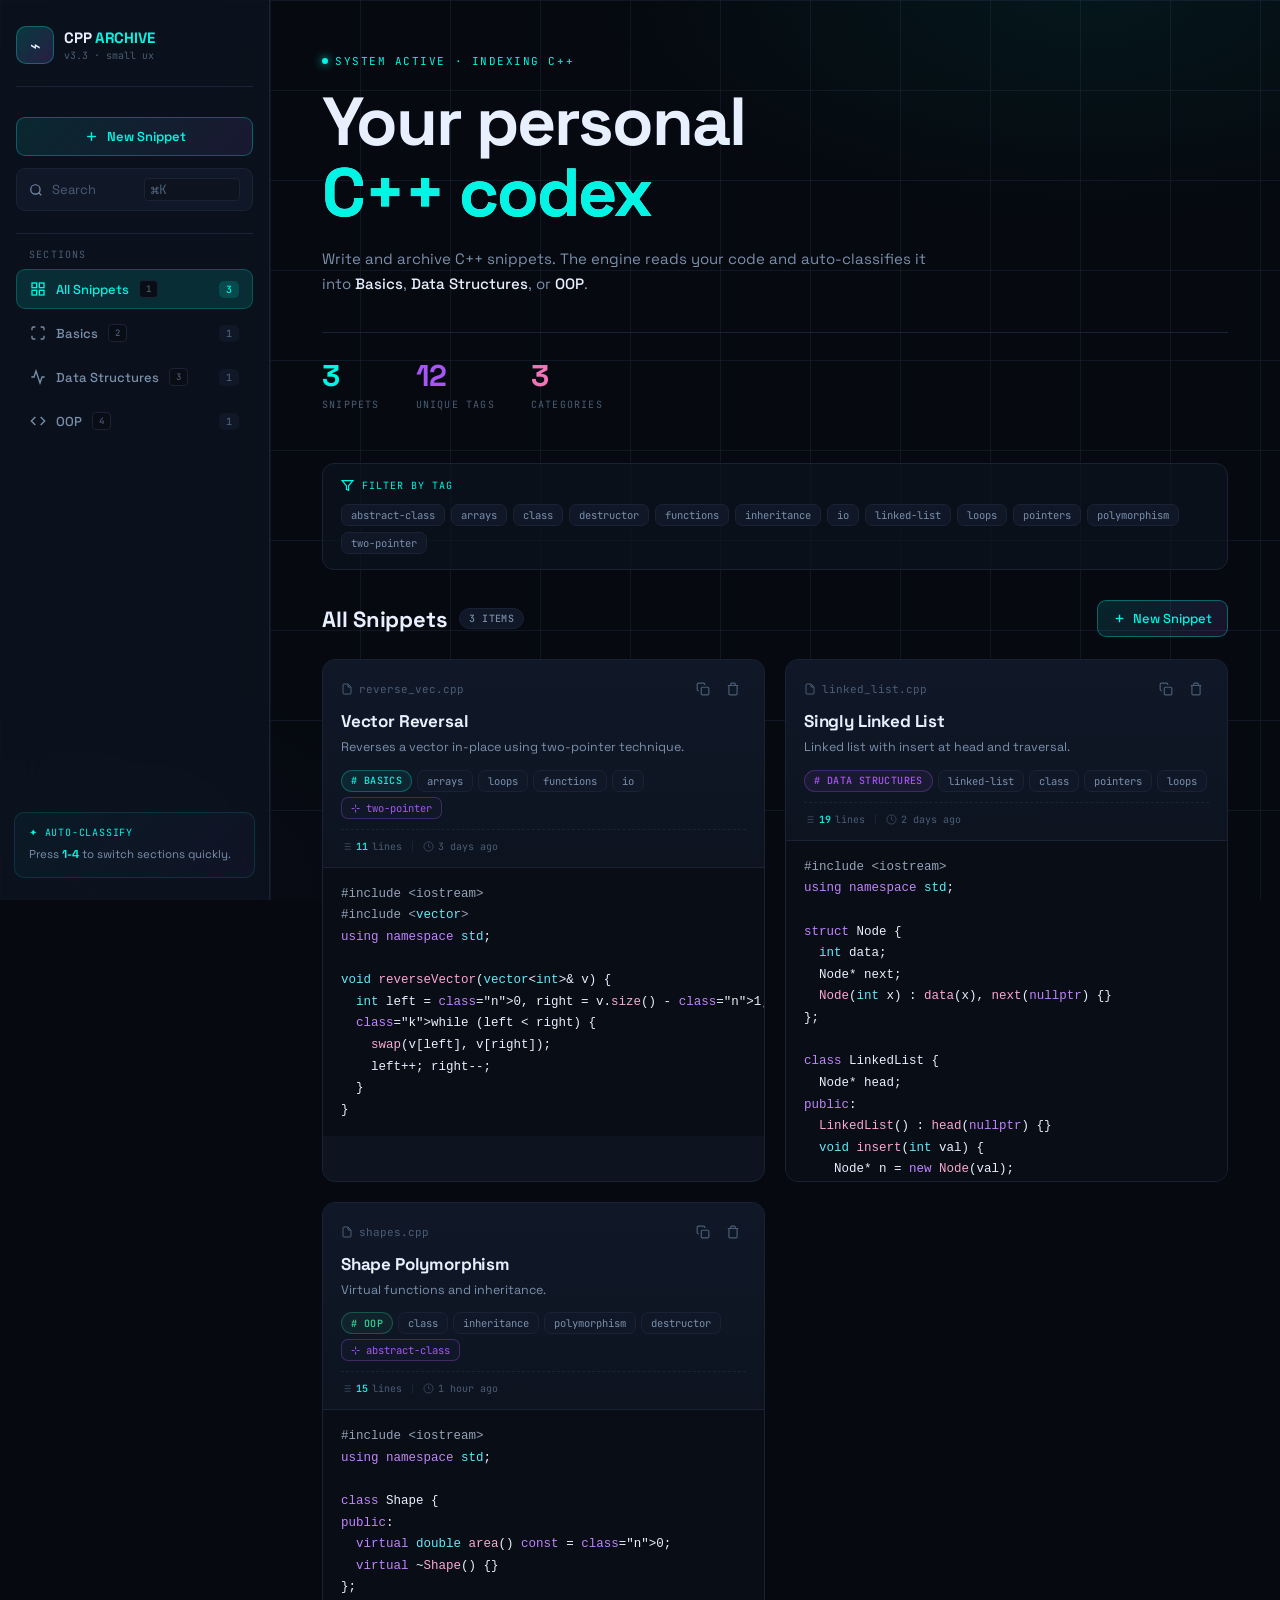
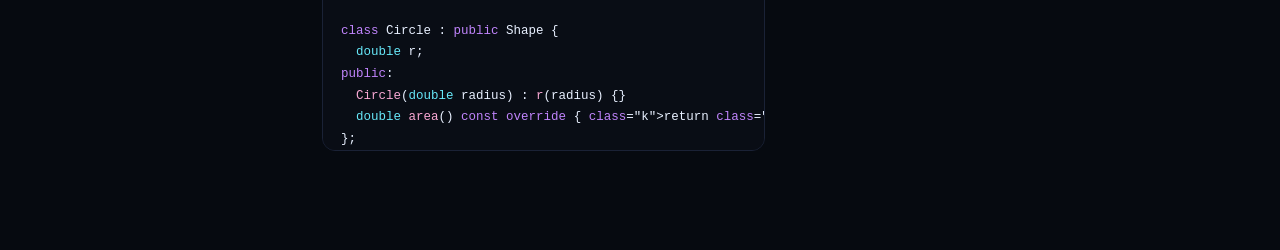
==== index.html @ 80b75386 "Rename cpp_archive.html to index.html" ====
<!DOCTYPE html>
<html lang="en">
<head>
<meta charset="UTF-8" />
<meta name="viewport" content="width=device-width, initial-scale=1.0"/>
<title>C++ Archive · v3.3 · Small UX</title>
<link rel="preconnect" href="https://fonts.googleapis.com"/>
<link href="https://fonts.googleapis.com/css2?family=JetBrains+Mono:wght@400;500;600;700&family=Space+Grotesk:wght@400;500;600;700;800&display=swap" rel="stylesheet"/>
<style>
*, *::before, *::after { box-sizing: border-box; margin: 0; padding: 0; }

:root {
  --bg: #060a10; --bg2: #090d15; --card: #0d1420; --card2: #101828;
  --border: #1a2236; --border2: #22304a; --fg: #e8f0ff;
  --muted: #7a8fac; --muted2: #4a5d75;
  --cyan: #00f5e4; --cyan-dim: rgba(0,245,228,.12); --cyan-glow: rgba(0,245,228,.25);
  --violet: #a855f7; --violet-dim: rgba(168,85,247,.12);
  --magenta: #f472b6; --green: #34d399; --orange: #fb923c; --red: #f87171;
  --sidebar-w: 270px;
  --font-mono: 'JetBrains Mono', monospace;
  --font-display: 'Space Grotesk', sans-serif;
}

html { scroll-behavior: smooth; }
body { background: var(--bg); color: var(--fg); font-family: var(--font-display); min-height: 100vh; overflow-x: hidden; }
body::before { content: ''; position: fixed; inset: 0; z-index: 0; pointer-events: none; background-image: linear-gradient(rgba(26,34,54,.55) 1px, transparent 1px), linear-gradient(90deg, rgba(26,34,54,.55) 1px, transparent 1px); background-size: 90px 90px; }
body::after { content: ''; position: fixed; inset: 0; z-index: 0; pointer-events: none; background: radial-gradient(ellipse 70% 45% at 85% 0%, rgba(0,245,228,.055) 0%, transparent 55%), radial-gradient(ellipse 55% 50% at 5% 100%, rgba(168,85,247,.045) 0%, transparent 55%); }
::-webkit-scrollbar { width: 5px; }
::-webkit-scrollbar-track { background: var(--bg); }
::-webkit-scrollbar-thumb { background: var(--border2); border-radius: 3px; }
::-webkit-scrollbar-thumb:hover { background: var(--cyan-glow); }

#sidebar { position: fixed; top: 0; left: 0; bottom: 0; width: var(--sidebar-w); background: rgba(13,20,32,.75); backdrop-filter: blur(22px); border-right: 1px solid var(--border); padding: 26px 16px 120px; z-index: 30; overflow-y: auto; display: flex; flex-direction: column; gap: 4px; }
#main { margin-left: var(--sidebar-w); padding: 48px 52px 100px; max-width: 1420px; position: relative; z-index: 1; }

.logo { display: flex; align-items: center; gap: 10px; margin-bottom: 26px; padding-bottom: 22px; border-bottom: 1px solid var(--border); }
.logo-icon { width: 38px; height: 38px; border-radius: 10px; background: linear-gradient(135deg, rgba(0,245,228,.18), rgba(168,85,247,.18)); border: 1px solid rgba(0,245,228,.3); display: grid; place-items: center; font-size: 18px; }
.logo-name { font-size: 15px; font-weight: 700; letter-spacing: -.01em; }
.logo-name span { color: var(--cyan); }
.logo-ver { font-family: var(--font-mono); font-size: 10px; color: var(--muted2); margin-top: 2px; }

.sb-btn { display: flex; align-items: center; gap: 10px; width: 100%; padding: 10px 13px; border-radius: 9px; border: 1px solid transparent; background: transparent; color: var(--muted); font-family: var(--font-display); font-size: 13px; font-weight: 500; cursor: pointer; transition: all .18s; text-align: left; }
.sb-btn svg { flex-shrink: 0; }
.sb-btn:hover { background: var(--card2); color: var(--fg); }
.sb-btn.active { background: var(--cyan-dim); border-color: rgba(0,245,228,.22); color: var(--cyan); }
.sb-btn .cnt { margin-left: auto; font-family: var(--font-mono); font-size: 10px; padding: 2px 7px; border-radius: 5px; background: var(--card2); color: var(--muted2); }
.sb-btn.active .cnt { background: rgba(0,245,228,.15); color: var(--cyan); }

/* ─── KEYBOARD SHORTCUT BADGE — added by Omar ─── */
.sb-btn .kbd-hint {
  font-family: var(--font-mono);
  font-size: 9px;
  padding: 2px 6px;
  border-radius: 4px;
  background: var(--bg2);
  color: var(--muted2);
  border: 1px solid var(--border);
  margin-right: 4px;
}

.sb-sep { height: 1px; background: var(--border); margin: 10px 0; }
.sb-label { font-family: var(--font-mono); font-size: 10px; color: var(--muted2); letter-spacing: .12em; padding: 0 13px; text-transform: uppercase; margin-bottom: 4px; }
.btn-primary-sb { display: flex; align-items: center; justify-content: center; gap: 8px; width: 100%; padding: 10px; border-radius: 9px; border: 1px solid rgba(0,245,228,.3); background: linear-gradient(135deg, rgba(0,245,228,.1), rgba(168,85,247,.1)); color: var(--cyan); font-family: var(--font-display); font-size: 13px; font-weight: 600; cursor: pointer; transition: all .2s; margin-bottom: 8px; }
.btn-primary-sb:hover { box-shadow: 0 0 22px rgba(0,245,228,.2); }

#hero { margin-bottom: 52px; }
.hero-pill { display: inline-flex; align-items: center; gap: 7px; font-family: var(--font-mono); font-size: 11px; color: var(--cyan); letter-spacing: .14em; margin-bottom: 18px; }
.hero-dot { width: 6px; height: 6px; border-radius: 50%; background: var(--cyan); box-shadow: 0 0 9px var(--cyan); animation: pulse 2s ease-in-out infinite; }
@keyframes pulse { 0%,100%{opacity:.5;transform:scale(1)} 50%{opacity:1;transform:scale(1.35)} }
.hero-title { font-size: clamp(38px,5.5vw,68px); font-weight: 800; line-height: 1.05; letter-spacing: -.03em; background: linear-gradient(175deg, var(--fg) 40%, var(--cyan) 120%); -webkit-background-clip: text; -webkit-text-fill-color: transparent; margin-bottom: 18px; }
.hero-title .hl { -webkit-text-fill-color: var(--cyan); }
.hero-sub { font-size: 15px; color: var(--muted); max-width: 620px; line-height: 1.65; margin-bottom: 36px; }
.hero-sub b { color: #e8f0ff; font-weight: 500; }
.hero-stats { display: flex; gap: 36px; padding-top: 28px; border-top: 1px solid var(--border); }
.stat-val { font-size: 30px; font-weight: 800; letter-spacing: -.02em; line-height: 1; }
.stat-lbl { font-family: var(--font-mono); font-size: 10px; color: var(--muted2); letter-spacing: .12em; text-transform: uppercase; margin-top: 7px; }

#filter-bar { margin-bottom: 30px; padding: 15px 18px; border-radius: 12px; background: rgba(13,20,32,.6); border: 1px solid var(--border); }
.filter-head { display: flex; align-items: center; gap: 8px; margin-bottom: 12px; }
.filter-title { font-family: var(--font-mono); font-size: 10px; color: var(--cyan); letter-spacing: .1em; text-transform: uppercase; }
#clear-tags-btn { margin-left: auto; background: transparent; border: 1px solid var(--border); border-radius: 6px; color: var(--muted); font-family: var(--font-display); font-size: 11px; padding: 3px 10px; cursor: pointer; display: none; align-items: center; gap: 5px; transition: all .15s; }
#clear-tags-btn:hover { color: var(--red); border-color: rgba(248,113,113,.4); }
#tag-chips { display: flex; flex-wrap: wrap; gap: 6px; }

#snippets-header { display: flex; align-items: center; gap: 12px; margin-bottom: 22px; }
.section-title { font-size: 22px; font-weight: 700; letter-spacing: -.01em; }
#grid { display: grid; grid-template-columns: repeat(auto-fill, minmax(370px, 1fr)); gap: 20px; }

.snippet-card { background: var(--card); border: 1px solid var(--border); border-radius: 13px; overflow: hidden; transition: transform .25s, border-color .25s, box-shadow .25s; animation: fadeUp .4s ease-out backwards; }
.snippet-card:hover { transform: translateY(-3px); border-color: rgba(0,245,228,.3); box-shadow: 0 14px 36px rgba(0,0,0,.5), 0 0 0 1px rgba(0,245,228,.08); }
@keyframes fadeUp { from{opacity:0;transform:translateY(10px)} to{opacity:1;transform:translateY(0)} }

.card-head { padding: 16px 18px 14px; border-bottom: 1px solid var(--border); background: linear-gradient(180deg, var(--card2), var(--card)); }
.card-file { font-family: var(--font-mono); font-size: 11px; color: var(--muted2); display: flex; align-items: center; gap: 6px; margin-bottom: 8px; }
.card-actions { margin-left: auto; display: flex; gap: 4px; }
.icon-btn { background: transparent; border: none; border-radius: 7px; padding: 6px; color: var(--muted2); cursor: pointer; transition: all .15s; display: grid; place-items: center; }
.icon-btn:hover { background: var(--card2); color: var(--fg); }
.icon-btn.danger:hover { color: var(--red); }
.icon-btn.copied { color: var(--green); }

.card-title { font-size: 17px; font-weight: 700; letter-spacing: -.01em; margin-bottom: 6px; }
.card-desc { font-size: 12.5px; color: var(--muted); line-height: 1.55; }
.card-tags { display: flex; flex-wrap: wrap; gap: 5px; margin-top: 12px; }

/* ─── CARD META ROW (date + lines) — added by Omar ─── */
.card-meta {
  display: flex;
  align-items: center;
  gap: 10px;
  margin-top: 10px;
  padding-top: 10px;
  border-top: 1px dashed var(--border);
  font-family: var(--font-mono);
  font-size: 10px;
  color: var(--muted2);
}
.card-meta-item {
  display: inline-flex;
  align-items: center;
  gap: 4px;
}
.card-meta-item svg {
  width: 11px;
  height: 11px;
  opacity: 0.7;
}
.card-meta-divider {
  width: 1px;
  height: 10px;
  background: var(--border);
}
.lines-badge {
  color: var(--cyan);
  font-weight: 600;
}

.badge { display: inline-flex; align-items: center; gap: 4px; font-family: var(--font-mono); font-size: 10px; font-weight: 500; padding: 3px 9px; border-radius: 999px; border: 1px solid var(--border); background: var(--card2); color: var(--muted); letter-spacing: .04em; text-transform: uppercase; }
.badge-cyan { color: var(--cyan); border-color: rgba(0,245,228,.28); background: rgba(0,245,228,.07); }
.badge-violet { color: var(--violet); border-color: rgba(168,85,247,.28); background: rgba(168,85,247,.07); }
.badge-green { color: var(--green); border-color: rgba(52,211,153,.28); background: rgba(52,211,153,.07); }
.badge-orange { color: var(--orange); border-color: rgba(251,146,60,.28); background: rgba(251,146,60,.07); }

.tag { display: inline-flex; align-items: center; gap: 4px; padding: 3px 9px; border-radius: 7px; font-family: var(--font-mono); font-size: 10.5px; background: var(--card2); border: 1px solid var(--border); color: var(--muted); cursor: pointer; transition: all .14s; }
.tag:hover { color: var(--cyan); border-color: rgba(0,245,228,.3); }
.tag.active { color: var(--cyan); border-color: rgba(0,245,228,.4); background: rgba(0,245,228,.09); }
.tag.custom { color: var(--violet); border-color: rgba(168,85,247,.3); }

.code-wrap { position: relative; overflow: hidden; max-height: 340px; }
.code-block { background: var(--bg2); padding: 15px 18px; font-family: var(--font-mono); font-size: 12.5px; line-height: 1.65; color: var(--fg); overflow: auto; tab-size: 2; white-space: pre; max-height: 340px; border: none; outline: none; display: block; }
.k{color:#c084fc;} .t{color:#67e8f9;} .s{color:#fbbf24;} .n{color:#86efac;} .c{color:#4a5d75;font-style:italic;} .f{color:#f9a8d4;} .p{color:#94a3b8;}

#empty { border: 1px dashed var(--border); border-radius: 13px; padding: 70px 24px; text-align: center; color: var(--muted2); grid-column: 1 / -1; }
#empty h3 { font-size: 17px; color: var(--fg); margin-bottom: 8px; }
#empty p { font-size: 13px; margin-bottom: 22px; }

.btn { display: inline-flex; align-items: center; gap: 7px; padding: 9px 15px; border-radius: 9px; border: 1px solid var(--border); background: var(--card); color: var(--fg); font-family: var(--font-display); font-size: 13px; font-weight: 500; cursor: pointer; transition: all .18s; }
.btn:hover { border-color:rgba(0,245,228,.35); background:rgba(0,245,228,.05); color:var(--cyan); }
.btn-cyan { background: linear-gradient(135deg,rgba(0,245,228,.12),rgba(168,85,247,.12)); border-color: rgba(0,245,228,.35); color: var(--cyan); }
.btn-ghost { background: transparent; border-color: transparent; color: var(--muted); }
.btn-ghost:hover { background: var(--card2); border-color: var(--border); color: var(--fg); }

.search-wrap { display: flex; align-items: center; gap: 9px; background: var(--card2); border: 1px solid var(--border); border-radius: 9px; padding: 9px 12px; margin-bottom: 8px; cursor: pointer; transition: border-color .15s; }
.search-wrap:hover { border-color: rgba(0,245,228,.3); }
.search-wrap span { font-size: 13px; color: var(--muted2); flex: 1; }
.search-kbd { font-family: var(--font-mono); font-size: 10px; color: var(--muted2); background: var(--card); padding: 2px 6px; border-radius: 4px; border: 1px solid var(--border); }

.modal-overlay { display: none; position: fixed; inset: 0; z-index: 50; background: rgba(6,10,16,.88); backdrop-filter: blur(10px); align-items: flex-start; justify-content: center; padding: 60px 16px 40px; overflow-y: auto; }
.modal-overlay.open { display: flex; }
.modal { width: 100%; max-width: 730px; background: var(--card); border: 1px solid var(--border2); border-radius: 15px; overflow: hidden; box-shadow: 0 24px 70px rgba(0,0,0,.7); animation: fadeUp .3s ease-out; }
.modal-head { padding: 18px 22px; border-bottom: 1px solid var(--border); background: linear-gradient(180deg,var(--card2),var(--card)); display: flex; align-items: center; justify-content: space-between; }
.modal-head h2 { font-size: 18px; font-weight: 700; display: flex; align-items: center; gap: 9px; }
.modal-body { padding: 22px; }
.modal-foot { padding: 14px 22px; border-top: 1px solid var(--border); background: var(--bg2); display: flex; justify-content: flex-end; gap: 9px; }

.field { margin-bottom: 15px; }
.field label { display: block; margin-bottom: 7px; font-family: var(--font-mono); font-size: 10.5px; color: var(--muted); letter-spacing: .08em; text-transform: uppercase; }
.input, .textarea { width: 100%; padding: 10px 14px; border-radius: 9px; border: 1px solid var(--border); background: var(--bg2); color: var(--fg); font-family: var(--font-display); font-size: 13.5px; outline: none; }
.input:focus, .textarea:focus { border-color: rgba(0,245,228,.45); box-shadow: 0 0 0 3px rgba(0,245,228,.1); }
.textarea { font-family: var(--font-mono); font-size: 12.5px; resize: vertical; min-height: 240px; }
.grid-2 { display: grid; grid-template-columns: 1fr 1fr; gap: 13px; }

#auto-detect { display: none; padding: 13px 16px; border-radius: 10px; background: linear-gradient(135deg,rgba(0,245,228,.05),rgba(168,85,247,.05)); border: 1px solid rgba(0,245,228,.18); margin-bottom: 14px; }
#auto-detect.visible { display: block; }
.detect-head { display: flex; align-items: center; gap: 7px; font-family: var(--font-mono); font-size: 10.5px; color: var(--cyan); letter-spacing: .08em; text-transform: uppercase; margin-bottom: 10px; }
.detect-tags { display: flex; flex-wrap: wrap; gap: 5px; margin-top: 7px; }

#search-modal { padding-top: 90px; }
.search-modal-input-wrap { display: flex; align-items: center; gap: 10px; padding: 15px 18px; border-bottom: 1px solid var(--border); }
.search-modal-input { flex: 1; background: transparent; border: none; outline: none; color: var(--fg); font-family: var(--font-display); font-size: 15px; }
.search-results { max-height: 400px; overflow-y: auto; padding: 8px; }
.search-item { display: flex; align-items: center; gap: 12px; width: 100%; padding: 11px 13px; border-radius: 9px; border: 1px solid transparent; background: transparent; color: var(--fg); cursor: pointer; text-align: left; margin-bottom: 3px; font-family: var(--font-display); }
.search-item:hover { background: var(--card2); }
.search-item-info { flex: 1; min-width: 0; }
.search-item-title { font-size: 13px; font-weight: 600; margin-bottom: 2px; }
.search-item-file { font-family: var(--font-mono); font-size: 11px; color: var(--muted2); }
.search-empty { padding: 40px; text-align: center; color: var(--muted2); font-size: 13px; }

#confirm-modal .modal { max-width: 380px; }

.sb-info-card { position: absolute; bottom: 22px; left: 14px; right: 14px; padding: 13px 14px; border-radius: 10px; background: linear-gradient(135deg,rgba(0,245,228,.04),rgba(168,85,247,.04)); border: 1px solid rgba(0,245,228,.13); }
.sb-info-head { display: flex; align-items: center; gap: 6px; font-family: var(--font-mono); font-size: 10px; color: var(--cyan); letter-spacing: .08em; text-transform: uppercase; margin-bottom: 7px; }
.sb-info-text { font-size: 11.5px; color: var(--muted); line-height: 1.55; }

@media (max-width: 900px) {
  :root { --sidebar-w: 0px; }
  #sidebar { transform: translateX(-270px); transition: transform .3s; }
  #sidebar.open { transform: translateX(0); width: 270px; }
  #main { margin-left: 0; padding: 20px 18px 80px; padding-top: 70px; }
  .mobile-header { position: fixed; top: 0; left: 0; right: 0; height: 54px; background: rgba(13,20,32,.8); backdrop-filter: blur(18px); border-bottom: 1px solid var(--border); display: flex; align-items: center; gap: 12px; padding: 0 16px; z-index: 20; }
}
@media (min-width: 901px) { .mobile-header { display: none !important; } }

.ico { display: inline-block; vertical-align: middle; flex-shrink: 0; }
.tag-input-row { display: flex; gap: 8px; margin-bottom: 9px; }
.tag-input-row .input { flex: 1; }
</style>
</head>
<body>

<aside id="sidebar">
  <div class="logo">
    <div class="logo-icon">⌁</div>
    <div>
      <div class="logo-name">CPP <span>ARCHIVE</span></div>
      <div class="logo-ver">v3.3 · small ux</div>
    </div>
  </div>

  <button class="btn-primary-sb" onclick="openAdd()">
    <svg class="ico" width="15" height="15" viewBox="0 0 24 24" fill="none" stroke="currentColor" stroke-width="2.2"><line x1="12" y1="5" x2="12" y2="19"/><line x1="5" y1="12" x2="19" y2="12"/></svg>
    New Snippet
  </button>

  <div class="search-wrap" onclick="openSearch()">
    <svg class="ico" width="14" height="14" viewBox="0 0 24 24" fill="none" stroke="#7a8fac" stroke-width="2"><circle cx="11" cy="11" r="8"/><line x1="21" y1="21" x2="16.65" y2="16.65"/></svg>
    <span>Search</span>
    <span class="search-kbd">⌘K</span>
  </div>

  <div class="sb-sep"></div>
  <div class="sb-label">Sections</div>

  <!-- ─── Keyboard hints added next to each section — by Omar ─── -->
  <button class="sb-btn active" id="nav-all" onclick="setSection('all')">
    <svg class="ico" width="16" height="16" viewBox="0 0 24 24" fill="none" stroke="currentColor" stroke-width="2"><rect x="3" y="3" width="7" height="7"/><rect x="14" y="3" width="7" height="7"/><rect x="3" y="14" width="7" height="7"/><rect x="14" y="14" width="7" height="7"/></svg>
    All Snippets
    <span class="kbd-hint">1</span>
    <span class="cnt" id="cnt-all">0</span>
  </button>
  <button class="sb-btn" id="nav-basics" onclick="setSection('basics')">
    <svg class="ico" width="16" height="16" viewBox="0 0 24 24" fill="none" stroke="currentColor" stroke-width="2"><path d="M8 3H5a2 2 0 00-2 2v3m18 0V5a2 2 0 00-2-2h-3M3 16v3a2 2 0 002 2h3m8 0h3a2 2 0 002-2v-3"/></svg>
    Basics
    <span class="kbd-hint">2</span>
    <span class="cnt" id="cnt-basics">0</span>
  </button>
  <button class="sb-btn" id="nav-ds" onclick="setSection('data-structures')">
    <svg class="ico" width="16" height="16" viewBox="0 0 24 24" fill="none" stroke="currentColor" stroke-width="2"><path d="M22 12h-4l-3 9L9 3l-3 9H2"/></svg>
    Data Structures
    <span class="kbd-hint">3</span>
    <span class="cnt" id="cnt-ds">0</span>
  </button>
  <button class="sb-btn" id="nav-oop" onclick="setSection('oop')">
    <svg class="ico" width="16" height="16" viewBox="0 0 24 24" fill="none" stroke="currentColor" stroke-width="2"><polyline points="16 18 22 12 16 6"/><polyline points="8 6 2 12 8 18"/></svg>
    OOP
    <span class="kbd-hint">4</span>
    <span class="cnt" id="cnt-oop">0</span>
  </button>

  <div class="sb-info-card">
    <div class="sb-info-head">✦ Auto-Classify</div>
    <div class="sb-info-text">Press <strong style="color:var(--cyan)">1-4</strong> to switch sections quickly.</div>
  </div>
</aside>

<div class="mobile-header">
  <button class="icon-btn" onclick="document.getElementById('sidebar').classList.toggle('open')">
    <svg width="20" height="20" viewBox="0 0 24 24" fill="none" stroke="#7a8fac" stroke-width="2"><line x1="3" y1="6" x2="21" y2="6"/><line x1="3" y1="12" x2="21" y2="12"/><line x1="3" y1="18" x2="21" y2="18"/></svg>
  </button>
  <span style="font-weight:700;font-size:14px">CPP <span style="color:var(--cyan)">ARCHIVE</span></span>
  <button class="icon-btn" style="margin-left:auto" onclick="openAdd()">
    <svg width="18" height="18" viewBox="0 0 24 24" fill="none" stroke="var(--cyan)" stroke-width="2.2"><line x1="12" y1="5" x2="12" y2="19"/><line x1="5" y1="12" x2="19" y2="12"/></svg>
  </button>
</div>

<main id="main">
  <section id="hero">
    <div class="hero-pill"><div class="hero-dot"></div>SYSTEM ACTIVE · INDEXING C++</div>
    <h1 class="hero-title">Your personal<br><span class="hl">C++ codex</span></h1>
    <p class="hero-sub">Write and archive C++ snippets. The engine reads your code and auto-classifies it into <b>Basics</b>, <b>Data Structures</b>, or <b>OOP</b>.</p>
    <div class="hero-stats">
      <div><div class="stat-val" id="stat-total" style="color:var(--cyan)">0</div><div class="stat-lbl">Snippets</div></div>
      <div><div class="stat-val" id="stat-tags" style="color:var(--violet)">0</div><div class="stat-lbl">Unique Tags</div></div>
      <div><div class="stat-val" style="color:var(--magenta)">3</div><div class="stat-lbl">Categories</div></div>
    </div>
  </section>

  <div id="filter-bar">
    <div class="filter-head">
      <svg class="ico" width="13" height="13" viewBox="0 0 24 24" fill="none" stroke="var(--cyan)" stroke-width="2.2"><polygon points="22 3 2 3 10 12.46 10 19 14 21 14 12.46 22 3"/></svg>
      <span class="filter-title">Filter by Tag</span>
      <button id="clear-tags-btn" onclick="clearTagFilters()">
        <svg class="ico" width="11" height="11" viewBox="0 0 24 24" fill="none" stroke="currentColor" stroke-width="2.5"><line x1="18" y1="6" x2="6" y2="18"/><line x1="6" y1="6" x2="18" y2="18"/></svg>Clear
      </button>
    </div>
    <div id="tag-chips"></div>
  </div>

  <div id="snippets-header">
    <h2 class="section-title" id="section-label">All Snippets</h2>
    <span class="badge" id="count-badge">0 items</span>
    <button class="btn btn-cyan" style="margin-left:auto" onclick="openAdd()">
      <svg class="ico" width="13" height="13" viewBox="0 0 24 24" fill="none" stroke="currentColor" stroke-width="2.5"><line x1="12" y1="5" x2="12" y2="19"/><line x1="5" y1="12" x2="19" y2="12"/></svg>New Snippet
    </button>
  </div>

  <div id="grid"></div>
</main>

<div class="modal-overlay" id="add-modal">
  <div class="modal">
    <div class="modal-head">
      <h2>
        <svg class="ico" width="17" height="17" viewBox="0 0 24 24" fill="none" stroke="var(--cyan)" stroke-width="2.5"><line x1="12" y1="5" x2="12" y2="19"/><line x1="5" y1="12" x2="19" y2="12"/></svg>
        New Snippet
      </h2>
      <button class="icon-btn" onclick="closeAdd()">
        <svg width="16" height="16" viewBox="0 0 24 24" fill="none" stroke="currentColor" stroke-width="2.5"><line x1="18" y1="6" x2="6" y2="18"/><line x1="6" y1="6" x2="18" y2="18"/></svg>
      </button>
    </div>
    <div class="modal-body">
      <div class="grid-2">
        <div class="field"><label>Title *</label><input class="input" id="f-title" placeholder="e.g. Binary Search"/></div>
        <div class="field"><label>Filename</label><input class="input" id="f-filename" placeholder="binary_search.cpp" style="font-family:var(--font-mono)"/></div>
      </div>
      <div class="field"><label>Description</label><input class="input" id="f-desc" placeholder="What does this snippet do?"/></div>
      <div class="field">
        <label>C++ Code *</label>
        <textarea class="textarea" id="f-code" placeholder="#include &lt;iostream&gt;&#10;using namespace std;&#10;&#10;int main() {&#10;  return 0;&#10;}" oninput="liveAnalyze()"></textarea>
      </div>
      <div id="auto-detect">
        <div class="detect-head"><svg class="ico" width="13" height="13" viewBox="0 0 24 24" fill="none" stroke="currentColor" stroke-width="2"><polygon points="13 2 3 14 12 14 11 22 21 10 12 10 13 2"/></svg>Auto-Detected</div>
        <div style="font-size:12px;color:var(--muted);margin-bottom:6px">Primary section: <span id="detect-section" class="badge badge-cyan" style="margin-left:6px"></span></div>
        <div style="font-size:12px;color:var(--muted);margin-bottom:5px">Detected tags:</div>
        <div class="detect-tags" id="detect-tags"></div>
      </div>
      <div class="field">
        <label>Custom Tags</label>
        <div class="tag-input-row">
          <input class="input" id="tag-input" placeholder="Add tag and press Enter" onkeydown="if(event.key==='Enter'){event.preventDefault();addCustomTag()}"/>
          <button class="btn" onclick="addCustomTag()"><svg class="ico" width="13" height="13" viewBox="0 0 24 24" fill="none" stroke="currentColor" stroke-width="2.5"><line x1="12" y1="5" x2="12" y2="19"/><line x1="5" y1="12" x2="19" y2="12"/></svg>Add</button>
        </div>
        <div id="custom-tags-list" style="display:flex;flex-wrap:wrap;gap:5px"></div>
      </div>
    </div>
    <div class="modal-foot">
      <button class="btn btn-ghost" onclick="closeAdd()">Cancel</button>
      <button class="btn btn-cyan" onclick="saveSnippet()">
        <svg class="ico" width="13" height="13" viewBox="0 0 24 24" fill="none" stroke="currentColor" stroke-width="2.5"><polyline points="20 6 9 17 4 12"/></svg>Save Snippet
      </button>
    </div>
  </div>
</div>

<div class="modal-overlay" id="search-modal">
  <div class="modal" style="max-width:600px">
    <div class="search-modal-input-wrap">
      <svg class="ico" width="16" height="16" viewBox="0 0 24 24" fill="none" stroke="var(--muted)" stroke-width="2"><circle cx="11" cy="11" r="8"/><line x1="21" y1="21" x2="16.65" y2="16.65"/></svg>
      <input class="search-modal-input" id="search-input" placeholder="Search…" oninput="renderSearch()"/>
      <span class="search-kbd" style="cursor:pointer" onclick="closeSearch()">ESC</span>
    </div>
    <div class="search-results" id="search-results"></div>
  </div>
</div>

<div class="modal-overlay" id="confirm-modal">
  <div class="modal" style="max-width:360px">
    <div class="modal-head"><h2 style="color:var(--red)"><svg class="ico" width="17" height="17" viewBox="0 0 24 24" fill="none" stroke="currentColor" stroke-width="2.5"><polyline points="3 6 5 6 21 6"/><path d="M19 6v14a2 2 0 01-2 2H7a2 2 0 01-2-2V6m3 0V4a2 2 0 012-2h4a2 2 0 012 2v2"/></svg>Delete Snippet</h2></div>
    <div class="modal-body"><p style="font-size:14px;color:var(--muted);line-height:1.6">Delete <strong id="confirm-name">"..."</strong>?</p></div>
    <div class="modal-foot">
      <button class="btn btn-ghost" onclick="closeConfirm()">Cancel</button>
      <button class="btn" id="confirm-ok" style="border-color:rgba(248,113,113,.4);color:var(--red);background:rgba(248,113,113,.08)" onclick="confirmDelete()">Delete</button>
    </div>
  </div>
</div>

<script>
let snippets = [];
let activeSection = 'all';
let activeTags = [];
let pendingDeleteId = null;
let editingCustomTags = [];

const STORAGE_KEY = 'cpp-archive-v3';

const SEED = [
  { id:'s1', title:'Vector Reversal', description:'Reverses a vector in-place using two-pointer technique.', filename:'reverse_vec.cpp',
    code:`#include <iostream>\n#include <vector>\nusing namespace std;\n\nvoid reverseVector(vector<int>& v) {\n  int left = 0, right = v.size() - 1;\n  while (left < right) {\n    swap(v[left], v[right]);\n    left++; right--;\n  }\n}`,
    section:'basics', tags:['arrays','loops','functions','io'], customTags:['two-pointer'], createdAt: Date.now()-86400000*3 },
  { id:'s2', title:'Singly Linked List', description:'Linked list with insert at head and traversal.', filename:'linked_list.cpp',
    code:`#include <iostream>\nusing namespace std;\n\nstruct Node {\n  int data;\n  Node* next;\n  Node(int x) : data(x), next(nullptr) {}\n};\n\nclass LinkedList {\n  Node* head;\npublic:\n  LinkedList() : head(nullptr) {}\n  void insert(int val) {\n    Node* n = new Node(val);\n    n->next = head;\n    head = n;\n  }\n};`,
    section:'data-structures', tags:['linked-list','class','pointers','loops'], customTags:[], createdAt: Date.now()-86400000*2 },
  { id:'s3', title:'Shape Polymorphism', description:'Virtual functions and inheritance.', filename:'shapes.cpp',
    code:`#include <iostream>\nusing namespace std;\n\nclass Shape {\npublic:\n  virtual double area() const = 0;\n  virtual ~Shape() {}\n};\n\nclass Circle : public Shape {\n  double r;\npublic:\n  Circle(double radius) : r(radius) {}\n  double area() const override { return 3.14159 * r * r; }\n};`,
    section:'oop', tags:['class','inheritance','polymorphism','destructor'], customTags:['abstract-class'], createdAt: Date.now()-3600000 }
];

function load() {
  try { const d = localStorage.getItem(STORAGE_KEY); if (d) { snippets = JSON.parse(d); return; } } catch(e){}
  snippets = JSON.parse(JSON.stringify(SEED));
}
function save() { try { localStorage.setItem(STORAGE_KEY, JSON.stringify(snippets)); } catch(e){} }

// ═══════════════ NEW HELPER FUNCTIONS — added by Omar ═══════════════

/* Format timestamp as "5 minutes ago", "3 days ago", etc. */
function formatRelativeTime(timestamp) {
  if (!timestamp) return 'Unknown';
  const seconds = Math.floor((Date.now() - timestamp) / 1000);

  if (seconds < 60) return 'Just now';
  if (seconds < 3600) {
    const m = Math.floor(seconds / 60);
    return `${m} minute${m === 1 ? '' : 's'} ago`;
  }
  if (seconds < 86400) {
    const h = Math.floor(seconds / 3600);
    return `${h} hour${h === 1 ? '' : 's'} ago`;
  }
  if (seconds < 2592000) {
    const d = Math.floor(seconds / 86400);
    return `${d} day${d === 1 ? '' : 's'} ago`;
  }
  if (seconds < 31536000) {
    const mo = Math.floor(seconds / 2592000);
    return `${mo} month${mo === 1 ? '' : 's'} ago`;
  }
  const y = Math.floor(seconds / 31536000);
  return `${y} year${y === 1 ? '' : 's'} ago`;
}

/* Count number of lines in a code string */
function countLines(code) {
  if (!code) return 0;
  return code.split('\n').length;
}

// ═══════════════ EXISTING CODE ═══════════════

const RULES = {
  'data-structures': { label:'Data Structures', weight:3, badge:'badge-violet', rules:[
    { pat:[/struct\s+Node/i,/class\s+Node/i,/->next/,/->prev/,/LinkedList/i], tag:'linked-list', sc:5 },
    { pat:[/stack</i,/std::stack/i,/class\s+Stack/i], tag:'stack', sc:5 },
    { pat:[/queue</i,/std::queue/i,/enqueue/i,/dequeue/i], tag:'queue', sc:5 },
    { pat:[/struct\s+TreeNode/i,/class\s+Tree/i,/->left/,/->right/,/BST/i,/BinaryTree/i], tag:'tree', sc:5 },
    { pat:[/Graph/i,/adjacency/i,/\bBFS\b/,/\bDFS\b/,/dijkstra/i], tag:'graph', sc:5 },
    { pat:[/unordered_map/,/std::map/,/HashMap/i], tag:'hash-map', sc:4 },
    { pat:[/unordered_set/,/std::set/], tag:'set', sc:3 },
  ]},
  'oop': { label:'OOP', weight:2, badge:'badge-green', rules:[
    { pat:[/:\s*public\s+\w+/,/:\s*private\s+\w+/,/:\s*protected\s+\w+/], tag:'inheritance', sc:5 },
    { pat:[/\bvirtual\s+/,/\boverride\b/,/\babstract\b/], tag:'polymorphism', sc:5 },
    { pat:[/template\s*</], tag:'templates', sc:5 },
    { pat:[/operator\s*[+\-*\/=<>]/,/operator\s*\(\)/], tag:'operator-overload', sc:4 },
    { pat:[/class\s+\w+[\s:{]/], tag:'class', sc:3 },
    { pat:[/public:/,/private:/,/protected:/], tag:'encapsulation', sc:2 },
    { pat:[/~\w+\s*\(/], tag:'destructor', sc:3 },
    { pat:[/\bstatic\s+/], tag:'static', sc:2 },
    { pat:[/namespace\s+/], tag:'namespace', sc:2 },
    { pat:[/\bfriend\s+/], tag:'friend', sc:3 },
  ]},
  'basics': { label:'Basics', weight:1, badge:'badge-cyan', rules:[
    { pat:[/\bint\s+\w+\s*\[/,/vector</,/\w+\[\d+\]/], tag:'arrays', sc:3 },
    { pat:[/\bfor\s*\(/,/\bwhile\s*\(/,/\bdo\s*\{/], tag:'loops', sc:3 },
    { pat:[/\bif\s*\(/,/\bswitch\s*\(/,/\bcase\s+/], tag:'conditionals', sc:3 },
    { pat:[/\breturn\s+/], tag:'functions', sc:2 },
    { pat:[/\*\w+/,/&\w+/,/nullptr/,/\bNULL\b/], tag:'pointers', sc:4 },
    { pat:[/\bstring\s+/,/std::string/,/\bchar\s/], tag:'strings', sc:3 },
    { pat:[/cin\s*>>/,/cout\s*<</,/getline/], tag:'io', sc:2 },
  ]}
};

function analyzeCode(code) {
  const scores = {'basics':0,'oop':0,'data-structures':0};
  const tags = new Set();
  for (const [sid, def] of Object.entries(RULES)) {
    for (const rule of def.rules) {
      if (rule.pat.some(p => p.test(code))) {
        scores[sid] += rule.sc * def.weight;
        tags.add(rule.tag);
      }
    }
  }
  let primary = 'basics', max = 0;
  for (const [s,v] of Object.entries(scores)) if (v > max){ max=v; primary=s; }
  return { primary, tags: [...tags] };
}

const KW = ['if','else','for','while','do','switch','case','break','continue','return','class','struct','public','private','protected','virtual','override','static','const','new','delete','this','template','typename','namespace','using','try','catch','throw','operator','friend','inline','explicit','mutable','volatile','enum','typedef','sizeof','nullptr','true','false'];
const TY = ['int','char','float','double','void','bool','long','short','unsigned','signed','auto','string','vector','map','set','queue','stack','pair','size_t','std','deque','list','array','tuple'];

function hl(raw) {
  let s = raw.replace(/&/g,'&amp;').replace(/</g,'&lt;').replace(/>/g,'&gt;');
  s = s.replace(/\/\/[^\n]*/g, m=>`\x01${m}\x02`);
  s = s.replace(/\/\*[\s\S]*?\*\//g, m=>`\x01${m}\x02`);
  s = s.replace(/("(?:[^"\\]|\\.)*"|'(?:[^'\\]|\\.)*')/g, m=>`\x03${m}\x04`);
  s = s.replace(/(^#\w+[^\n]*)/gm, `\x05$1\x06`);
  s = s.replace(/\b(\d+\.?\d*[uUlLfF]*)\b/g,'<span class="n">$1</span>');
  KW.forEach(k=>{ s=s.replace(new RegExp(`\\b${k}\\b`,'g'),`<span class="k">${k}</span>`); });
  TY.forEach(t=>{ s=s.replace(new RegExp(`\\b${t}\\b`,'g'),`<span class="t">${t}</span>`); });
  s = s.replace(/\b([a-zA-Z_]\w*)\s*\(/g,(m,name)=>{
    if(KW.includes(name)||TY.includes(name)) return m;
    return `<span class="f">${name}</span>(`;
  });
  s = s.replace(/\x03([\s\S]*?)\x04/g,'<span class="s">$1</span>');
  s = s.replace(/\x01([\s\S]*?)\x02/g,'<span class="c">$1</span>');
  s = s.replace(/\x05([\s\S]*?)\x06/g,'<span class="p">$1</span>');
  return s;
}

function sectionLabel(id) { return (RULES[id]||{label:'All'}).label; }
function sectionBadge(id) { return (RULES[id]||{badge:'badge-cyan'}).badge; }

function allTagsList() {
  const s = new Set();
  snippets.forEach(sn => { sn.tags.forEach(t=>s.add(t)); (sn.customTags||[]).forEach(t=>s.add(t)); });
  return [...s].sort();
}

function filtered() {
  return snippets.filter(sn => {
    if (activeSection !== 'all' && sn.section !== activeSection) return false;
    if (activeTags.length > 0) {
      const all = [...sn.tags, ...(sn.customTags||[])];
      if (!activeTags.every(t=>all.includes(t))) return false;
    }
    return true;
  });
}

function renderTagBar() {
  const tags = allTagsList();
  const el = document.getElementById('tag-chips');
  el.innerHTML = '';
  tags.forEach(t => {
    const btn = document.createElement('button');
    btn.className = 'tag' + (activeTags.includes(t)?' active':'');
    btn.textContent = t;
    btn.onclick = () => toggleTagFilter(t);
    el.appendChild(btn);
  });
  document.getElementById('clear-tags-btn').style.display = activeTags.length > 0 ? 'inline-flex' : 'none';
  document.getElementById('filter-bar').style.display = tags.length > 0 ? 'block' : 'none';
}

function toggleTagFilter(t) {
  activeTags = activeTags.includes(t) ? activeTags.filter(x=>x!==t) : [...activeTags,t];
  renderAll();
}
function clearTagFilters() { activeTags=[]; renderAll(); }

function renderGrid() {
  const grid = document.getElementById('grid');
  const list = filtered();
  document.getElementById('section-label').textContent = activeSection==='all' ? 'All Snippets' : sectionLabel(activeSection);
  document.getElementById('count-badge').textContent = `${list.length} ${list.length===1?'item':'items'}`;

  if (list.length === 0) {
    grid.innerHTML = `<div id="empty"><div style="font-size:28px;margin-bottom:12px;opacity:.4">⊚</div><h3>No snippets here yet</h3><p>${activeTags.length?'Try removing filters':'Add your first C++ snippet'}</p></div>`;
    return;
  }

  grid.innerHTML = '';
  list.forEach((sn, i) => {
    const allT = [...sn.tags, ...(sn.customTags||[])];
    const card = document.createElement('div');
    card.className = 'snippet-card';
    card.style.animationDelay = `${i*55}ms`;
    const tagsHtml = [
      `<span class="badge ${sectionBadge(sn.section)}"># ${sectionLabel(sn.section)}</span>`,
      ...allT.slice(0,7).map(t => {
        const isCust = (sn.customTags||[]).includes(t);
        return `<button class="tag ${isCust?'custom':''}" onclick="toggleTagFilter('${t}')">${isCust?'⊹ ':''}${t}</button>`;
      })
    ].join('');

    /* ─── META ROW ADDED — by Omar ─── */
    const lines = countLines(sn.code);
    const timeAgo = formatRelativeTime(sn.createdAt);

    card.innerHTML = `
      <div class="card-head">
        <div class="card-file">
          <svg class="ico" width="12" height="12" viewBox="0 0 24 24" fill="none" stroke="currentColor" stroke-width="2"><path d="M14 2H6a2 2 0 00-2 2v16a2 2 0 002 2h12a2 2 0 002-2V8z"/><polyline points="14 2 14 8 20 8"/></svg>
          ${sn.filename}
          <span class="card-actions">
            <button class="icon-btn" id="copy-${sn.id}" title="Copy code" onclick="copyCode('${sn.id}')">
              <svg width="14" height="14" viewBox="0 0 24 24" fill="none" stroke="currentColor" stroke-width="2"><rect x="9" y="9" width="13" height="13" rx="2"/><path d="M5 15H4a2 2 0 01-2-2V4a2 2 0 012-2h9a2 2 0 012 2v1"/></svg>
            </button>
            <button class="icon-btn danger" title="Delete" onclick="askDelete('${sn.id}','${sn.title.replace(/'/g,"\\'")}')">
              <svg width="14" height="14" viewBox="0 0 24 24" fill="none" stroke="currentColor" stroke-width="2"><polyline points="3 6 5 6 21 6"/><path d="M19 6v14a2 2 0 01-2 2H7a2 2 0 01-2-2V6m3 0V4a2 2 0 012-2h4a2 2 0 012 2v2"/></svg>
            </button>
          </span>
        </div>
        <div class="card-title">${sn.title}</div>
        <div class="card-desc">${sn.description}</div>
        <div class="card-tags">${tagsHtml}</div>

        <!-- ─── Meta info: lines + date — added by Omar ─── -->
        <div class="card-meta">
          <span class="card-meta-item">
            <svg viewBox="0 0 24 24" fill="none" stroke="currentColor" stroke-width="2"><line x1="8" y1="6" x2="21" y2="6"/><line x1="8" y1="12" x2="21" y2="12"/><line x1="8" y1="18" x2="21" y2="18"/><line x1="3" y1="6" x2="3.01" y2="6"/><line x1="3" y1="12" x2="3.01" y2="12"/><line x1="3" y1="18" x2="3.01" y2="18"/></svg>
            <span class="lines-badge">${lines}</span> ${lines === 1 ? 'line' : 'lines'}
          </span>
          <span class="card-meta-divider"></span>
          <span class="card-meta-item">
            <svg viewBox="0 0 24 24" fill="none" stroke="currentColor" stroke-width="2"><circle cx="12" cy="12" r="10"/><polyline points="12 6 12 12 16 14"/></svg>
            ${timeAgo}
          </span>
        </div>
      </div>
      <div class="code-wrap"><pre class="code-block"><code>${hl(sn.code)}</code></pre></div>`;
    grid.appendChild(card);
  });
}

function renderCounts() {
  const counts = {basics:0,'data-structures':0,oop:0};
  snippets.forEach(s=>{ counts[s.section]=(counts[s.section]||0)+1; });
  document.getElementById('cnt-all').textContent = snippets.length;
  document.getElementById('cnt-basics').textContent = counts.basics;
  document.getElementById('cnt-ds').textContent = counts['data-structures'];
  document.getElementById('cnt-oop').textContent = counts.oop;
  document.getElementById('stat-total').textContent = snippets.length;
  document.getElementById('stat-tags').textContent = allTagsList().length;
}

function renderAll() {
  renderCounts(); renderTagBar(); renderGrid();
  ['all','basics','data-structures','oop'].forEach(id=>{
    const el = document.getElementById('nav-'+(id==='data-structures'?'ds':id));
    if(el) el.classList.toggle('active', activeSection===id);
  });
}

function setSection(id) { activeSection = id; activeTags = []; renderAll(); }

async function copyCode(id) {
  const sn = snippets.find(s=>s.id===id);
  if (!sn) return;
  try { await navigator.clipboard.writeText(sn.code); } catch(e) {
    const ta = document.createElement('textarea'); ta.value = sn.code;
    document.body.appendChild(ta); ta.select(); document.execCommand('copy'); document.body.removeChild(ta);
  }
  const btn = document.getElementById('copy-'+id);
  if (!btn) return;
  btn.classList.add('copied');
  btn.innerHTML = `<svg width="14" height="14" viewBox="0 0 24 24" fill="none" stroke="var(--green)" stroke-width="2.5"><polyline points="20 6 9 17 4 12"/></svg>`;
  setTimeout(()=>{
    btn.classList.remove('copied');
    btn.innerHTML = `<svg width="14" height="14" viewBox="0 0 24 24" fill="none" stroke="currentColor" stroke-width="2"><rect x="9" y="9" width="13" height="13" rx="2"/><path d="M5 15H4a2 2 0 01-2-2V4a2 2 0 012-2h9a2 2 0 012 2v1"/></svg>`;
  }, 1500);
}

function askDelete(id, title) {
  pendingDeleteId = id;
  document.getElementById('confirm-name').textContent = `"${title}"`;
  document.getElementById('confirm-modal').classList.add('open');
}
function closeConfirm() { pendingDeleteId = null; document.getElementById('confirm-modal').classList.remove('open'); }
function confirmDelete() {
  if (!pendingDeleteId) return;
  snippets = snippets.filter(s=>s.id!==pendingDeleteId);
  save(); renderAll(); closeConfirm();
}

function openAdd() {
  editingCustomTags = [];
  document.getElementById('f-title').value = '';
  document.getElementById('f-filename').value = '';
  document.getElementById('f-desc').value = '';
  document.getElementById('f-code').value = '';
  document.getElementById('tag-input').value = '';
  document.getElementById('custom-tags-list').innerHTML = '';
  document.getElementById('auto-detect').classList.remove('visible');
  document.getElementById('add-modal').classList.add('open');
  setTimeout(()=>document.getElementById('f-title').focus(), 80);
}
function closeAdd() { document.getElementById('add-modal').classList.remove('open'); }

function liveAnalyze() {
  const code = document.getElementById('f-code').value;
  const panel = document.getElementById('auto-detect');
  if (code.trim().length < 15) { panel.classList.remove('visible'); return; }
  const r = analyzeCode(code);
  const def = RULES[r.primary];
  document.getElementById('detect-section').className = `badge ${def.badge}`;
  document.getElementById('detect-section').textContent = def.label;
  const tc = document.getElementById('detect-tags');
  tc.innerHTML = r.tags.length === 0 ? '<span style="font-size:11px;color:var(--muted2)">none yet</span>' : r.tags.map(t=>`<span class="tag">${t}</span>`).join('');
  panel.classList.add('visible');
}

function addCustomTag() {
  const inp = document.getElementById('tag-input');
  const t = inp.value.trim().toLowerCase().replace(/\s+/g,'-');
  if (!t || editingCustomTags.includes(t)) { inp.value=''; return; }
  editingCustomTags.push(t); inp.value = ''; renderCustomTagList();
}
function removeCustomTag(t) { editingCustomTags = editingCustomTags.filter(x=>x!==t); renderCustomTagList(); }
function renderCustomTagList() {
  document.getElementById('custom-tags-list').innerHTML = editingCustomTags.map(t=>`<button class="tag custom" onclick="removeCustomTag('${t}')"><svg class="ico" width="9" height="9" viewBox="0 0 24 24" fill="none" stroke="currentColor" stroke-width="3"><line x1="18" y1="6" x2="6" y2="18"/><line x1="6" y1="6" x2="18" y2="18"/></svg>${t}</button>`).join('');
}

function saveSnippet() {
  const title = document.getElementById('f-title').value.trim();
  const code  = document.getElementById('f-code').value.trim();
  if (!title || !code) { alert('Title and Code are required.'); return; }
  const r = analyzeCode(code);
  const filename = document.getElementById('f-filename').value.trim() || title.toLowerCase().replace(/[^a-z0-9]+/g,'_')+'.cpp';
  snippets.unshift({
    id: 'sn_'+Date.now(), title,
    description: document.getElementById('f-desc').value.trim() || 'No description provided.',
    filename, code, section: r.primary, tags: r.tags,
    customTags: [...editingCustomTags], createdAt: Date.now()
  });
  save(); renderAll(); closeAdd();
}

function openSearch() { document.getElementById('search-modal').classList.add('open'); setTimeout(()=>document.getElementById('search-input').focus(), 60); renderSearch(); }
function closeSearch() { document.getElementById('search-modal').classList.remove('open'); document.getElementById('search-input').value = ''; }
function renderSearch() {
  const q = document.getElementById('search-input').value.toLowerCase().trim();
  const pool = q ? snippets.filter(s =>
    s.title.toLowerCase().includes(q) || s.description.toLowerCase().includes(q) ||
    s.code.toLowerCase().includes(q) || s.tags.some(t=>t.includes(q)) ||
    (s.customTags||[]).some(t=>t.includes(q))
  ) : snippets.slice(0,10);
  const el = document.getElementById('search-results');
  if (pool.length === 0) { el.innerHTML = `<div class="search-empty">No matches found</div>`; return; }
  el.innerHTML = pool.map(s=>`
    <button class="search-item" onclick="jumpTo('${s.id}')">
      <svg class="ico" width="14" height="14" viewBox="0 0 24 24" fill="none" stroke="var(--cyan)" stroke-width="2"><path d="M14 2H6a2 2 0 00-2 2v16a2 2 0 002 2h12a2 2 0 002-2V8z"/><polyline points="14 2 14 8 20 8"/></svg>
      <div class="search-item-info"><div class="search-item-title">${s.title}</div><div class="search-item-file">${s.filename}</div></div>
      <span class="badge ${sectionBadge(s.section)}">${sectionLabel(s.section)}</span>
    </button>`).join('');
}
function jumpTo(id) {
  const sn = snippets.find(s=>s.id===id);
  if (sn) { activeSection = sn.section; activeTags = []; renderAll(); }
  closeSearch();
}

// ═══════════════ KEYBOARD SHORTCUTS — added by Omar ═══════════════
document.addEventListener('keydown', e => {
  // Skip if user is typing in an input
  const tag = document.activeElement.tagName;
  const isTyping = tag === 'INPUT' || tag === 'TEXTAREA';

  // Cmd+K / Ctrl+K toggles search (existing)
  if ((e.metaKey||e.ctrlKey) && e.key==='k') {
    e.preventDefault();
    document.getElementById('search-modal').classList.contains('open') ? closeSearch() : openSearch();
    return;
  }

  if (e.key === 'Escape') {
    closeSearch(); closeAdd(); closeConfirm();
    return;
  }

  // ─── Number keys 1-4 for section navigation — added by Omar ───
  if (!isTyping && !e.metaKey && !e.ctrlKey && !e.altKey) {
    if (e.key === '1') { setSection('all'); }
    else if (e.key === '2') { setSection('basics'); }
    else if (e.key === '3') { setSection('data-structures'); }
    else if (e.key === '4') { setSection('oop'); }
  }
});

['add-modal','search-modal','confirm-modal'].forEach(id=>{
  document.getElementById(id).addEventListener('click', function(e){ if (e.target===this) this.classList.remove('open'); });
});

// ═══════════════ AUTO-REFRESH RELATIVE TIMES — added by Omar ═══════════════
// Every minute, re-render the grid so "5 minutes ago" stays accurate
setInterval(() => {
  if (document.getElementById('grid').children.length > 0) {
    renderGrid();
  }
}, 60000);

load();
renderAll();
</script>
</body>
</html>
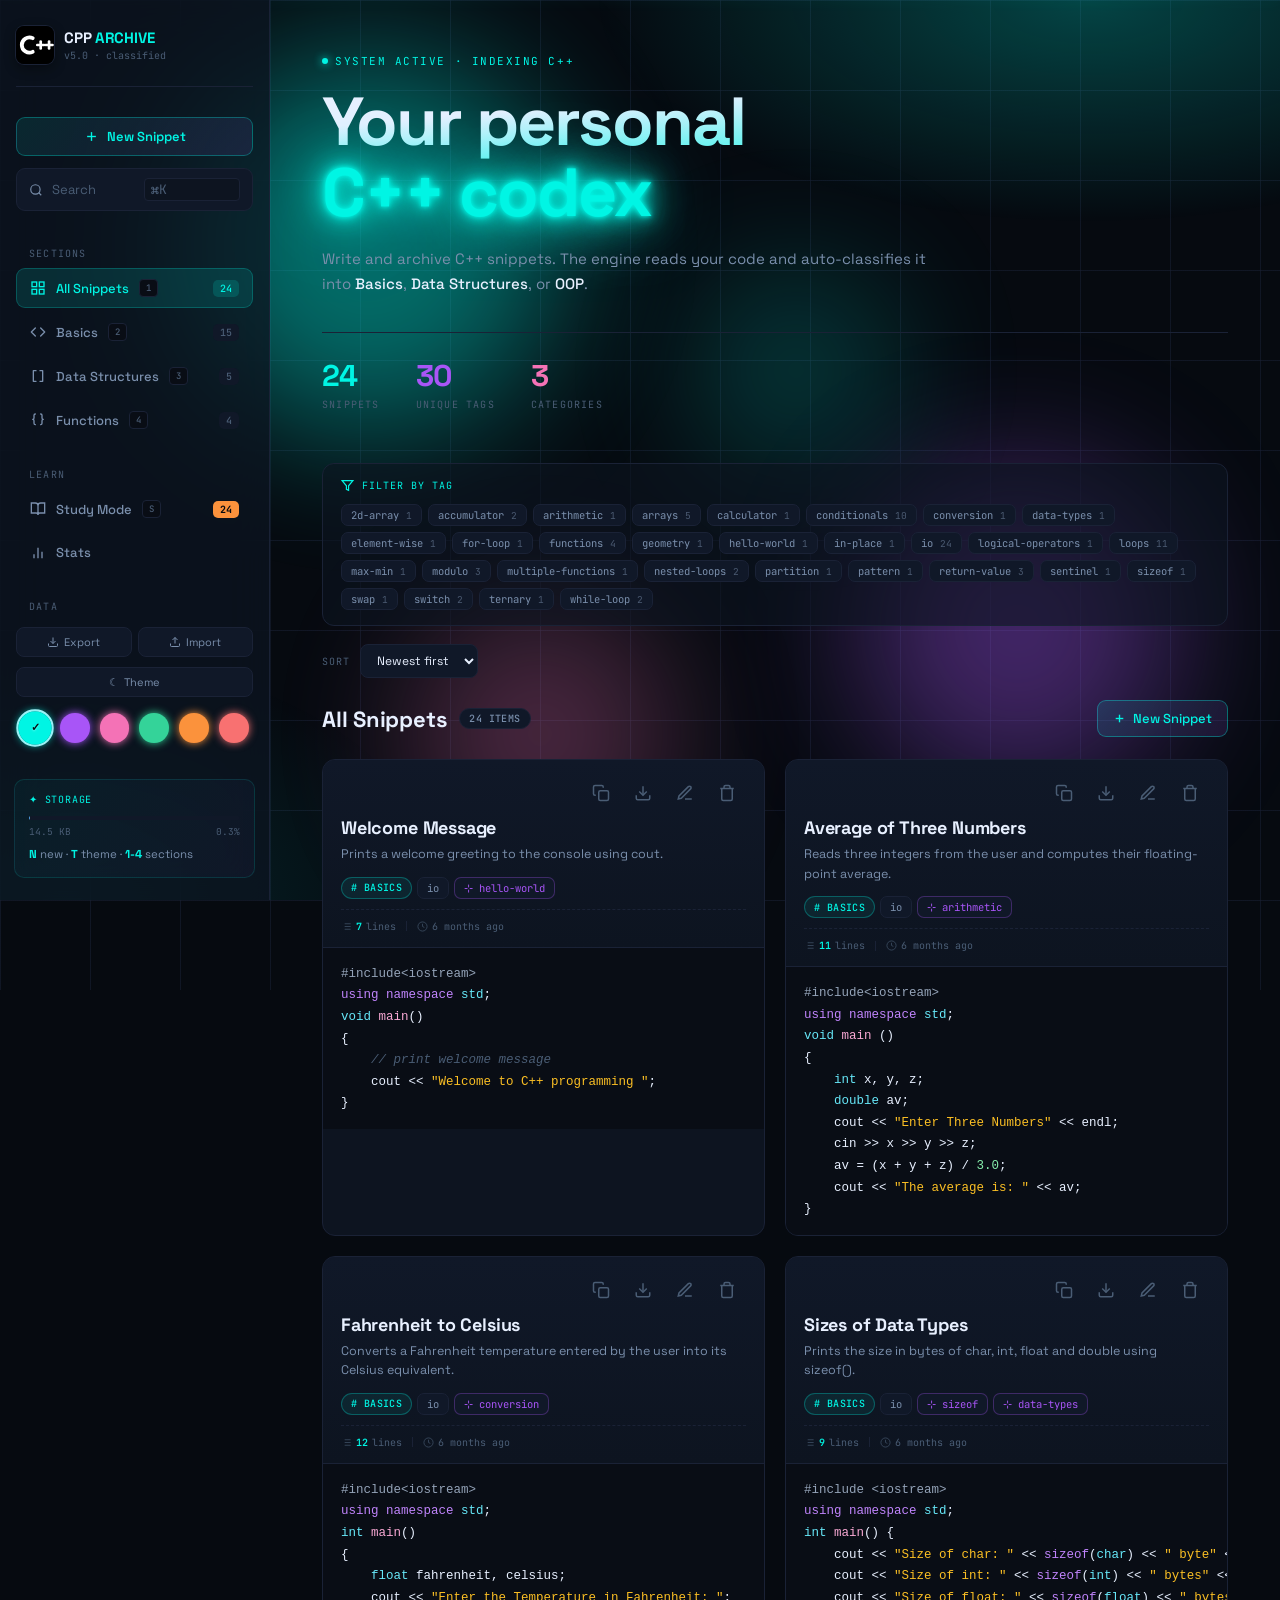
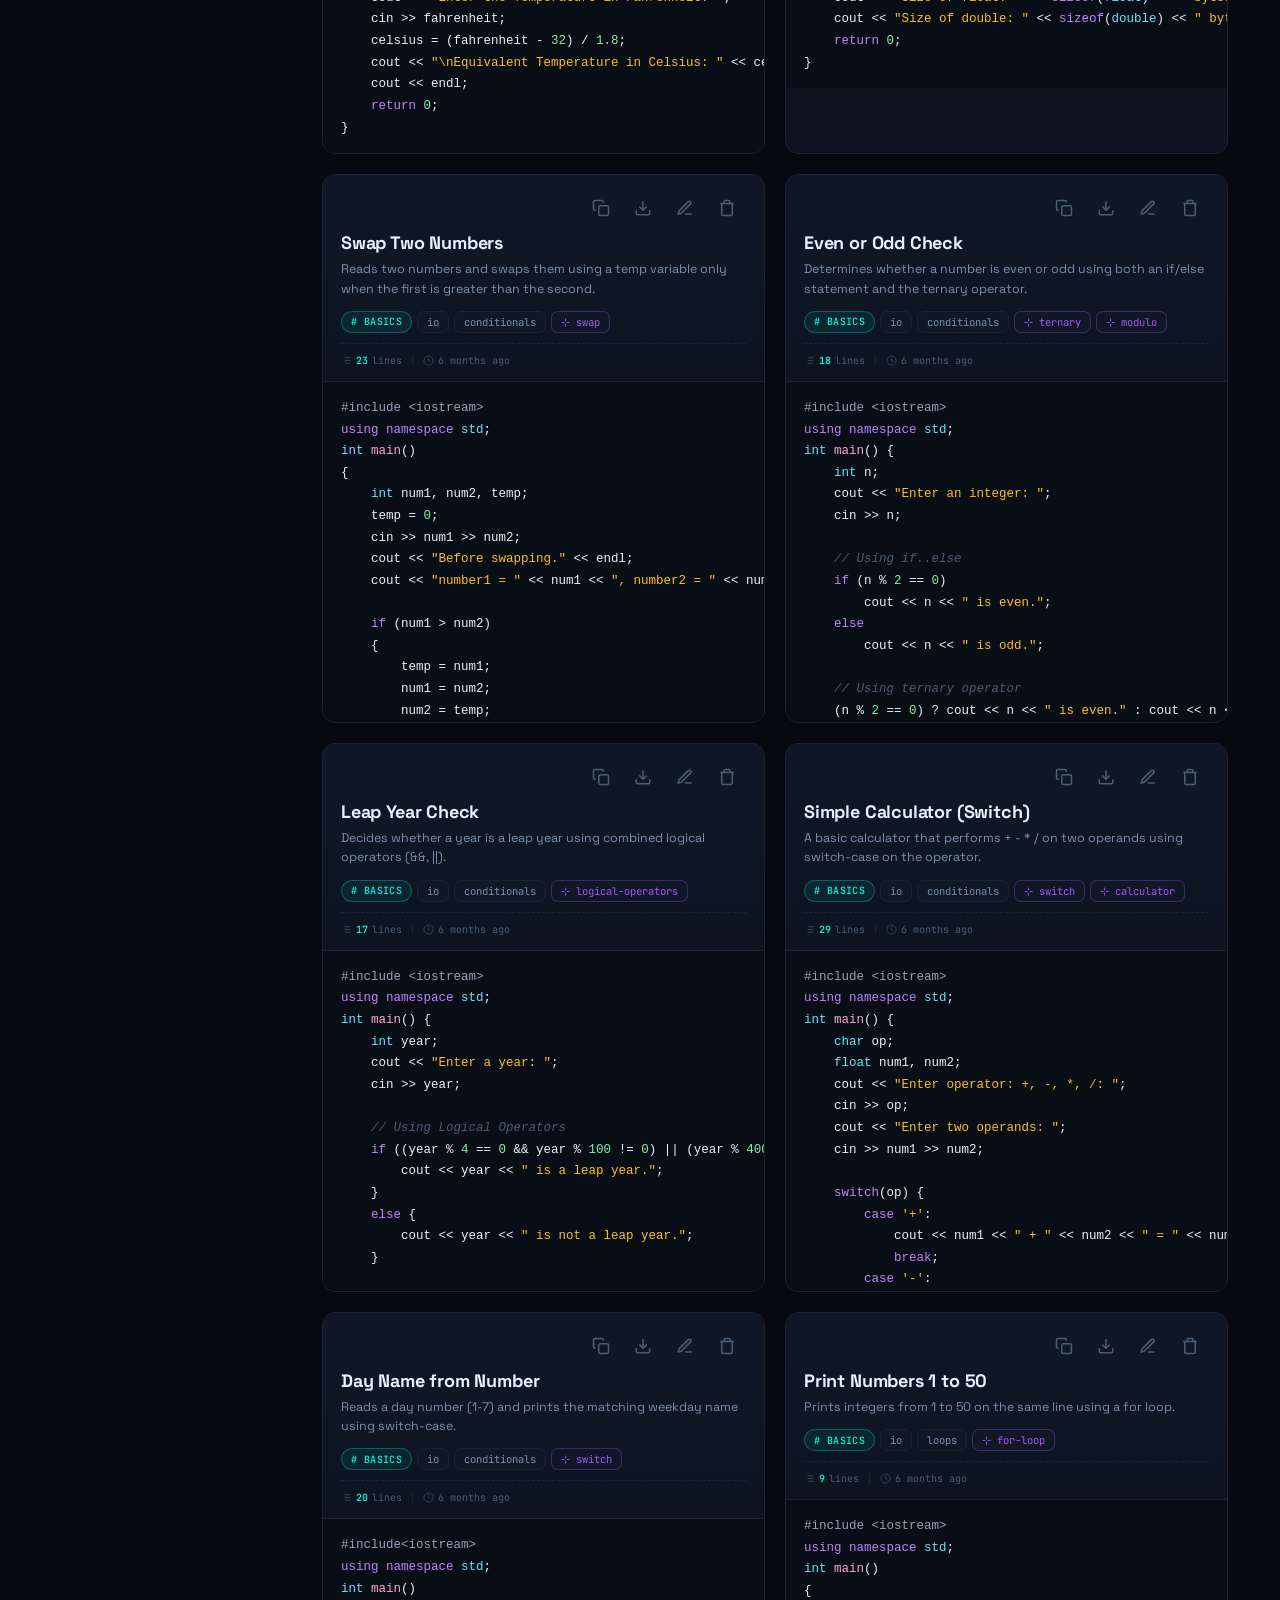
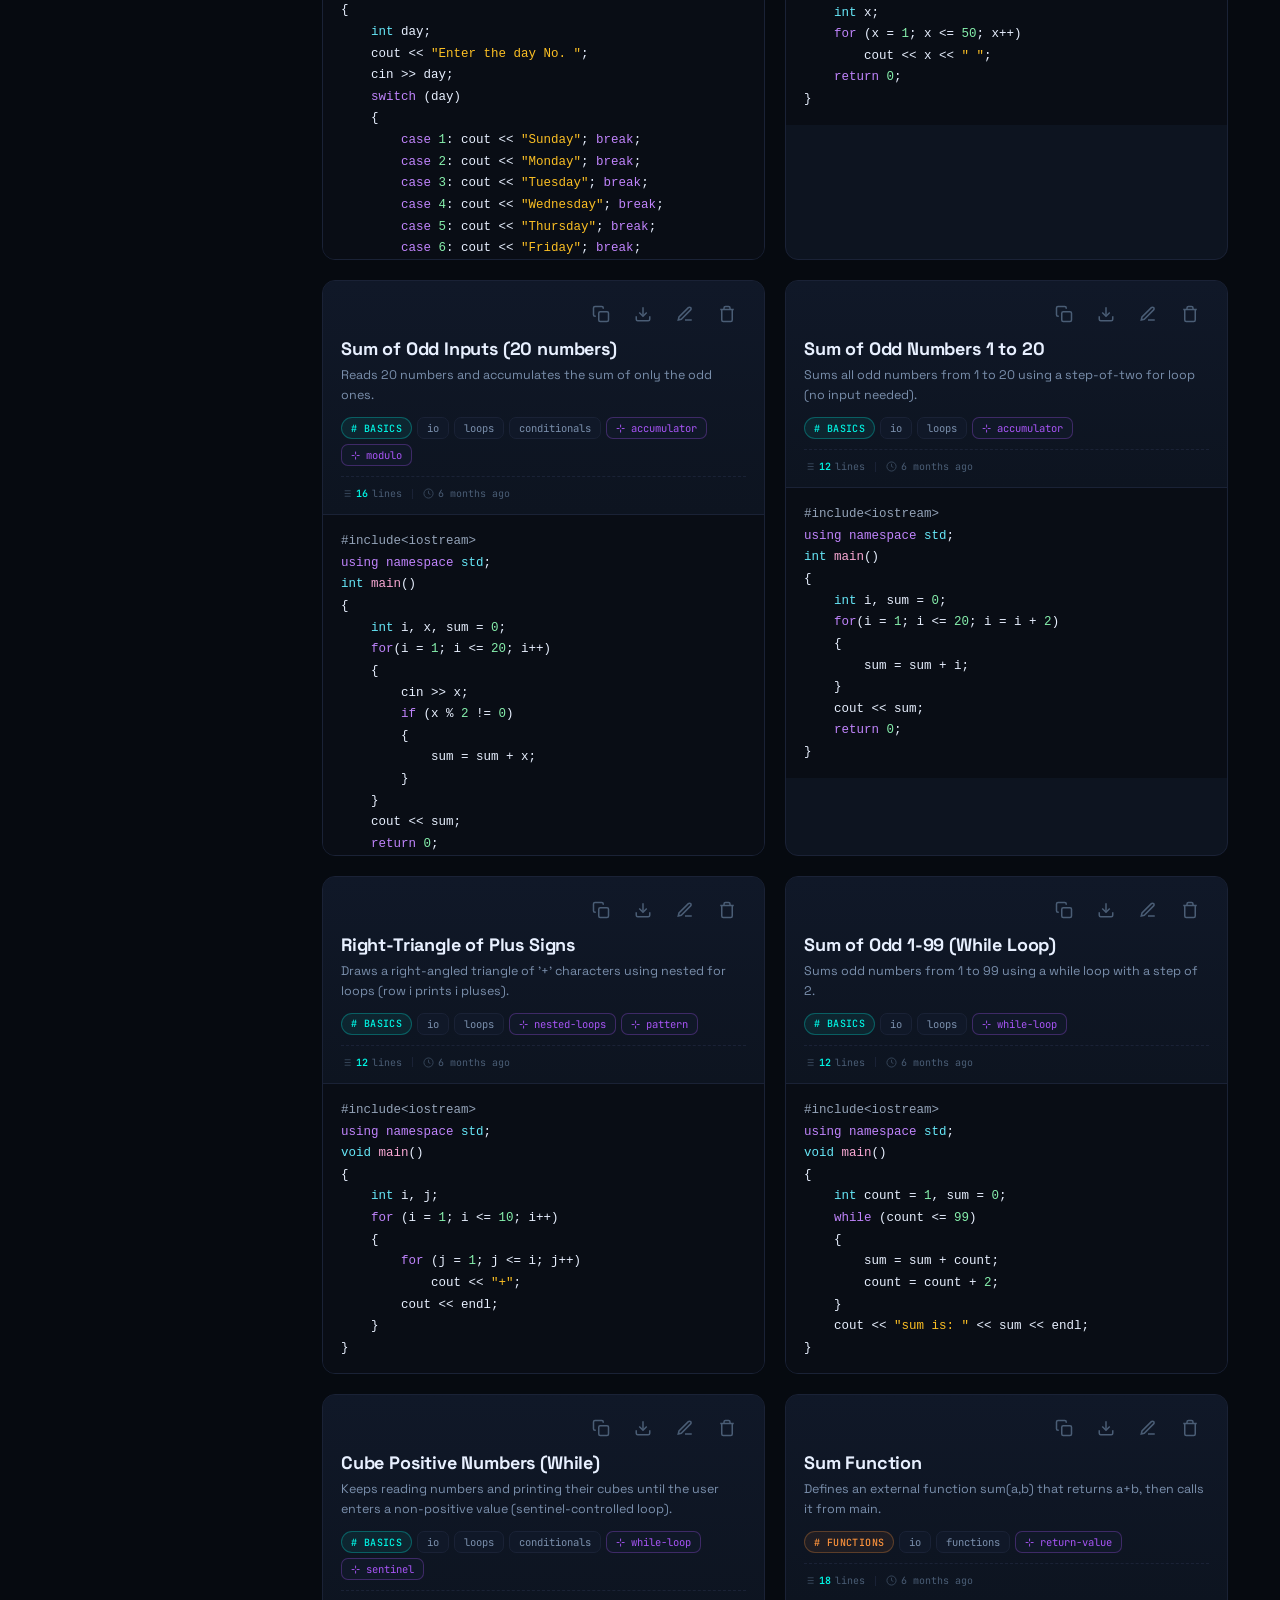
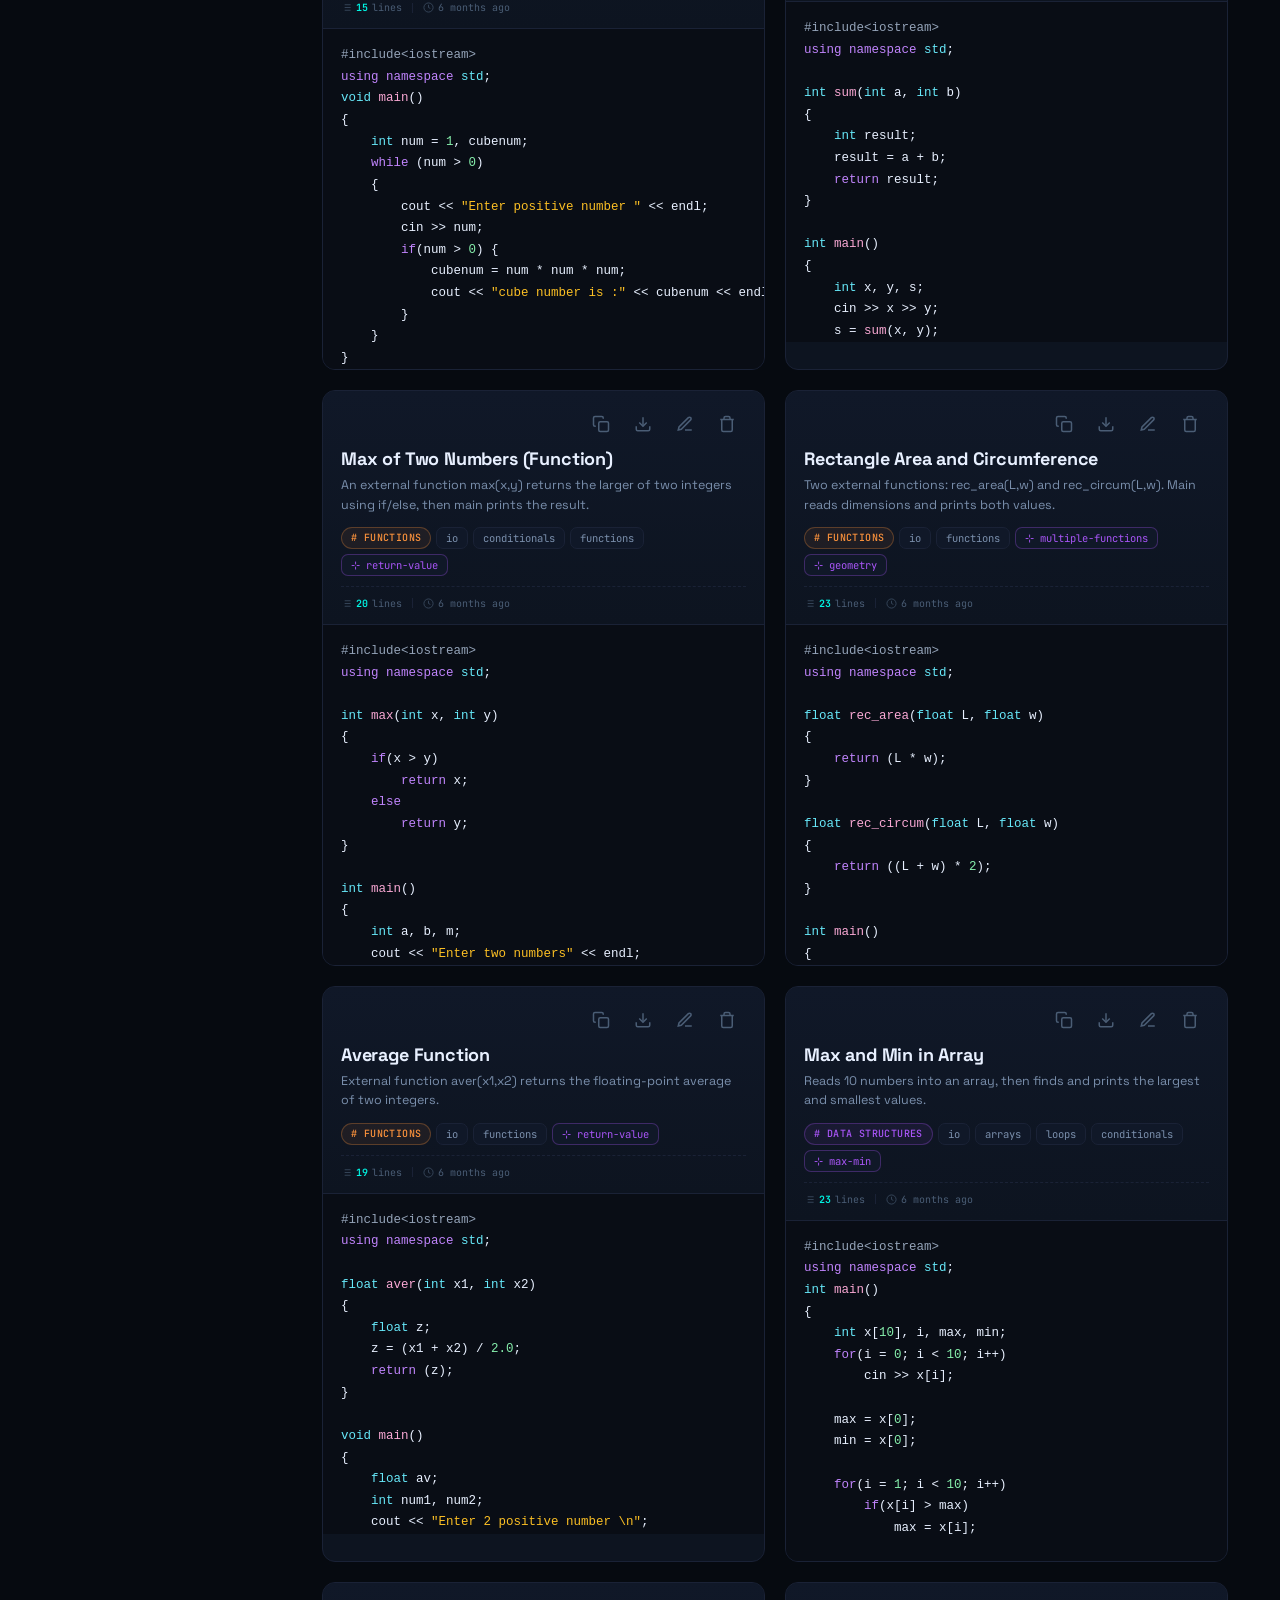
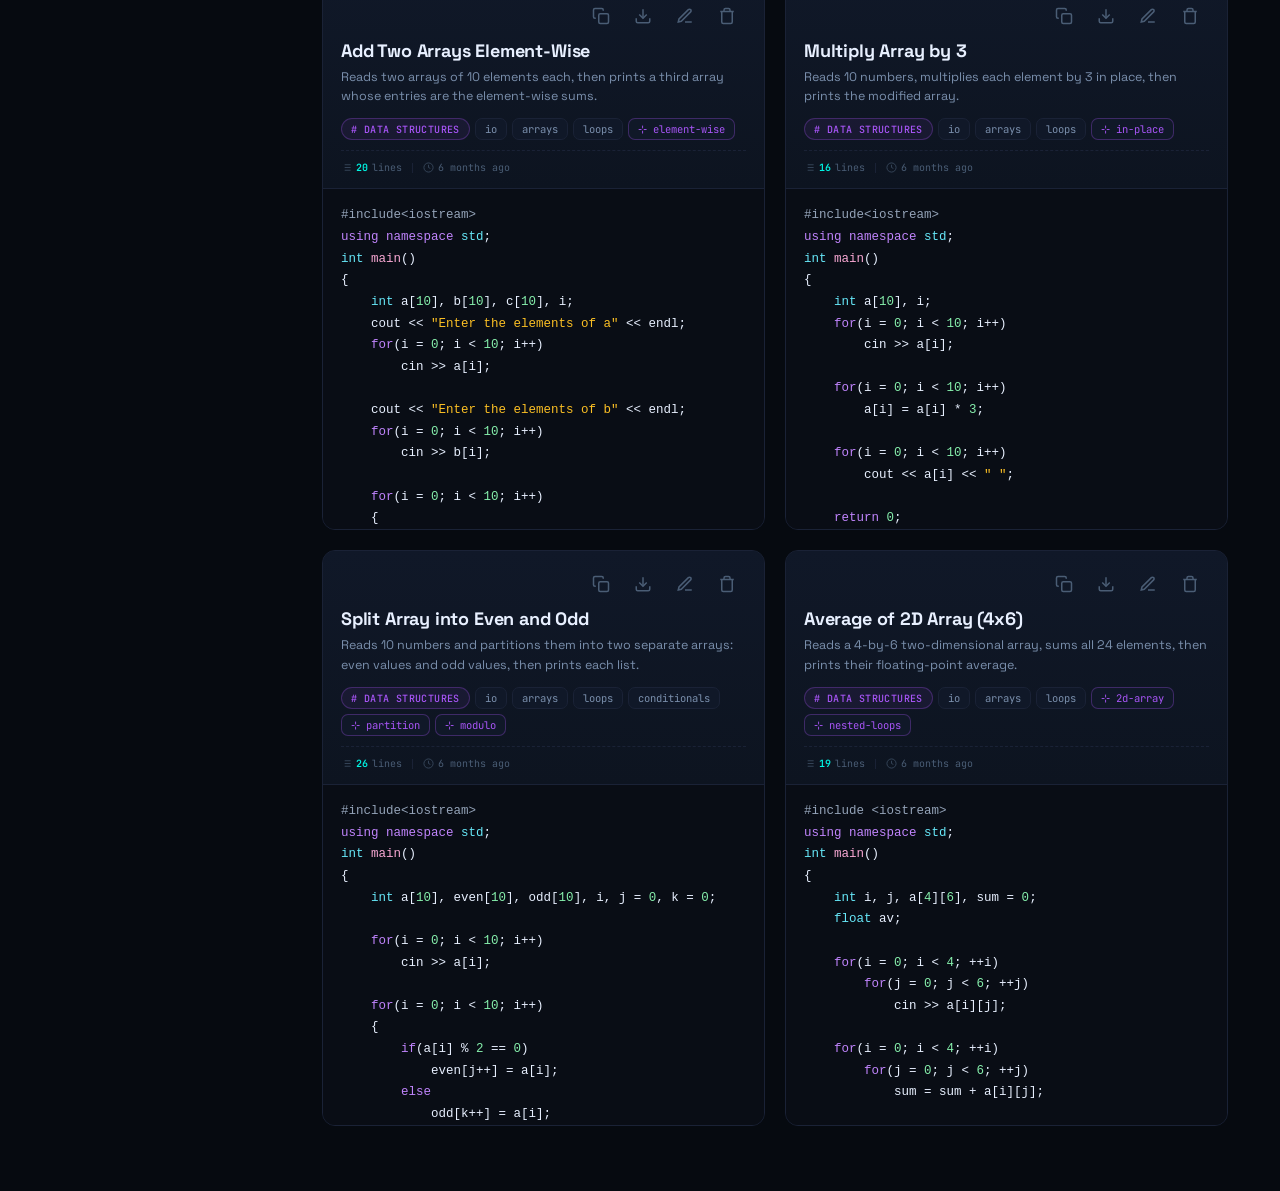
==== commit f1ea61ae: "last version Last Update" ====
--- a/index.html
+++ b/index.html
@@ -3,235 +3,48 @@
 <head>
 <meta charset="UTF-8" />
 <meta name="viewport" content="width=device-width, initial-scale=1.0"/>
-<title>C++ Archive · v3.3 · Small UX</title>
+<title>C++ Archive · v4.0</title>
 <link rel="preconnect" href="https://fonts.googleapis.com"/>
 <link href="https://fonts.googleapis.com/css2?family=JetBrains+Mono:wght@400;500;600;700&family=Space+Grotesk:wght@400;500;600;700;800&display=swap" rel="stylesheet"/>
-<style>
-*, *::before, *::after { box-sizing: border-box; margin: 0; padding: 0; }
-
-:root {
-  --bg: #060a10; --bg2: #090d15; --card: #0d1420; --card2: #101828;
-  --border: #1a2236; --border2: #22304a; --fg: #e8f0ff;
-  --muted: #7a8fac; --muted2: #4a5d75;
-  --cyan: #00f5e4; --cyan-dim: rgba(0,245,228,.12); --cyan-glow: rgba(0,245,228,.25);
-  --violet: #a855f7; --violet-dim: rgba(168,85,247,.12);
-  --magenta: #f472b6; --green: #34d399; --orange: #fb923c; --red: #f87171;
-  --sidebar-w: 270px;
-  --font-mono: 'JetBrains Mono', monospace;
-  --font-display: 'Space Grotesk', sans-serif;
-}
-
-html { scroll-behavior: smooth; }
-body { background: var(--bg); color: var(--fg); font-family: var(--font-display); min-height: 100vh; overflow-x: hidden; }
-body::before { content: ''; position: fixed; inset: 0; z-index: 0; pointer-events: none; background-image: linear-gradient(rgba(26,34,54,.55) 1px, transparent 1px), linear-gradient(90deg, rgba(26,34,54,.55) 1px, transparent 1px); background-size: 90px 90px; }
-body::after { content: ''; position: fixed; inset: 0; z-index: 0; pointer-events: none; background: radial-gradient(ellipse 70% 45% at 85% 0%, rgba(0,245,228,.055) 0%, transparent 55%), radial-gradient(ellipse 55% 50% at 5% 100%, rgba(168,85,247,.045) 0%, transparent 55%); }
-::-webkit-scrollbar { width: 5px; }
-::-webkit-scrollbar-track { background: var(--bg); }
-::-webkit-scrollbar-thumb { background: var(--border2); border-radius: 3px; }
-::-webkit-scrollbar-thumb:hover { background: var(--cyan-glow); }
-
-#sidebar { position: fixed; top: 0; left: 0; bottom: 0; width: var(--sidebar-w); background: rgba(13,20,32,.75); backdrop-filter: blur(22px); border-right: 1px solid var(--border); padding: 26px 16px 120px; z-index: 30; overflow-y: auto; display: flex; flex-direction: column; gap: 4px; }
-#main { margin-left: var(--sidebar-w); padding: 48px 52px 100px; max-width: 1420px; position: relative; z-index: 1; }
-
-.logo { display: flex; align-items: center; gap: 10px; margin-bottom: 26px; padding-bottom: 22px; border-bottom: 1px solid var(--border); }
-.logo-icon { width: 38px; height: 38px; border-radius: 10px; background: linear-gradient(135deg, rgba(0,245,228,.18), rgba(168,85,247,.18)); border: 1px solid rgba(0,245,228,.3); display: grid; place-items: center; font-size: 18px; }
-.logo-name { font-size: 15px; font-weight: 700; letter-spacing: -.01em; }
-.logo-name span { color: var(--cyan); }
-.logo-ver { font-family: var(--font-mono); font-size: 10px; color: var(--muted2); margin-top: 2px; }
-
-.sb-btn { display: flex; align-items: center; gap: 10px; width: 100%; padding: 10px 13px; border-radius: 9px; border: 1px solid transparent; background: transparent; color: var(--muted); font-family: var(--font-display); font-size: 13px; font-weight: 500; cursor: pointer; transition: all .18s; text-align: left; }
-.sb-btn svg { flex-shrink: 0; }
-.sb-btn:hover { background: var(--card2); color: var(--fg); }
-.sb-btn.active { background: var(--cyan-dim); border-color: rgba(0,245,228,.22); color: var(--cyan); }
-.sb-btn .cnt { margin-left: auto; font-family: var(--font-mono); font-size: 10px; padding: 2px 7px; border-radius: 5px; background: var(--card2); color: var(--muted2); }
-.sb-btn.active .cnt { background: rgba(0,245,228,.15); color: var(--cyan); }
-
-/* ─── KEYBOARD SHORTCUT BADGE — added by Omar ─── */
-.sb-btn .kbd-hint {
-  font-family: var(--font-mono);
-  font-size: 9px;
-  padding: 2px 6px;
-  border-radius: 4px;
-  background: var(--bg2);
-  color: var(--muted2);
-  border: 1px solid var(--border);
-  margin-right: 4px;
-}
-
-.sb-sep { height: 1px; background: var(--border); margin: 10px 0; }
-.sb-label { font-family: var(--font-mono); font-size: 10px; color: var(--muted2); letter-spacing: .12em; padding: 0 13px; text-transform: uppercase; margin-bottom: 4px; }
-.btn-primary-sb { display: flex; align-items: center; justify-content: center; gap: 8px; width: 100%; padding: 10px; border-radius: 9px; border: 1px solid rgba(0,245,228,.3); background: linear-gradient(135deg, rgba(0,245,228,.1), rgba(168,85,247,.1)); color: var(--cyan); font-family: var(--font-display); font-size: 13px; font-weight: 600; cursor: pointer; transition: all .2s; margin-bottom: 8px; }
-.btn-primary-sb:hover { box-shadow: 0 0 22px rgba(0,245,228,.2); }
-
-#hero { margin-bottom: 52px; }
-.hero-pill { display: inline-flex; align-items: center; gap: 7px; font-family: var(--font-mono); font-size: 11px; color: var(--cyan); letter-spacing: .14em; margin-bottom: 18px; }
-.hero-dot { width: 6px; height: 6px; border-radius: 50%; background: var(--cyan); box-shadow: 0 0 9px var(--cyan); animation: pulse 2s ease-in-out infinite; }
-@keyframes pulse { 0%,100%{opacity:.5;transform:scale(1)} 50%{opacity:1;transform:scale(1.35)} }
-.hero-title { font-size: clamp(38px,5.5vw,68px); font-weight: 800; line-height: 1.05; letter-spacing: -.03em; background: linear-gradient(175deg, var(--fg) 40%, var(--cyan) 120%); -webkit-background-clip: text; -webkit-text-fill-color: transparent; margin-bottom: 18px; }
-.hero-title .hl { -webkit-text-fill-color: var(--cyan); }
-.hero-sub { font-size: 15px; color: var(--muted); max-width: 620px; line-height: 1.65; margin-bottom: 36px; }
-.hero-sub b { color: #e8f0ff; font-weight: 500; }
-.hero-stats { display: flex; gap: 36px; padding-top: 28px; border-top: 1px solid var(--border); }
-.stat-val { font-size: 30px; font-weight: 800; letter-spacing: -.02em; line-height: 1; }
-.stat-lbl { font-family: var(--font-mono); font-size: 10px; color: var(--muted2); letter-spacing: .12em; text-transform: uppercase; margin-top: 7px; }
-
-#filter-bar { margin-bottom: 30px; padding: 15px 18px; border-radius: 12px; background: rgba(13,20,32,.6); border: 1px solid var(--border); }
-.filter-head { display: flex; align-items: center; gap: 8px; margin-bottom: 12px; }
-.filter-title { font-family: var(--font-mono); font-size: 10px; color: var(--cyan); letter-spacing: .1em; text-transform: uppercase; }
-#clear-tags-btn { margin-left: auto; background: transparent; border: 1px solid var(--border); border-radius: 6px; color: var(--muted); font-family: var(--font-display); font-size: 11px; padding: 3px 10px; cursor: pointer; display: none; align-items: center; gap: 5px; transition: all .15s; }
-#clear-tags-btn:hover { color: var(--red); border-color: rgba(248,113,113,.4); }
-#tag-chips { display: flex; flex-wrap: wrap; gap: 6px; }
-
-#snippets-header { display: flex; align-items: center; gap: 12px; margin-bottom: 22px; }
-.section-title { font-size: 22px; font-weight: 700; letter-spacing: -.01em; }
-#grid { display: grid; grid-template-columns: repeat(auto-fill, minmax(370px, 1fr)); gap: 20px; }
-
-.snippet-card { background: var(--card); border: 1px solid var(--border); border-radius: 13px; overflow: hidden; transition: transform .25s, border-color .25s, box-shadow .25s; animation: fadeUp .4s ease-out backwards; }
-.snippet-card:hover { transform: translateY(-3px); border-color: rgba(0,245,228,.3); box-shadow: 0 14px 36px rgba(0,0,0,.5), 0 0 0 1px rgba(0,245,228,.08); }
-@keyframes fadeUp { from{opacity:0;transform:translateY(10px)} to{opacity:1;transform:translateY(0)} }
-
-.card-head { padding: 16px 18px 14px; border-bottom: 1px solid var(--border); background: linear-gradient(180deg, var(--card2), var(--card)); }
-.card-file { font-family: var(--font-mono); font-size: 11px; color: var(--muted2); display: flex; align-items: center; gap: 6px; margin-bottom: 8px; }
-.card-actions { margin-left: auto; display: flex; gap: 4px; }
-.icon-btn { background: transparent; border: none; border-radius: 7px; padding: 6px; color: var(--muted2); cursor: pointer; transition: all .15s; display: grid; place-items: center; }
-.icon-btn:hover { background: var(--card2); color: var(--fg); }
-.icon-btn.danger:hover { color: var(--red); }
-.icon-btn.copied { color: var(--green); }
-
-.card-title { font-size: 17px; font-weight: 700; letter-spacing: -.01em; margin-bottom: 6px; }
-.card-desc { font-size: 12.5px; color: var(--muted); line-height: 1.55; }
-.card-tags { display: flex; flex-wrap: wrap; gap: 5px; margin-top: 12px; }
-
-/* ─── CARD META ROW (date + lines) — added by Omar ─── */
-.card-meta {
-  display: flex;
-  align-items: center;
-  gap: 10px;
-  margin-top: 10px;
-  padding-top: 10px;
-  border-top: 1px dashed var(--border);
-  font-family: var(--font-mono);
-  font-size: 10px;
-  color: var(--muted2);
-}
-.card-meta-item {
-  display: inline-flex;
-  align-items: center;
-  gap: 4px;
-}
-.card-meta-item svg {
-  width: 11px;
-  height: 11px;
-  opacity: 0.7;
-}
-.card-meta-divider {
-  width: 1px;
-  height: 10px;
-  background: var(--border);
-}
-.lines-badge {
-  color: var(--cyan);
-  font-weight: 600;
-}
-
-.badge { display: inline-flex; align-items: center; gap: 4px; font-family: var(--font-mono); font-size: 10px; font-weight: 500; padding: 3px 9px; border-radius: 999px; border: 1px solid var(--border); background: var(--card2); color: var(--muted); letter-spacing: .04em; text-transform: uppercase; }
-.badge-cyan { color: var(--cyan); border-color: rgba(0,245,228,.28); background: rgba(0,245,228,.07); }
-.badge-violet { color: var(--violet); border-color: rgba(168,85,247,.28); background: rgba(168,85,247,.07); }
-.badge-green { color: var(--green); border-color: rgba(52,211,153,.28); background: rgba(52,211,153,.07); }
-.badge-orange { color: var(--orange); border-color: rgba(251,146,60,.28); background: rgba(251,146,60,.07); }
-
-.tag { display: inline-flex; align-items: center; gap: 4px; padding: 3px 9px; border-radius: 7px; font-family: var(--font-mono); font-size: 10.5px; background: var(--card2); border: 1px solid var(--border); color: var(--muted); cursor: pointer; transition: all .14s; }
-.tag:hover { color: var(--cyan); border-color: rgba(0,245,228,.3); }
-.tag.active { color: var(--cyan); border-color: rgba(0,245,228,.4); background: rgba(0,245,228,.09); }
-.tag.custom { color: var(--violet); border-color: rgba(168,85,247,.3); }
-
-.code-wrap { position: relative; overflow: hidden; max-height: 340px; }
-.code-block { background: var(--bg2); padding: 15px 18px; font-family: var(--font-mono); font-size: 12.5px; line-height: 1.65; color: var(--fg); overflow: auto; tab-size: 2; white-space: pre; max-height: 340px; border: none; outline: none; display: block; }
-.k{color:#c084fc;} .t{color:#67e8f9;} .s{color:#fbbf24;} .n{color:#86efac;} .c{color:#4a5d75;font-style:italic;} .f{color:#f9a8d4;} .p{color:#94a3b8;}
-
-#empty { border: 1px dashed var(--border); border-radius: 13px; padding: 70px 24px; text-align: center; color: var(--muted2); grid-column: 1 / -1; }
-#empty h3 { font-size: 17px; color: var(--fg); margin-bottom: 8px; }
-#empty p { font-size: 13px; margin-bottom: 22px; }
-
-.btn { display: inline-flex; align-items: center; gap: 7px; padding: 9px 15px; border-radius: 9px; border: 1px solid var(--border); background: var(--card); color: var(--fg); font-family: var(--font-display); font-size: 13px; font-weight: 500; cursor: pointer; transition: all .18s; }
-.btn:hover { border-color:rgba(0,245,228,.35); background:rgba(0,245,228,.05); color:var(--cyan); }
-.btn-cyan { background: linear-gradient(135deg,rgba(0,245,228,.12),rgba(168,85,247,.12)); border-color: rgba(0,245,228,.35); color: var(--cyan); }
-.btn-ghost { background: transparent; border-color: transparent; color: var(--muted); }
-.btn-ghost:hover { background: var(--card2); border-color: var(--border); color: var(--fg); }
-
-.search-wrap { display: flex; align-items: center; gap: 9px; background: var(--card2); border: 1px solid var(--border); border-radius: 9px; padding: 9px 12px; margin-bottom: 8px; cursor: pointer; transition: border-color .15s; }
-.search-wrap:hover { border-color: rgba(0,245,228,.3); }
-.search-wrap span { font-size: 13px; color: var(--muted2); flex: 1; }
-.search-kbd { font-family: var(--font-mono); font-size: 10px; color: var(--muted2); background: var(--card); padding: 2px 6px; border-radius: 4px; border: 1px solid var(--border); }
-
-.modal-overlay { display: none; position: fixed; inset: 0; z-index: 50; background: rgba(6,10,16,.88); backdrop-filter: blur(10px); align-items: flex-start; justify-content: center; padding: 60px 16px 40px; overflow-y: auto; }
-.modal-overlay.open { display: flex; }
-.modal { width: 100%; max-width: 730px; background: var(--card); border: 1px solid var(--border2); border-radius: 15px; overflow: hidden; box-shadow: 0 24px 70px rgba(0,0,0,.7); animation: fadeUp .3s ease-out; }
-.modal-head { padding: 18px 22px; border-bottom: 1px solid var(--border); background: linear-gradient(180deg,var(--card2),var(--card)); display: flex; align-items: center; justify-content: space-between; }
-.modal-head h2 { font-size: 18px; font-weight: 700; display: flex; align-items: center; gap: 9px; }
-.modal-body { padding: 22px; }
-.modal-foot { padding: 14px 22px; border-top: 1px solid var(--border); background: var(--bg2); display: flex; justify-content: flex-end; gap: 9px; }
-
-.field { margin-bottom: 15px; }
-.field label { display: block; margin-bottom: 7px; font-family: var(--font-mono); font-size: 10.5px; color: var(--muted); letter-spacing: .08em; text-transform: uppercase; }
-.input, .textarea { width: 100%; padding: 10px 14px; border-radius: 9px; border: 1px solid var(--border); background: var(--bg2); color: var(--fg); font-family: var(--font-display); font-size: 13.5px; outline: none; }
-.input:focus, .textarea:focus { border-color: rgba(0,245,228,.45); box-shadow: 0 0 0 3px rgba(0,245,228,.1); }
-.textarea { font-family: var(--font-mono); font-size: 12.5px; resize: vertical; min-height: 240px; }
-.grid-2 { display: grid; grid-template-columns: 1fr 1fr; gap: 13px; }
-
-#auto-detect { display: none; padding: 13px 16px; border-radius: 10px; background: linear-gradient(135deg,rgba(0,245,228,.05),rgba(168,85,247,.05)); border: 1px solid rgba(0,245,228,.18); margin-bottom: 14px; }
-#auto-detect.visible { display: block; }
-.detect-head { display: flex; align-items: center; gap: 7px; font-family: var(--font-mono); font-size: 10.5px; color: var(--cyan); letter-spacing: .08em; text-transform: uppercase; margin-bottom: 10px; }
-.detect-tags { display: flex; flex-wrap: wrap; gap: 5px; margin-top: 7px; }
-
-#search-modal { padding-top: 90px; }
-.search-modal-input-wrap { display: flex; align-items: center; gap: 10px; padding: 15px 18px; border-bottom: 1px solid var(--border); }
-.search-modal-input { flex: 1; background: transparent; border: none; outline: none; color: var(--fg); font-family: var(--font-display); font-size: 15px; }
-.search-results { max-height: 400px; overflow-y: auto; padding: 8px; }
-.search-item { display: flex; align-items: center; gap: 12px; width: 100%; padding: 11px 13px; border-radius: 9px; border: 1px solid transparent; background: transparent; color: var(--fg); cursor: pointer; text-align: left; margin-bottom: 3px; font-family: var(--font-display); }
-.search-item:hover { background: var(--card2); }
-.search-item-info { flex: 1; min-width: 0; }
-.search-item-title { font-size: 13px; font-weight: 600; margin-bottom: 2px; }
-.search-item-file { font-family: var(--font-mono); font-size: 11px; color: var(--muted2); }
-.search-empty { padding: 40px; text-align: center; color: var(--muted2); font-size: 13px; }
-
-#confirm-modal .modal { max-width: 380px; }
-
-.sb-info-card { position: absolute; bottom: 22px; left: 14px; right: 14px; padding: 13px 14px; border-radius: 10px; background: linear-gradient(135deg,rgba(0,245,228,.04),rgba(168,85,247,.04)); border: 1px solid rgba(0,245,228,.13); }
-.sb-info-head { display: flex; align-items: center; gap: 6px; font-family: var(--font-mono); font-size: 10px; color: var(--cyan); letter-spacing: .08em; text-transform: uppercase; margin-bottom: 7px; }
-.sb-info-text { font-size: 11.5px; color: var(--muted); line-height: 1.55; }
-
-@media (max-width: 900px) {
-  :root { --sidebar-w: 0px; }
-  #sidebar { transform: translateX(-270px); transition: transform .3s; }
-  #sidebar.open { transform: translateX(0); width: 270px; }
-  #main { margin-left: 0; padding: 20px 18px 80px; padding-top: 70px; }
-  .mobile-header { position: fixed; top: 0; left: 0; right: 0; height: 54px; background: rgba(13,20,32,.8); backdrop-filter: blur(18px); border-bottom: 1px solid var(--border); display: flex; align-items: center; gap: 12px; padding: 0 16px; z-index: 20; }
-}
-@media (min-width: 901px) { .mobile-header { display: none !important; } }
-
-.ico { display: inline-block; vertical-align: middle; flex-shrink: 0; }
-.tag-input-row { display: flex; gap: 8px; margin-bottom: 9px; }
-.tag-input-row .input { flex: 1; }
-</style>
+<link rel="stylesheet" href="style.css"/>
 </head>
 <body>
 
+<!-- Animated background layers -->
+<div id="bg-orbs">
+  <div class="orb orb-1"></div>
+  <div class="orb orb-2"></div>
+  <div class="orb orb-3"></div>
+  <div class="orb orb-4"></div>
+</div>
+<div id="bg-scanline"></div>
+
 <aside id="sidebar">
   <div class="logo">
-    <div class="logo-icon">⌁</div>
+    <div class="logo-icon">
+      <svg viewBox="0 0 100 100" xmlns="http://www.w3.org/2000/svg" aria-label="C++ logo">
+        <rect width="100" height="100" rx="10" fill="#000"/>
+        <path d="M 44 32 a 20 20 0 1 0 0 36" stroke="#fff" stroke-width="10" fill="none" stroke-linecap="round"/>
+        <g stroke="#fff" stroke-width="7" stroke-linecap="round">
+          <line x1="56" y1="50" x2="74" y2="50"/>
+          <line x1="65" y1="41" x2="65" y2="59"/>
+          <line x1="78" y1="50" x2="96" y2="50"/>
+          <line x1="87" y1="41" x2="87" y2="59"/>
+        </g>
+      </svg>
+    </div>
     <div>
       <div class="logo-name">CPP <span>ARCHIVE</span></div>
-      <div class="logo-ver">v3.3 · small ux</div>
-    </div>
-  </div>
-
-  <button class="btn-primary-sb" onclick="openAdd()">
+      <div class="logo-ver">v5.0 · classified</div>
+    </div>
+  </div>
+
+  <button class="btn-primary-sb" data-action="add">
     <svg class="ico" width="15" height="15" viewBox="0 0 24 24" fill="none" stroke="currentColor" stroke-width="2.2"><line x1="12" y1="5" x2="12" y2="19"/><line x1="5" y1="12" x2="19" y2="12"/></svg>
     New Snippet
   </button>
 
-  <div class="search-wrap" onclick="openSearch()">
+  <div class="search-wrap" id="open-search">
     <svg class="ico" width="14" height="14" viewBox="0 0 24 24" fill="none" stroke="#7a8fac" stroke-width="2"><circle cx="11" cy="11" r="8"/><line x1="21" y1="21" x2="16.65" y2="16.65"/></svg>
     <span>Search</span>
     <span class="search-kbd">⌘K</span>
@@ -240,44 +53,87 @@
   <div class="sb-sep"></div>
   <div class="sb-label">Sections</div>
 
-  <!-- ─── Keyboard hints added next to each section — by Omar ─── -->
-  <button class="sb-btn active" id="nav-all" onclick="setSection('all')">
+  <button class="sb-btn active" id="nav-all">
     <svg class="ico" width="16" height="16" viewBox="0 0 24 24" fill="none" stroke="currentColor" stroke-width="2"><rect x="3" y="3" width="7" height="7"/><rect x="14" y="3" width="7" height="7"/><rect x="3" y="14" width="7" height="7"/><rect x="14" y="14" width="7" height="7"/></svg>
     All Snippets
     <span class="kbd-hint">1</span>
     <span class="cnt" id="cnt-all">0</span>
   </button>
-  <button class="sb-btn" id="nav-basics" onclick="setSection('basics')">
-    <svg class="ico" width="16" height="16" viewBox="0 0 24 24" fill="none" stroke="currentColor" stroke-width="2"><path d="M8 3H5a2 2 0 00-2 2v3m18 0V5a2 2 0 00-2-2h-3M3 16v3a2 2 0 002 2h3m8 0h3a2 2 0 002-2v-3"/></svg>
+  <button class="sb-btn" id="nav-basics">
+    <svg class="ico" width="16" height="16" viewBox="0 0 24 24" fill="none" stroke="currentColor" stroke-width="2" stroke-linecap="round" stroke-linejoin="round"><polyline points="16 18 22 12 16 6"/><polyline points="8 6 2 12 8 18"/></svg>
     Basics
     <span class="kbd-hint">2</span>
     <span class="cnt" id="cnt-basics">0</span>
   </button>
-  <button class="sb-btn" id="nav-ds" onclick="setSection('data-structures')">
-    <svg class="ico" width="16" height="16" viewBox="0 0 24 24" fill="none" stroke="currentColor" stroke-width="2"><path d="M22 12h-4l-3 9L9 3l-3 9H2"/></svg>
+  <button class="sb-btn" id="nav-ds">
+    <svg class="ico" width="16" height="16" viewBox="0 0 24 24" fill="none" stroke="currentColor" stroke-width="2" stroke-linecap="round" stroke-linejoin="round"><path d="M9 4H5v16h4"/><path d="M15 4h4v16h-4"/></svg>
     Data Structures
     <span class="kbd-hint">3</span>
     <span class="cnt" id="cnt-ds">0</span>
   </button>
-  <button class="sb-btn" id="nav-oop" onclick="setSection('oop')">
-    <svg class="ico" width="16" height="16" viewBox="0 0 24 24" fill="none" stroke="currentColor" stroke-width="2"><polyline points="16 18 22 12 16 6"/><polyline points="8 6 2 12 8 18"/></svg>
-    OOP
+  <button class="sb-btn" id="nav-fn">
+    <svg class="ico" width="16" height="16" viewBox="0 0 24 24" fill="none" stroke="currentColor" stroke-width="2" stroke-linecap="round" stroke-linejoin="round"><path d="M8 3a2 2 0 00-2 2v4c0 1.1-.9 2-2 2 1.1 0 2 .9 2 2v4a2 2 0 002 2"/><path d="M16 3a2 2 0 012 2v4c0 1.1.9 2 2 2-1.1 0-2 .9-2 2v4a2 2 0 01-2 2"/></svg>
+    Functions
     <span class="kbd-hint">4</span>
-    <span class="cnt" id="cnt-oop">0</span>
-  </button>
+    <span class="cnt" id="cnt-fn">0</span>
+  </button>
+
+  <div class="sb-sep"></div>
+  <div class="sb-label">Learn</div>
+  <button class="sb-btn study-btn" id="study-btn">
+    <svg class="ico" width="16" height="16" viewBox="0 0 24 24" fill="none" stroke="currentColor" stroke-width="2"><path d="M2 3h6a4 4 0 014 4v14a3 3 0 00-3-3H2zM22 3h-6a4 4 0 00-4 4v14a3 3 0 013-3h7z"/></svg>
+    Study Mode
+    <span class="kbd-hint">S</span>
+    <span class="cnt due-cnt" id="due-cnt">0</span>
+  </button>
+  <button class="sb-btn" id="stats-btn">
+    <svg class="ico" width="16" height="16" viewBox="0 0 24 24" fill="none" stroke="currentColor" stroke-width="2"><line x1="18" y1="20" x2="18" y2="10"/><line x1="12" y1="20" x2="12" y2="4"/><line x1="6" y1="20" x2="6" y2="14"/></svg>
+    Stats
+  </button>
+
+  <div class="sb-sep"></div>
+  <div class="sb-label">Data</div>
+  <div class="sb-row">
+    <button class="btn-ghost-sm" id="export-btn" title="Export JSON">
+      <svg class="ico" width="12" height="12" viewBox="0 0 24 24" fill="none" stroke="currentColor" stroke-width="2"><path d="M21 15v4a2 2 0 01-2 2H5a2 2 0 01-2-2v-4"/><polyline points="7 10 12 15 17 10"/><line x1="12" y1="15" x2="12" y2="3"/></svg>
+      Export
+    </button>
+    <button class="btn-ghost-sm" id="import-btn" title="Import JSON">
+      <svg class="ico" width="12" height="12" viewBox="0 0 24 24" fill="none" stroke="currentColor" stroke-width="2"><path d="M21 15v4a2 2 0 01-2 2H5a2 2 0 01-2-2v-4"/><polyline points="17 8 12 3 7 8"/><line x1="12" y1="3" x2="12" y2="15"/></svg>
+      Import
+    </button>
+    <input type="file" id="import-file" accept="application/json,.json" style="display:none"/>
+  </div>
+  <div class="sb-row">
+    <button class="btn-ghost-sm" id="theme-btn" title="Toggle theme (T)">
+      <span id="theme-icon">☾</span> Theme
+    </button>
+  </div>
+  <div class="palette-row" id="palette-row" title="Accent color">
+    <button class="swatch" data-accent="cyan"   title="Cyan"><span class="swatch-fill" style="background:#00f5e4;color:#00f5e4"></span></button>
+    <button class="swatch" data-accent="violet" title="Violet"><span class="swatch-fill" style="background:#a855f7;color:#a855f7"></span></button>
+    <button class="swatch" data-accent="pink"   title="Pink"><span class="swatch-fill" style="background:#f472b6;color:#f472b6"></span></button>
+    <button class="swatch" data-accent="green"  title="Green"><span class="swatch-fill" style="background:#34d399;color:#34d399"></span></button>
+    <button class="swatch" data-accent="orange" title="Orange"><span class="swatch-fill" style="background:#fb923c;color:#fb923c"></span></button>
+    <button class="swatch" data-accent="red"    title="Red"><span class="swatch-fill" style="background:#f87171;color:#f87171"></span></button>
+  </div>
 
   <div class="sb-info-card">
-    <div class="sb-info-head">✦ Auto-Classify</div>
-    <div class="sb-info-text">Press <strong style="color:var(--cyan)">1-4</strong> to switch sections quickly.</div>
+    <div class="sb-info-head">✦ Storage</div>
+    <div class="storage-meter">
+      <div class="storage-bar"><div class="storage-fill" id="storage-fill" style="width:0%"></div></div>
+      <div class="storage-text" id="storage-text"><span>0 B</span><span>0%</span></div>
+    </div>
+    <div class="sb-info-text" style="margin-top:8px"><strong style="color:var(--cyan)">N</strong> new · <strong style="color:var(--cyan)">T</strong> theme · <strong style="color:var(--cyan)">1-4</strong> sections</div>
   </div>
 </aside>
 
 <div class="mobile-header">
-  <button class="icon-btn" onclick="document.getElementById('sidebar').classList.toggle('open')">
+  <button class="icon-btn" id="mob-menu">
     <svg width="20" height="20" viewBox="0 0 24 24" fill="none" stroke="#7a8fac" stroke-width="2"><line x1="3" y1="6" x2="21" y2="6"/><line x1="3" y1="12" x2="21" y2="12"/><line x1="3" y1="18" x2="21" y2="18"/></svg>
   </button>
   <span style="font-weight:700;font-size:14px">CPP <span style="color:var(--cyan)">ARCHIVE</span></span>
-  <button class="icon-btn" style="margin-left:auto" onclick="openAdd()">
+  <button class="icon-btn" id="mob-add" style="margin-left:auto">
     <svg width="18" height="18" viewBox="0 0 24 24" fill="none" stroke="var(--cyan)" stroke-width="2.2"><line x1="12" y1="5" x2="12" y2="19"/><line x1="5" y1="12" x2="19" y2="12"/></svg>
   </button>
 </div>
@@ -285,7 +141,7 @@
 <main id="main">
   <section id="hero">
     <div class="hero-pill"><div class="hero-dot"></div>SYSTEM ACTIVE · INDEXING C++</div>
-    <h1 class="hero-title">Your personal<br><span class="hl">C++ codex</span></h1>
+    <h1 class="hero-title"><span class="plain">Your personal</span><br><span class="hl">C++ codex</span></h1>
     <p class="hero-sub">Write and archive C++ snippets. The engine reads your code and auto-classifies it into <b>Basics</b>, <b>Data Structures</b>, or <b>OOP</b>.</p>
     <div class="hero-stats">
       <div><div class="stat-val" id="stat-total" style="color:var(--cyan)">0</div><div class="stat-lbl">Snippets</div></div>
@@ -298,17 +154,28 @@
     <div class="filter-head">
       <svg class="ico" width="13" height="13" viewBox="0 0 24 24" fill="none" stroke="var(--cyan)" stroke-width="2.2"><polygon points="22 3 2 3 10 12.46 10 19 14 21 14 12.46 22 3"/></svg>
       <span class="filter-title">Filter by Tag</span>
-      <button id="clear-tags-btn" onclick="clearTagFilters()">
+      <button id="clear-tags-btn">
         <svg class="ico" width="11" height="11" viewBox="0 0 24 24" fill="none" stroke="currentColor" stroke-width="2.5"><line x1="18" y1="6" x2="6" y2="18"/><line x1="6" y1="6" x2="18" y2="18"/></svg>Clear
       </button>
     </div>
     <div id="tag-chips"></div>
+  </div>
+
+  <div class="toolbar">
+    <label style="font-family:var(--font-mono);font-size:10px;color:var(--muted2);letter-spacing:.1em;text-transform:uppercase">Sort</label>
+    <select id="sort-select">
+      <option value="newest">Newest first</option>
+      <option value="oldest">Oldest first</option>
+      <option value="title">Title A→Z</option>
+      <option value="lines-desc">Most lines</option>
+      <option value="lines-asc">Fewest lines</option>
+    </select>
   </div>
 
   <div id="snippets-header">
     <h2 class="section-title" id="section-label">All Snippets</h2>
     <span class="badge" id="count-badge">0 items</span>
-    <button class="btn btn-cyan" style="margin-left:auto" onclick="openAdd()">
+    <button class="btn btn-cyan" style="margin-left:auto" data-action="add">
       <svg class="ico" width="13" height="13" viewBox="0 0 24 24" fill="none" stroke="currentColor" stroke-width="2.5"><line x1="12" y1="5" x2="12" y2="19"/><line x1="5" y1="12" x2="19" y2="12"/></svg>New Snippet
     </button>
   </div>
@@ -316,26 +183,24 @@
   <div id="grid"></div>
 </main>
 
+<!-- Add / Edit modal -->
 <div class="modal-overlay" id="add-modal">
   <div class="modal">
     <div class="modal-head">
       <h2>
         <svg class="ico" width="17" height="17" viewBox="0 0 24 24" fill="none" stroke="var(--cyan)" stroke-width="2.5"><line x1="12" y1="5" x2="12" y2="19"/><line x1="5" y1="12" x2="19" y2="12"/></svg>
-        New Snippet
+        <span id="modal-title-text">New Snippet</span>
       </h2>
-      <button class="icon-btn" onclick="closeAdd()">
+      <button class="icon-btn" id="add-close">
         <svg width="16" height="16" viewBox="0 0 24 24" fill="none" stroke="currentColor" stroke-width="2.5"><line x1="18" y1="6" x2="6" y2="18"/><line x1="6" y1="6" x2="18" y2="18"/></svg>
       </button>
     </div>
     <div class="modal-body">
-      <div class="grid-2">
-        <div class="field"><label>Title *</label><input class="input" id="f-title" placeholder="e.g. Binary Search"/></div>
-        <div class="field"><label>Filename</label><input class="input" id="f-filename" placeholder="binary_search.cpp" style="font-family:var(--font-mono)"/></div>
-      </div>
+      <div class="field"><label>Title *</label><input class="input" id="f-title" placeholder="e.g. Binary Search"/></div>
       <div class="field"><label>Description</label><input class="input" id="f-desc" placeholder="What does this snippet do?"/></div>
       <div class="field">
         <label>C++ Code *</label>
-        <textarea class="textarea" id="f-code" placeholder="#include &lt;iostream&gt;&#10;using namespace std;&#10;&#10;int main() {&#10;  return 0;&#10;}" oninput="liveAnalyze()"></textarea>
+        <textarea class="textarea" id="f-code" placeholder="#include &lt;iostream&gt;&#10;using namespace std;&#10;&#10;int main() {&#10;  return 0;&#10;}"></textarea>
       </div>
       <div id="auto-detect">
         <div class="detect-head"><svg class="ico" width="13" height="13" viewBox="0 0 24 24" fill="none" stroke="currentColor" stroke-width="2"><polygon points="13 2 3 14 12 14 11 22 21 10 12 10 13 2"/></svg>Auto-Detected</div>
@@ -346,451 +211,235 @@
       <div class="field">
         <label>Custom Tags</label>
         <div class="tag-input-row">
-          <input class="input" id="tag-input" placeholder="Add tag and press Enter" onkeydown="if(event.key==='Enter'){event.preventDefault();addCustomTag()}"/>
-          <button class="btn" onclick="addCustomTag()"><svg class="ico" width="13" height="13" viewBox="0 0 24 24" fill="none" stroke="currentColor" stroke-width="2.5"><line x1="12" y1="5" x2="12" y2="19"/><line x1="5" y1="12" x2="19" y2="12"/></svg>Add</button>
+          <input class="input" id="tag-input" placeholder="Add tag and press Enter"/>
+          <button class="btn" id="tag-add-btn"><svg class="ico" width="13" height="13" viewBox="0 0 24 24" fill="none" stroke="currentColor" stroke-width="2.5"><line x1="12" y1="5" x2="12" y2="19"/><line x1="5" y1="12" x2="19" y2="12"/></svg>Add</button>
         </div>
         <div id="custom-tags-list" style="display:flex;flex-wrap:wrap;gap:5px"></div>
       </div>
     </div>
     <div class="modal-foot">
-      <button class="btn btn-ghost" onclick="closeAdd()">Cancel</button>
-      <button class="btn btn-cyan" onclick="saveSnippet()">
-        <svg class="ico" width="13" height="13" viewBox="0 0 24 24" fill="none" stroke="currentColor" stroke-width="2.5"><polyline points="20 6 9 17 4 12"/></svg>Save Snippet
-      </button>
-    </div>
-  </div>
-</div>
-
+      <button class="btn btn-ghost" id="add-cancel">Cancel</button>
+      <button class="btn btn-cyan" id="add-save">
+        <svg class="ico" width="13" height="13" viewBox="0 0 24 24" fill="none" stroke="currentColor" stroke-width="2.5"><polyline points="20 6 9 17 4 12"/></svg><span id="save-btn-text">Save Snippet</span>
+      </button>
+    </div>
+  </div>
+</div>
+
+<!-- Search modal -->
 <div class="modal-overlay" id="search-modal">
   <div class="modal" style="max-width:600px">
     <div class="search-modal-input-wrap">
       <svg class="ico" width="16" height="16" viewBox="0 0 24 24" fill="none" stroke="var(--muted)" stroke-width="2"><circle cx="11" cy="11" r="8"/><line x1="21" y1="21" x2="16.65" y2="16.65"/></svg>
-      <input class="search-modal-input" id="search-input" placeholder="Search…" oninput="renderSearch()"/>
-      <span class="search-kbd" style="cursor:pointer" onclick="closeSearch()">ESC</span>
+      <input class="search-modal-input" id="search-input" placeholder="Search…"/>
+      <span class="search-kbd" id="search-close" style="cursor:pointer">ESC</span>
     </div>
     <div class="search-results" id="search-results"></div>
   </div>
 </div>
 
+<!-- Confirm modal -->
 <div class="modal-overlay" id="confirm-modal">
   <div class="modal" style="max-width:360px">
     <div class="modal-head"><h2 style="color:var(--red)"><svg class="ico" width="17" height="17" viewBox="0 0 24 24" fill="none" stroke="currentColor" stroke-width="2.5"><polyline points="3 6 5 6 21 6"/><path d="M19 6v14a2 2 0 01-2 2H7a2 2 0 01-2-2V6m3 0V4a2 2 0 012-2h4a2 2 0 012 2v2"/></svg>Delete Snippet</h2></div>
     <div class="modal-body"><p style="font-size:14px;color:var(--muted);line-height:1.6">Delete <strong id="confirm-name">"..."</strong>?</p></div>
     <div class="modal-foot">
-      <button class="btn btn-ghost" onclick="closeConfirm()">Cancel</button>
-      <button class="btn" id="confirm-ok" style="border-color:rgba(248,113,113,.4);color:var(--red);background:rgba(248,113,113,.08)" onclick="confirmDelete()">Delete</button>
-    </div>
-  </div>
-</div>
-
-<script>
-let snippets = [];
-let activeSection = 'all';
-let activeTags = [];
-let pendingDeleteId = null;
-let editingCustomTags = [];
-
-const STORAGE_KEY = 'cpp-archive-v3';
-
-const SEED = [
-  { id:'s1', title:'Vector Reversal', description:'Reverses a vector in-place using two-pointer technique.', filename:'reverse_vec.cpp',
-    code:`#include <iostream>\n#include <vector>\nusing namespace std;\n\nvoid reverseVector(vector<int>& v) {\n  int left = 0, right = v.size() - 1;\n  while (left < right) {\n    swap(v[left], v[right]);\n    left++; right--;\n  }\n}`,
-    section:'basics', tags:['arrays','loops','functions','io'], customTags:['two-pointer'], createdAt: Date.now()-86400000*3 },
-  { id:'s2', title:'Singly Linked List', description:'Linked list with insert at head and traversal.', filename:'linked_list.cpp',
-    code:`#include <iostream>\nusing namespace std;\n\nstruct Node {\n  int data;\n  Node* next;\n  Node(int x) : data(x), next(nullptr) {}\n};\n\nclass LinkedList {\n  Node* head;\npublic:\n  LinkedList() : head(nullptr) {}\n  void insert(int val) {\n    Node* n = new Node(val);\n    n->next = head;\n    head = n;\n  }\n};`,
-    section:'data-structures', tags:['linked-list','class','pointers','loops'], customTags:[], createdAt: Date.now()-86400000*2 },
-  { id:'s3', title:'Shape Polymorphism', description:'Virtual functions and inheritance.', filename:'shapes.cpp',
-    code:`#include <iostream>\nusing namespace std;\n\nclass Shape {\npublic:\n  virtual double area() const = 0;\n  virtual ~Shape() {}\n};\n\nclass Circle : public Shape {\n  double r;\npublic:\n  Circle(double radius) : r(radius) {}\n  double area() const override { return 3.14159 * r * r; }\n};`,
-    section:'oop', tags:['class','inheritance','polymorphism','destructor'], customTags:['abstract-class'], createdAt: Date.now()-3600000 }
-];
-
-function load() {
-  try { const d = localStorage.getItem(STORAGE_KEY); if (d) { snippets = JSON.parse(d); return; } } catch(e){}
-  snippets = JSON.parse(JSON.stringify(SEED));
-}
-function save() { try { localStorage.setItem(STORAGE_KEY, JSON.stringify(snippets)); } catch(e){} }
-
-// ═══════════════ NEW HELPER FUNCTIONS — added by Omar ═══════════════
-
-/* Format timestamp as "5 minutes ago", "3 days ago", etc. */
-function formatRelativeTime(timestamp) {
-  if (!timestamp) return 'Unknown';
-  const seconds = Math.floor((Date.now() - timestamp) / 1000);
-
-  if (seconds < 60) return 'Just now';
-  if (seconds < 3600) {
-    const m = Math.floor(seconds / 60);
-    return `${m} minute${m === 1 ? '' : 's'} ago`;
-  }
-  if (seconds < 86400) {
-    const h = Math.floor(seconds / 3600);
-    return `${h} hour${h === 1 ? '' : 's'} ago`;
-  }
-  if (seconds < 2592000) {
-    const d = Math.floor(seconds / 86400);
-    return `${d} day${d === 1 ? '' : 's'} ago`;
-  }
-  if (seconds < 31536000) {
-    const mo = Math.floor(seconds / 2592000);
-    return `${mo} month${mo === 1 ? '' : 's'} ago`;
-  }
-  const y = Math.floor(seconds / 31536000);
-  return `${y} year${y === 1 ? '' : 's'} ago`;
-}
-
-/* Count number of lines in a code string */
-function countLines(code) {
-  if (!code) return 0;
-  return code.split('\n').length;
-}
-
-// ═══════════════ EXISTING CODE ═══════════════
-
-const RULES = {
-  'data-structures': { label:'Data Structures', weight:3, badge:'badge-violet', rules:[
-    { pat:[/struct\s+Node/i,/class\s+Node/i,/->next/,/->prev/,/LinkedList/i], tag:'linked-list', sc:5 },
-    { pat:[/stack</i,/std::stack/i,/class\s+Stack/i], tag:'stack', sc:5 },
-    { pat:[/queue</i,/std::queue/i,/enqueue/i,/dequeue/i], tag:'queue', sc:5 },
-    { pat:[/struct\s+TreeNode/i,/class\s+Tree/i,/->left/,/->right/,/BST/i,/BinaryTree/i], tag:'tree', sc:5 },
-    { pat:[/Graph/i,/adjacency/i,/\bBFS\b/,/\bDFS\b/,/dijkstra/i], tag:'graph', sc:5 },
-    { pat:[/unordered_map/,/std::map/,/HashMap/i], tag:'hash-map', sc:4 },
-    { pat:[/unordered_set/,/std::set/], tag:'set', sc:3 },
-  ]},
-  'oop': { label:'OOP', weight:2, badge:'badge-green', rules:[
-    { pat:[/:\s*public\s+\w+/,/:\s*private\s+\w+/,/:\s*protected\s+\w+/], tag:'inheritance', sc:5 },
-    { pat:[/\bvirtual\s+/,/\boverride\b/,/\babstract\b/], tag:'polymorphism', sc:5 },
-    { pat:[/template\s*</], tag:'templates', sc:5 },
-    { pat:[/operator\s*[+\-*\/=<>]/,/operator\s*\(\)/], tag:'operator-overload', sc:4 },
-    { pat:[/class\s+\w+[\s:{]/], tag:'class', sc:3 },
-    { pat:[/public:/,/private:/,/protected:/], tag:'encapsulation', sc:2 },
-    { pat:[/~\w+\s*\(/], tag:'destructor', sc:3 },
-    { pat:[/\bstatic\s+/], tag:'static', sc:2 },
-    { pat:[/namespace\s+/], tag:'namespace', sc:2 },
-    { pat:[/\bfriend\s+/], tag:'friend', sc:3 },
-  ]},
-  'basics': { label:'Basics', weight:1, badge:'badge-cyan', rules:[
-    { pat:[/\bint\s+\w+\s*\[/,/vector</,/\w+\[\d+\]/], tag:'arrays', sc:3 },
-    { pat:[/\bfor\s*\(/,/\bwhile\s*\(/,/\bdo\s*\{/], tag:'loops', sc:3 },
-    { pat:[/\bif\s*\(/,/\bswitch\s*\(/,/\bcase\s+/], tag:'conditionals', sc:3 },
-    { pat:[/\breturn\s+/], tag:'functions', sc:2 },
-    { pat:[/\*\w+/,/&\w+/,/nullptr/,/\bNULL\b/], tag:'pointers', sc:4 },
-    { pat:[/\bstring\s+/,/std::string/,/\bchar\s/], tag:'strings', sc:3 },
-    { pat:[/cin\s*>>/,/cout\s*<</,/getline/], tag:'io', sc:2 },
-  ]}
-};
-
-function analyzeCode(code) {
-  const scores = {'basics':0,'oop':0,'data-structures':0};
-  const tags = new Set();
-  for (const [sid, def] of Object.entries(RULES)) {
-    for (const rule of def.rules) {
-      if (rule.pat.some(p => p.test(code))) {
-        scores[sid] += rule.sc * def.weight;
-        tags.add(rule.tag);
-      }
-    }
-  }
-  let primary = 'basics', max = 0;
-  for (const [s,v] of Object.entries(scores)) if (v > max){ max=v; primary=s; }
-  return { primary, tags: [...tags] };
-}
-
-const KW = ['if','else','for','while','do','switch','case','break','continue','return','class','struct','public','private','protected','virtual','override','static','const','new','delete','this','template','typename','namespace','using','try','catch','throw','operator','friend','inline','explicit','mutable','volatile','enum','typedef','sizeof','nullptr','true','false'];
-const TY = ['int','char','float','double','void','bool','long','short','unsigned','signed','auto','string','vector','map','set','queue','stack','pair','size_t','std','deque','list','array','tuple'];
-
-function hl(raw) {
-  let s = raw.replace(/&/g,'&amp;').replace(/</g,'&lt;').replace(/>/g,'&gt;');
-  s = s.replace(/\/\/[^\n]*/g, m=>`\x01${m}\x02`);
-  s = s.replace(/\/\*[\s\S]*?\*\//g, m=>`\x01${m}\x02`);
-  s = s.replace(/("(?:[^"\\]|\\.)*"|'(?:[^'\\]|\\.)*')/g, m=>`\x03${m}\x04`);
-  s = s.replace(/(^#\w+[^\n]*)/gm, `\x05$1\x06`);
-  s = s.replace(/\b(\d+\.?\d*[uUlLfF]*)\b/g,'<span class="n">$1</span>');
-  KW.forEach(k=>{ s=s.replace(new RegExp(`\\b${k}\\b`,'g'),`<span class="k">${k}</span>`); });
-  TY.forEach(t=>{ s=s.replace(new RegExp(`\\b${t}\\b`,'g'),`<span class="t">${t}</span>`); });
-  s = s.replace(/\b([a-zA-Z_]\w*)\s*\(/g,(m,name)=>{
-    if(KW.includes(name)||TY.includes(name)) return m;
-    return `<span class="f">${name}</span>(`;
-  });
-  s = s.replace(/\x03([\s\S]*?)\x04/g,'<span class="s">$1</span>');
-  s = s.replace(/\x01([\s\S]*?)\x02/g,'<span class="c">$1</span>');
-  s = s.replace(/\x05([\s\S]*?)\x06/g,'<span class="p">$1</span>');
-  return s;
-}
-
-function sectionLabel(id) { return (RULES[id]||{label:'All'}).label; }
-function sectionBadge(id) { return (RULES[id]||{badge:'badge-cyan'}).badge; }
-
-function allTagsList() {
-  const s = new Set();
-  snippets.forEach(sn => { sn.tags.forEach(t=>s.add(t)); (sn.customTags||[]).forEach(t=>s.add(t)); });
-  return [...s].sort();
-}
-
-function filtered() {
-  return snippets.filter(sn => {
-    if (activeSection !== 'all' && sn.section !== activeSection) return false;
-    if (activeTags.length > 0) {
-      const all = [...sn.tags, ...(sn.customTags||[])];
-      if (!activeTags.every(t=>all.includes(t))) return false;
-    }
-    return true;
-  });
-}
-
-function renderTagBar() {
-  const tags = allTagsList();
-  const el = document.getElementById('tag-chips');
-  el.innerHTML = '';
-  tags.forEach(t => {
-    const btn = document.createElement('button');
-    btn.className = 'tag' + (activeTags.includes(t)?' active':'');
-    btn.textContent = t;
-    btn.onclick = () => toggleTagFilter(t);
-    el.appendChild(btn);
-  });
-  document.getElementById('clear-tags-btn').style.display = activeTags.length > 0 ? 'inline-flex' : 'none';
-  document.getElementById('filter-bar').style.display = tags.length > 0 ? 'block' : 'none';
-}
-
-function toggleTagFilter(t) {
-  activeTags = activeTags.includes(t) ? activeTags.filter(x=>x!==t) : [...activeTags,t];
-  renderAll();
-}
-function clearTagFilters() { activeTags=[]; renderAll(); }
-
-function renderGrid() {
-  const grid = document.getElementById('grid');
-  const list = filtered();
-  document.getElementById('section-label').textContent = activeSection==='all' ? 'All Snippets' : sectionLabel(activeSection);
-  document.getElementById('count-badge').textContent = `${list.length} ${list.length===1?'item':'items'}`;
-
-  if (list.length === 0) {
-    grid.innerHTML = `<div id="empty"><div style="font-size:28px;margin-bottom:12px;opacity:.4">⊚</div><h3>No snippets here yet</h3><p>${activeTags.length?'Try removing filters':'Add your first C++ snippet'}</p></div>`;
-    return;
-  }
-
-  grid.innerHTML = '';
-  list.forEach((sn, i) => {
-    const allT = [...sn.tags, ...(sn.customTags||[])];
-    const card = document.createElement('div');
-    card.className = 'snippet-card';
-    card.style.animationDelay = `${i*55}ms`;
-    const tagsHtml = [
-      `<span class="badge ${sectionBadge(sn.section)}"># ${sectionLabel(sn.section)}</span>`,
-      ...allT.slice(0,7).map(t => {
-        const isCust = (sn.customTags||[]).includes(t);
-        return `<button class="tag ${isCust?'custom':''}" onclick="toggleTagFilter('${t}')">${isCust?'⊹ ':''}${t}</button>`;
-      })
-    ].join('');
-
-    /* ─── META ROW ADDED — by Omar ─── */
-    const lines = countLines(sn.code);
-    const timeAgo = formatRelativeTime(sn.createdAt);
-
-    card.innerHTML = `
-      <div class="card-head">
-        <div class="card-file">
-          <svg class="ico" width="12" height="12" viewBox="0 0 24 24" fill="none" stroke="currentColor" stroke-width="2"><path d="M14 2H6a2 2 0 00-2 2v16a2 2 0 002 2h12a2 2 0 002-2V8z"/><polyline points="14 2 14 8 20 8"/></svg>
-          ${sn.filename}
-          <span class="card-actions">
-            <button class="icon-btn" id="copy-${sn.id}" title="Copy code" onclick="copyCode('${sn.id}')">
-              <svg width="14" height="14" viewBox="0 0 24 24" fill="none" stroke="currentColor" stroke-width="2"><rect x="9" y="9" width="13" height="13" rx="2"/><path d="M5 15H4a2 2 0 01-2-2V4a2 2 0 012-2h9a2 2 0 012 2v1"/></svg>
+      <button class="btn btn-ghost" id="confirm-cancel">Cancel</button>
+      <button class="btn" id="confirm-ok" style="border-color:rgba(248,113,113,.4);color:var(--red);background:rgba(248,113,113,.08)">Delete</button>
+    </div>
+  </div>
+</div>
+
+<!-- Detail modal -->
+<div class="modal-overlay" id="detail-modal">
+  <div class="modal" style="max-width:860px">
+    <div class="modal-head">
+      <h2>
+        <svg class="ico" width="17" height="17" viewBox="0 0 24 24" fill="none" stroke="var(--cyan)" stroke-width="2"><path d="M14 2H6a2 2 0 00-2 2v16a2 2 0 002 2h12a2 2 0 002-2V8z"/><polyline points="14 2 14 8 20 8"/></svg>
+        <span id="detail-title">Snippet</span>
+      </h2>
+      <button class="icon-btn" id="detail-close">
+        <svg width="16" height="16" viewBox="0 0 24 24" fill="none" stroke="currentColor" stroke-width="2.5"><line x1="18" y1="6" x2="6" y2="18"/><line x1="6" y1="6" x2="18" y2="18"/></svg>
+      </button>
+    </div>
+    <div class="modal-body">
+      <p id="detail-desc" style="font-size:13.5px;color:var(--muted);line-height:1.6;margin-bottom:14px"></p>
+      <div class="detail-meta">
+        <span id="detail-section" class="badge">section</span>
+        <span>⊟ <span id="detail-lines"></span></span>
+        <span>⏱ <span id="detail-time"></span></span>
+      </div>
+      <div class="detail-code-wrap"><pre><code id="detail-code"></code></pre></div>
+    </div>
+    <div class="modal-foot">
+      <button class="btn btn-ghost" id="detail-edit">Edit</button>
+      <button class="btn btn-cyan" id="detail-copy">Copy code</button>
+    </div>
+  </div>
+</div>
+
+<!-- Study Mode modal -->
+<div class="modal-overlay" id="study-modal">
+  <div class="modal" style="max-width:760px">
+    <div class="modal-head">
+      <h2>
+        <svg class="ico" width="17" height="17" viewBox="0 0 24 24" fill="none" stroke="var(--cyan)" stroke-width="2"><path d="M2 3h6a4 4 0 014 4v14a3 3 0 00-3-3H2zM22 3h-6a4 4 0 00-4 4v14a3 3 0 013-3h7z"/></svg>
+        Study Mode
+        <span class="badge badge-cyan" id="study-progress" style="margin-left:8px">0 / 0</span>
+      </h2>
+      <button class="icon-btn" id="study-close">
+        <svg width="16" height="16" viewBox="0 0 24 24" fill="none" stroke="currentColor" stroke-width="2.5"><line x1="18" y1="6" x2="6" y2="18"/><line x1="6" y1="6" x2="18" y2="18"/></svg>
+      </button>
+    </div>
+    <div class="modal-body">
+      <div id="study-picker">
+        <div class="picker-title">What do you want to practice?</div>
+
+        <div class="picker-row">
+          <div class="picker-row-label">By section</div>
+          <div class="picker-chips" id="picker-sections"></div>
+        </div>
+        <div class="picker-row">
+          <div class="picker-row-label">By concept</div>
+          <div class="picker-chips" id="picker-tags"></div>
+        </div>
+
+        <label class="picker-cb">
+          <input type="checkbox" id="due-only-cb" checked/>
+          <span>Only due cards (skip cards not yet ready)</span>
+        </label>
+      </div>
+
+      <div id="study-empty" style="display:none;text-align:center;padding:40px 20px">
+        <div style="font-size:54px;margin-bottom:16px">🎓</div>
+        <h3 style="font-size:18px;margin-bottom:10px">Nothing to study here</h3>
+        <p style="color:var(--muted);font-size:14px;margin-bottom:20px">No cards match this filter.</p>
+        <button class="btn btn-cyan" id="study-all-btn">Back to picker</button>
+      </div>
+
+      <div id="study-card" style="display:none">
+        <div class="study-meta">
+          <span class="badge" id="study-section"></span>
+          <span class="study-streak" id="study-streak"></span>
+        </div>
+        <div class="study-question">
+          <div class="study-q-label">Recall this snippet:</div>
+          <h2 class="study-title" id="study-title"></h2>
+          <p class="study-desc" id="study-desc"></p>
+          <div class="study-tags" id="study-tags"></div>
+        </div>
+
+        <div id="study-prompt" style="padding:18px 0 4px">
+          <p style="color:var(--muted);font-size:13px;margin-bottom:10px;text-align:center">Try writing the code below — or just reveal the answer.</p>
+          <textarea id="study-attempt" class="textarea" placeholder="// Type your C++ attempt here (optional)…" style="min-height:160px;margin-bottom:14px"></textarea>
+          <div class="study-actions">
+            <button class="btn btn-ghost" id="study-reveal">
+              <svg class="ico" width="14" height="14" viewBox="0 0 24 24" fill="none" stroke="currentColor" stroke-width="2"><path d="M1 12s4-8 11-8 11 8 11 8-4 8-11 8-11-8-11-8z"/><circle cx="12" cy="12" r="3"/></svg>
+              Reveal Without Trying
             </button>
-            <button class="icon-btn danger" title="Delete" onclick="askDelete('${sn.id}','${sn.title.replace(/'/g,"\\'")}')">
-              <svg width="14" height="14" viewBox="0 0 24 24" fill="none" stroke="currentColor" stroke-width="2"><polyline points="3 6 5 6 21 6"/><path d="M19 6v14a2 2 0 01-2 2H7a2 2 0 01-2-2V6m3 0V4a2 2 0 012-2h4a2 2 0 012 2v2"/></svg>
+            <button class="btn btn-cyan" id="study-check">
+              <svg class="ico" width="14" height="14" viewBox="0 0 24 24" fill="none" stroke="currentColor" stroke-width="2"><polyline points="20 6 9 17 4 12"/></svg>
+              Check My Answer
             </button>
-          </span>
-        </div>
-        <div class="card-title">${sn.title}</div>
-        <div class="card-desc">${sn.description}</div>
-        <div class="card-tags">${tagsHtml}</div>
-
-        <!-- ─── Meta info: lines + date — added by Omar ─── -->
-        <div class="card-meta">
-          <span class="card-meta-item">
-            <svg viewBox="0 0 24 24" fill="none" stroke="currentColor" stroke-width="2"><line x1="8" y1="6" x2="21" y2="6"/><line x1="8" y1="12" x2="21" y2="12"/><line x1="8" y1="18" x2="21" y2="18"/><line x1="3" y1="6" x2="3.01" y2="6"/><line x1="3" y1="12" x2="3.01" y2="12"/><line x1="3" y1="18" x2="3.01" y2="18"/></svg>
-            <span class="lines-badge">${lines}</span> ${lines === 1 ? 'line' : 'lines'}
-          </span>
-          <span class="card-meta-divider"></span>
-          <span class="card-meta-item">
-            <svg viewBox="0 0 24 24" fill="none" stroke="currentColor" stroke-width="2"><circle cx="12" cy="12" r="10"/><polyline points="12 6 12 12 16 14"/></svg>
-            ${timeAgo}
-          </span>
-        </div>
-      </div>
-      <div class="code-wrap"><pre class="code-block"><code>${hl(sn.code)}</code></pre></div>`;
-    grid.appendChild(card);
-  });
-}
-
-function renderCounts() {
-  const counts = {basics:0,'data-structures':0,oop:0};
-  snippets.forEach(s=>{ counts[s.section]=(counts[s.section]||0)+1; });
-  document.getElementById('cnt-all').textContent = snippets.length;
-  document.getElementById('cnt-basics').textContent = counts.basics;
-  document.getElementById('cnt-ds').textContent = counts['data-structures'];
-  document.getElementById('cnt-oop').textContent = counts.oop;
-  document.getElementById('stat-total').textContent = snippets.length;
-  document.getElementById('stat-tags').textContent = allTagsList().length;
-}
-
-function renderAll() {
-  renderCounts(); renderTagBar(); renderGrid();
-  ['all','basics','data-structures','oop'].forEach(id=>{
-    const el = document.getElementById('nav-'+(id==='data-structures'?'ds':id));
-    if(el) el.classList.toggle('active', activeSection===id);
-  });
-}
-
-function setSection(id) { activeSection = id; activeTags = []; renderAll(); }
-
-async function copyCode(id) {
-  const sn = snippets.find(s=>s.id===id);
-  if (!sn) return;
-  try { await navigator.clipboard.writeText(sn.code); } catch(e) {
-    const ta = document.createElement('textarea'); ta.value = sn.code;
-    document.body.appendChild(ta); ta.select(); document.execCommand('copy'); document.body.removeChild(ta);
-  }
-  const btn = document.getElementById('copy-'+id);
-  if (!btn) return;
-  btn.classList.add('copied');
-  btn.innerHTML = `<svg width="14" height="14" viewBox="0 0 24 24" fill="none" stroke="var(--green)" stroke-width="2.5"><polyline points="20 6 9 17 4 12"/></svg>`;
-  setTimeout(()=>{
-    btn.classList.remove('copied');
-    btn.innerHTML = `<svg width="14" height="14" viewBox="0 0 24 24" fill="none" stroke="currentColor" stroke-width="2"><rect x="9" y="9" width="13" height="13" rx="2"/><path d="M5 15H4a2 2 0 01-2-2V4a2 2 0 012-2h9a2 2 0 012 2v1"/></svg>`;
-  }, 1500);
-}
-
-function askDelete(id, title) {
-  pendingDeleteId = id;
-  document.getElementById('confirm-name').textContent = `"${title}"`;
-  document.getElementById('confirm-modal').classList.add('open');
-}
-function closeConfirm() { pendingDeleteId = null; document.getElementById('confirm-modal').classList.remove('open'); }
-function confirmDelete() {
-  if (!pendingDeleteId) return;
-  snippets = snippets.filter(s=>s.id!==pendingDeleteId);
-  save(); renderAll(); closeConfirm();
-}
-
-function openAdd() {
-  editingCustomTags = [];
-  document.getElementById('f-title').value = '';
-  document.getElementById('f-filename').value = '';
-  document.getElementById('f-desc').value = '';
-  document.getElementById('f-code').value = '';
-  document.getElementById('tag-input').value = '';
-  document.getElementById('custom-tags-list').innerHTML = '';
-  document.getElementById('auto-detect').classList.remove('visible');
-  document.getElementById('add-modal').classList.add('open');
-  setTimeout(()=>document.getElementById('f-title').focus(), 80);
-}
-function closeAdd() { document.getElementById('add-modal').classList.remove('open'); }
-
-function liveAnalyze() {
-  const code = document.getElementById('f-code').value;
-  const panel = document.getElementById('auto-detect');
-  if (code.trim().length < 15) { panel.classList.remove('visible'); return; }
-  const r = analyzeCode(code);
-  const def = RULES[r.primary];
-  document.getElementById('detect-section').className = `badge ${def.badge}`;
-  document.getElementById('detect-section').textContent = def.label;
-  const tc = document.getElementById('detect-tags');
-  tc.innerHTML = r.tags.length === 0 ? '<span style="font-size:11px;color:var(--muted2)">none yet</span>' : r.tags.map(t=>`<span class="tag">${t}</span>`).join('');
-  panel.classList.add('visible');
-}
-
-function addCustomTag() {
-  const inp = document.getElementById('tag-input');
-  const t = inp.value.trim().toLowerCase().replace(/\s+/g,'-');
-  if (!t || editingCustomTags.includes(t)) { inp.value=''; return; }
-  editingCustomTags.push(t); inp.value = ''; renderCustomTagList();
-}
-function removeCustomTag(t) { editingCustomTags = editingCustomTags.filter(x=>x!==t); renderCustomTagList(); }
-function renderCustomTagList() {
-  document.getElementById('custom-tags-list').innerHTML = editingCustomTags.map(t=>`<button class="tag custom" onclick="removeCustomTag('${t}')"><svg class="ico" width="9" height="9" viewBox="0 0 24 24" fill="none" stroke="currentColor" stroke-width="3"><line x1="18" y1="6" x2="6" y2="18"/><line x1="6" y1="6" x2="18" y2="18"/></svg>${t}</button>`).join('');
-}
-
-function saveSnippet() {
-  const title = document.getElementById('f-title').value.trim();
-  const code  = document.getElementById('f-code').value.trim();
-  if (!title || !code) { alert('Title and Code are required.'); return; }
-  const r = analyzeCode(code);
-  const filename = document.getElementById('f-filename').value.trim() || title.toLowerCase().replace(/[^a-z0-9]+/g,'_')+'.cpp';
-  snippets.unshift({
-    id: 'sn_'+Date.now(), title,
-    description: document.getElementById('f-desc').value.trim() || 'No description provided.',
-    filename, code, section: r.primary, tags: r.tags,
-    customTags: [...editingCustomTags], createdAt: Date.now()
-  });
-  save(); renderAll(); closeAdd();
-}
-
-function openSearch() { document.getElementById('search-modal').classList.add('open'); setTimeout(()=>document.getElementById('search-input').focus(), 60); renderSearch(); }
-function closeSearch() { document.getElementById('search-modal').classList.remove('open'); document.getElementById('search-input').value = ''; }
-function renderSearch() {
-  const q = document.getElementById('search-input').value.toLowerCase().trim();
-  const pool = q ? snippets.filter(s =>
-    s.title.toLowerCase().includes(q) || s.description.toLowerCase().includes(q) ||
-    s.code.toLowerCase().includes(q) || s.tags.some(t=>t.includes(q)) ||
-    (s.customTags||[]).some(t=>t.includes(q))
-  ) : snippets.slice(0,10);
-  const el = document.getElementById('search-results');
-  if (pool.length === 0) { el.innerHTML = `<div class="search-empty">No matches found</div>`; return; }
-  el.innerHTML = pool.map(s=>`
-    <button class="search-item" onclick="jumpTo('${s.id}')">
-      <svg class="ico" width="14" height="14" viewBox="0 0 24 24" fill="none" stroke="var(--cyan)" stroke-width="2"><path d="M14 2H6a2 2 0 00-2 2v16a2 2 0 002 2h12a2 2 0 002-2V8z"/><polyline points="14 2 14 8 20 8"/></svg>
-      <div class="search-item-info"><div class="search-item-title">${s.title}</div><div class="search-item-file">${s.filename}</div></div>
-      <span class="badge ${sectionBadge(s.section)}">${sectionLabel(s.section)}</span>
-    </button>`).join('');
-}
-function jumpTo(id) {
-  const sn = snippets.find(s=>s.id===id);
-  if (sn) { activeSection = sn.section; activeTags = []; renderAll(); }
-  closeSearch();
-}
-
-// ═══════════════ KEYBOARD SHORTCUTS — added by Omar ═══════════════
-document.addEventListener('keydown', e => {
-  // Skip if user is typing in an input
-  const tag = document.activeElement.tagName;
-  const isTyping = tag === 'INPUT' || tag === 'TEXTAREA';
-
-  // Cmd+K / Ctrl+K toggles search (existing)
-  if ((e.metaKey||e.ctrlKey) && e.key==='k') {
-    e.preventDefault();
-    document.getElementById('search-modal').classList.contains('open') ? closeSearch() : openSearch();
-    return;
-  }
-
-  if (e.key === 'Escape') {
-    closeSearch(); closeAdd(); closeConfirm();
-    return;
-  }
-
-  // ─── Number keys 1-4 for section navigation — added by Omar ───
-  if (!isTyping && !e.metaKey && !e.ctrlKey && !e.altKey) {
-    if (e.key === '1') { setSection('all'); }
-    else if (e.key === '2') { setSection('basics'); }
-    else if (e.key === '3') { setSection('data-structures'); }
-    else if (e.key === '4') { setSection('oop'); }
-  }
-});
-
-['add-modal','search-modal','confirm-modal'].forEach(id=>{
-  document.getElementById(id).addEventListener('click', function(e){ if (e.target===this) this.classList.remove('open'); });
-});
-
-// ═══════════════ AUTO-REFRESH RELATIVE TIMES — added by Omar ═══════════════
-// Every minute, re-render the grid so "5 minutes ago" stays accurate
-setInterval(() => {
-  if (document.getElementById('grid').children.length > 0) {
-    renderGrid();
-  }
-}, 60000);
-
-load();
-renderAll();
-</script>
+          </div>
+        </div>
+
+        <div id="study-answer" style="display:none">
+          <div id="study-analysis" style="display:none">
+            <div class="score-row">
+              <div class="score-ring" id="score-ring">
+                <svg viewBox="0 0 100 100" width="92" height="92">
+                  <circle cx="50" cy="50" r="42" stroke="var(--border)" stroke-width="8" fill="none"/>
+                  <circle id="score-arc" cx="50" cy="50" r="42" stroke="var(--cyan)" stroke-width="8" fill="none" stroke-linecap="round" stroke-dasharray="263.9" stroke-dashoffset="263.9" transform="rotate(-90 50 50)"/>
+                </svg>
+                <div class="score-num" id="score-num">0%</div>
+              </div>
+              <div class="score-info">
+                <div class="score-rating" id="score-rating">—</div>
+                <div class="score-sub" id="score-sub"></div>
+              </div>
+            </div>
+
+            <div class="concept-breakdown">
+              <div class="concept-group" id="cg-matched">
+                <div class="concept-head"><span class="concept-dot ok"></span>Concepts you got</div>
+                <div class="concept-tags" id="ct-matched"></div>
+              </div>
+              <div class="concept-group" id="cg-missed">
+                <div class="concept-head"><span class="concept-dot bad"></span>Concepts you missed</div>
+                <div class="concept-tags" id="ct-missed"></div>
+              </div>
+              <div class="concept-group" id="cg-extra" style="display:none">
+                <div class="concept-head"><span class="concept-dot warn"></span>Extra concepts (not in reference)</div>
+                <div class="concept-tags" id="ct-extra"></div>
+              </div>
+            </div>
+
+            <div class="compare-row">
+              <div class="compare-pane">
+                <div class="compare-head">YOUR CODE</div>
+                <pre><code id="study-user-code"></code></pre>
+              </div>
+              <div class="compare-pane">
+                <div class="compare-head">REFERENCE</div>
+                <pre><code id="study-ref-code"></code></pre>
+              </div>
+            </div>
+          </div>
+
+          <div id="study-plain-answer" class="detail-code-wrap" style="margin-bottom:18px"><pre><code id="study-code"></code></pre></div>
+          <div class="study-rating">
+            <div class="study-r-label">How well did you remember?</div>
+            <div class="study-r-btns">
+              <button class="rate-btn rate-wrong" data-rating="wrong">
+                <span class="rate-icon">✗</span>
+                <span class="rate-text">Didn't know</span>
+                <span class="rate-hint">1 day</span>
+              </button>
+              <button class="rate-btn rate-hard" data-rating="hard">
+                <span class="rate-icon">~</span>
+                <span class="rate-text">Hard</span>
+                <span class="rate-hint" id="hint-hard">3 days</span>
+              </button>
+              <button class="rate-btn rate-good" data-rating="good">
+                <span class="rate-icon">✓</span>
+                <span class="rate-text">Got it</span>
+                <span class="rate-hint" id="hint-good">7 days</span>
+              </button>
+            </div>
+          </div>
+        </div>
+      </div>
+
+      <div id="study-done" style="display:none;text-align:center;padding:30px 20px">
+        <div style="font-size:54px;margin-bottom:16px">🏆</div>
+        <h3 style="font-size:20px;margin-bottom:10px">Session complete!</h3>
+        <div class="session-stats" id="session-stats"></div>
+        <div id="weak-tags-host"></div>
+      </div>
+    </div>
+  </div>
+</div>
+
+<!-- Stats modal -->
+<div class="modal-overlay" id="stats-modal">
+  <div class="modal" style="max-width:700px">
+    <div class="modal-head">
+      <h2>
+        <svg class="ico" width="17" height="17" viewBox="0 0 24 24" fill="none" stroke="var(--cyan)" stroke-width="2"><line x1="18" y1="20" x2="18" y2="10"/><line x1="12" y1="20" x2="12" y2="4"/><line x1="6" y1="20" x2="6" y2="14"/></svg>
+        Learning Stats
+      </h2>
+      <button class="icon-btn" id="stats-close">
+        <svg width="16" height="16" viewBox="0 0 24 24" fill="none" stroke="currentColor" stroke-width="2.5"><line x1="18" y1="6" x2="6" y2="18"/><line x1="6" y1="6" x2="18" y2="18"/></svg>
+      </button>
+    </div>
+    <div class="modal-body" id="stats-body"></div>
+  </div>
+</div>
+
+<!-- Toast -->
+<div class="toast" id="toast"></div>
+
+<script src="app.js"></script>
 </body>
 </html>
--- a/style.css
+++ b/style.css
@@ -0,0 +1,495 @@
+*, *::before, *::after { box-sizing: border-box; margin: 0; padding: 0; }
+
+:root {
+  --bg: #060a10; --bg2: #090d15; --card: #0d1420; --card2: #101828;
+  --border: #1a2236; --border2: #22304a; --fg: #e8f0ff;
+  --muted: #7a8fac; --muted2: #4a5d75;
+  --cyan: #00f5e4; --cyan-dim: rgba(0,245,228,.12); --cyan-glow: rgba(0,245,228,.25);
+  --violet: #a855f7; --violet-dim: rgba(168,85,247,.12);
+  --magenta: #f472b6; --green: #34d399; --orange: #fb923c; --red: #f87171;
+  --sidebar-w: 270px;
+  --font-mono: 'JetBrains Mono', monospace;
+  --font-display: 'Space Grotesk', sans-serif;
+}
+
+/* ═══════════════ ACCENT COLOR THEMES (dark) ═══════════════ */
+:root                  { --accent2: #a855f7; --accent3: #f472b6; }
+[data-accent="violet"] { --cyan: #a855f7; --cyan-dim: rgba(168,85,247,.12); --cyan-glow: rgba(168,85,247,.28); --accent2: #f472b6; --accent3: #00f5e4; }
+[data-accent="pink"]   { --cyan: #f472b6; --cyan-dim: rgba(244,114,182,.12); --cyan-glow: rgba(244,114,182,.28); --accent2: #a855f7; --accent3: #fb923c; }
+[data-accent="green"]  { --cyan: #34d399; --cyan-dim: rgba(52,211,153,.12); --cyan-glow: rgba(52,211,153,.28); --accent2: #00f5e4; --accent3: #fbbf24; }
+[data-accent="orange"] { --cyan: #fb923c; --cyan-dim: rgba(251,146,60,.12); --cyan-glow: rgba(251,146,60,.28); --accent2: #f472b6; --accent3: #fbbf24; }
+[data-accent="red"]    { --cyan: #f87171; --cyan-dim: rgba(248,113,113,.12); --cyan-glow: rgba(248,113,113,.28); --accent2: #fb923c; --accent3: #f472b6; }
+
+[data-theme="light"] {
+  --bg: #f4f6fb; --bg2: #ffffff; --card: #ffffff; --card2: #f0f3f9;
+  --border: #d9dfe9; --border2: #c2cad8; --fg: #0f1724;
+  --muted: #56627a; --muted2: #8a93a8;
+  --cyan: #0891b2; --cyan-dim: rgba(8,145,178,.10); --cyan-glow: rgba(8,145,178,.22);
+  --violet: #7c3aed; --violet-dim: rgba(124,58,237,.10);
+  --accent2: #7c3aed; --accent3: #db2777;
+}
+
+/* light + accent combinations (placed after [data-theme="light"] so they win) */
+[data-theme="light"][data-accent="violet"] { --cyan: #7c3aed; --cyan-dim: rgba(124,58,237,.10); --cyan-glow: rgba(124,58,237,.22); --accent2: #db2777; --accent3: #0891b2; }
+[data-theme="light"][data-accent="pink"]   { --cyan: #db2777; --cyan-dim: rgba(219,39,119,.10); --cyan-glow: rgba(219,39,119,.22); --accent2: #7c3aed; --accent3: #ea580c; }
+[data-theme="light"][data-accent="green"]  { --cyan: #059669; --cyan-dim: rgba(5,150,105,.10);  --cyan-glow: rgba(5,150,105,.22);  --accent2: #0891b2; --accent3: #ca8a04; }
+[data-theme="light"][data-accent="orange"] { --cyan: #ea580c; --cyan-dim: rgba(234,88,12,.10);  --cyan-glow: rgba(234,88,12,.22);  --accent2: #db2777; --accent3: #ca8a04; }
+[data-theme="light"][data-accent="red"]    { --cyan: #dc2626; --cyan-dim: rgba(220,38,38,.10);  --cyan-glow: rgba(220,38,38,.22);  --accent2: #ea580c; --accent3: #db2777; }
+
+html { scroll-behavior: smooth; }
+body { background: var(--bg); color: var(--fg); font-family: var(--font-display); min-height: 100vh; overflow-x: hidden; transition: background .25s, color .25s; }
+/* ═══════════════ ANIMATED GRID BACKGROUND ═══════════════ */
+body::before {
+  content: ''; position: fixed; inset: -90px; z-index: 0; pointer-events: none;
+  background-image:
+    linear-gradient(rgba(26,34,54,.55) 1px, transparent 1px),
+    linear-gradient(90deg, rgba(26,34,54,.55) 1px, transparent 1px);
+  background-size: 90px 90px;
+  animation: gridDrift 22s linear infinite;
+  opacity: var(--grid-opacity, 1);
+}
+[data-theme="light"] body::before {
+  background-image:
+    linear-gradient(rgba(120,140,180,.25) 1px, transparent 1px),
+    linear-gradient(90deg, rgba(120,140,180,.25) 1px, transparent 1px);
+}
+@keyframes gridDrift {
+  0%   { background-position: 0 0; }
+  100% { background-position: 90px 90px; }
+}
+
+body::after {
+  content: ''; position: fixed; inset: 0; z-index: 0; pointer-events: none;
+  background:
+    radial-gradient(ellipse 70% 45% at 85% 0%,  var(--cyan-glow) 0%, transparent 55%),
+    radial-gradient(ellipse 55% 50% at 5% 100%, var(--cyan-dim)  0%, transparent 55%);
+  animation: auroraPulse 12s ease-in-out infinite alternate;
+  transition: background .5s ease;
+}
+@keyframes auroraPulse {
+  0%   { transform: translate3d(0,0,0) scale(1); opacity: .85; }
+  33%  { transform: translate3d(-3%, 2%, 0) scale(1.08); opacity: 1; }
+  66%  { transform: translate3d(2%, -3%, 0) scale(1.12); opacity: .95; }
+  100% { transform: translate3d(3%, -2%, 0) scale(1.04); opacity: .9; }
+}
+
+/* ═══════════════ LIVING NEON ORBS ═══════════════ */
+#bg-orbs { position: fixed; inset: 0; z-index: 0; pointer-events: none; overflow: hidden; }
+.orb {
+  position: absolute; border-radius: 50%; filter: blur(70px);
+  will-change: transform, opacity;
+  transition: background .5s ease;
+}
+.orb-1 {
+  width: 380px; height: 380px; background: var(--cyan); top: 6%; left: 14%;
+  opacity: .42;
+  animation: orbFloat1 16s ease-in-out infinite alternate, orbBreathe 6s ease-in-out infinite;
+}
+.orb-2 {
+  width: 320px; height: 320px; background: var(--accent2); top: 52%; right: 8%;
+  opacity: .38;
+  animation: orbFloat2 20s ease-in-out infinite alternate, orbBreathe 7.5s ease-in-out infinite .8s;
+}
+.orb-3 {
+  width: 260px; height: 260px; background: var(--accent3); bottom: 4%; left: 32%;
+  opacity: .30;
+  animation: orbFloat3 24s ease-in-out infinite alternate, orbBreathe 9s ease-in-out infinite 1.6s;
+}
+.orb-4 {
+  width: 200px; height: 200px; background: var(--cyan); top: 30%; right: 30%;
+  opacity: .22;
+  animation: orbFloat4 28s ease-in-out infinite alternate, orbBreathe 5s ease-in-out infinite 2s;
+}
+
+@keyframes orbFloat1 {
+  0%   { transform: translate(0, 0) scale(1); }
+  50%  { transform: translate(80px, 120px) scale(1.1); }
+  100% { transform: translate(160px, 60px) scale(1.2); }
+}
+@keyframes orbFloat2 {
+  0%   { transform: translate(0, 0) scale(1); }
+  50%  { transform: translate(-130px, 40px) scale(1.05); }
+  100% { transform: translate(-80px, -90px) scale(.85); }
+}
+@keyframes orbFloat3 {
+  0%   { transform: translate(0, 0) scale(1); }
+  50%  { transform: translate(110px, -50px) scale(1.15); }
+  100% { transform: translate(40px, -130px) scale(1.25); }
+}
+@keyframes orbFloat4 {
+  0%   { transform: translate(0, 0) scale(1); }
+  50%  { transform: translate(-90px, 100px) scale(1.2); }
+  100% { transform: translate(60px, -70px) scale(.9); }
+}
+@keyframes orbBreathe {
+  0%, 100% { filter: blur(70px) brightness(1); }
+  50%      { filter: blur(85px) brightness(1.35); }
+}
+
+[data-theme="light"] .orb { opacity: .22; filter: blur(90px); }
+[data-theme="light"] .orb-1 { opacity: .28; }
+[data-theme="light"] .orb-2 { opacity: .24; }
+
+/* Scanline sweep */
+#bg-scanline {
+  position: fixed; left: 0; right: 0; top: -2px; height: 1px;
+  background: linear-gradient(90deg, transparent, var(--cyan), transparent);
+  opacity: .35; z-index: 0; pointer-events: none;
+  animation: scanlineSweep 9s linear infinite;
+  box-shadow: 0 0 14px var(--cyan);
+}
+@keyframes scanlineSweep {
+  0%   { transform: translateY(0); }
+  100% { transform: translateY(100vh); }
+}
+::-webkit-scrollbar { width: 5px; }
+::-webkit-scrollbar-track { background: var(--bg); }
+::-webkit-scrollbar-thumb { background: var(--border2); border-radius: 3px; }
+::-webkit-scrollbar-thumb:hover { background: var(--cyan-glow); }
+
+#sidebar { position: fixed; top: 0; left: 0; bottom: 0; width: var(--sidebar-w); background: rgba(13,20,32,.75); backdrop-filter: blur(22px); border-right: 1px solid var(--border); padding: 26px 16px 240px; z-index: 30; overflow-y: auto; display: flex; flex-direction: column; gap: 4px; }
+[data-theme="light"] #sidebar { background: rgba(255,255,255,.85); }
+#main { margin-left: var(--sidebar-w); padding: 48px 52px 100px; max-width: 1420px; position: relative; z-index: 1; }
+
+.logo { display: flex; align-items: center; gap: 10px; margin-bottom: 26px; padding-bottom: 22px; border-bottom: 1px solid var(--border); }
+.logo-icon { width: 38px; height: 38px; border-radius: 8px; display: grid; place-items: center; overflow: hidden; box-shadow: 0 0 0 1px var(--border), 0 4px 12px rgba(0,0,0,.4); }
+.logo-icon svg { width: 100%; height: 100%; display: block; }
+.logo-name { font-size: 15px; font-weight: 700; letter-spacing: -.01em; }
+.logo-name span { color: var(--cyan); }
+.logo-ver { font-family: var(--font-mono); font-size: 10px; color: var(--muted2); margin-top: 2px; }
+
+.sb-btn { display: flex; align-items: center; gap: 10px; width: 100%; padding: 10px 13px; border-radius: 9px; border: 1px solid transparent; background: transparent; color: var(--muted); font-family: var(--font-display); font-size: 13px; font-weight: 500; cursor: pointer; transition: all .18s; text-align: left; }
+.sb-btn svg { flex-shrink: 0; }
+.sb-btn:hover { background: var(--card2); color: var(--fg); }
+.sb-btn.active { background: var(--cyan-dim); border-color: rgba(0,245,228,.22); color: var(--cyan); }
+.sb-btn .cnt { margin-left: auto; font-family: var(--font-mono); font-size: 10px; padding: 2px 7px; border-radius: 5px; background: var(--card2); color: var(--muted2); }
+.sb-btn.active .cnt { background: rgba(0,245,228,.15); color: var(--cyan); }
+
+.sb-btn .kbd-hint { font-family: var(--font-mono); font-size: 9px; padding: 2px 6px; border-radius: 4px; background: var(--bg2); color: var(--muted2); border: 1px solid var(--border); margin-right: 4px; }
+
+.sb-sep { height: 1px; background: var(--border); margin: 10px 0; }
+.sb-label { font-family: var(--font-mono); font-size: 10px; color: var(--muted2); letter-spacing: .12em; padding: 0 13px; text-transform: uppercase; margin-bottom: 4px; }
+.btn-primary-sb { display: flex; align-items: center; justify-content: center; gap: 8px; width: 100%; padding: 10px; border-radius: 9px; border: 1px solid rgba(0,245,228,.3); background: linear-gradient(135deg, rgba(0,245,228,.1), rgba(168,85,247,.1)); color: var(--cyan); font-family: var(--font-display); font-size: 13px; font-weight: 600; cursor: pointer; transition: all .2s; margin-bottom: 8px; }
+.btn-primary-sb:hover { box-shadow: 0 0 22px rgba(0,245,228,.2); }
+
+.sb-row { display: flex; gap: 6px; margin-top: 6px; }
+.sb-row .btn-ghost-sm { flex: 1; padding: 7px 8px; border-radius: 8px; border: 1px solid var(--border); background: var(--card2); color: var(--muted); font-family: var(--font-display); font-size: 11px; cursor: pointer; transition: all .15s; display: inline-flex; align-items: center; justify-content: center; gap: 5px; }
+.sb-row .btn-ghost-sm:hover { color: var(--cyan); border-color: var(--cyan-glow); }
+
+.palette-row { display: flex; gap: 6px; margin-top: 6px; padding: 4px 2px; }
+.swatch { flex: 1; aspect-ratio: 1; border-radius: 50%; border: 2px solid transparent; cursor: pointer; transition: transform .15s, border-color .15s; padding: 0; background: transparent; position: relative; }
+.swatch-fill { display: block; width: 100%; height: 100%; border-radius: 50%; box-shadow: 0 0 8px currentColor; }
+.swatch:hover { transform: scale(1.15); }
+.swatch.active { border-color: var(--fg); transform: scale(1.1); }
+.swatch.active::after { content: '✓'; position: absolute; inset: 0; display: grid; place-items: center; font-size: 10px; font-weight: 800; color: #060a10; text-shadow: 0 1px 2px rgba(255,255,255,.4); }
+
+#hero { margin-bottom: 52px; }
+.hero-pill { display: inline-flex; align-items: center; gap: 7px; font-family: var(--font-mono); font-size: 11px; color: var(--cyan); letter-spacing: .14em; margin-bottom: 18px; }
+.hero-dot { width: 6px; height: 6px; border-radius: 50%; background: var(--cyan); box-shadow: 0 0 9px var(--cyan); animation: pulse 2s ease-in-out infinite; }
+@keyframes pulse { 0%,100%{opacity:.5;transform:scale(1)} 50%{opacity:1;transform:scale(1.35)} }
+.hero-title {
+  font-size: clamp(38px,5.5vw,68px); font-weight: 800; line-height: 1.05; letter-spacing: -.03em;
+  margin-bottom: 18px; color: var(--fg);
+}
+.hero-title .plain {
+  background: linear-gradient(175deg, var(--fg) 40%, var(--cyan) 120%);
+  -webkit-background-clip: text; -webkit-text-fill-color: transparent;
+  background-clip: text;
+}
+/* ═══════════════ NEON HIGHLIGHT ═══════════════ */
+.hero-title .hl {
+  color: var(--cyan);
+  -webkit-text-fill-color: var(--cyan);
+  text-shadow:
+    0 0 4px var(--cyan),
+    0 0 11px var(--cyan),
+    0 0 22px var(--cyan),
+    0 0 42px var(--cyan),
+    0 0 82px var(--cyan);
+  animation: neonFlicker 4.5s infinite;
+}
+@keyframes neonFlicker {
+  0%, 19%, 21%, 23%, 25%, 54%, 56%, 100% {
+    text-shadow:
+      0 0 4px var(--cyan),
+      0 0 11px var(--cyan),
+      0 0 22px var(--cyan),
+      0 0 42px var(--cyan),
+      0 0 82px var(--cyan);
+    opacity: 1;
+  }
+  20%, 24%, 55% {
+    text-shadow: none;
+    opacity: .55;
+  }
+}
+.hero-sub { font-size: 15px; color: var(--muted); max-width: 620px; line-height: 1.65; margin-bottom: 36px; }
+.hero-sub b { color: var(--fg); font-weight: 500; }
+.hero-stats { display: flex; gap: 36px; padding-top: 28px; border-top: 1px solid var(--border); flex-wrap: wrap; }
+.stat-val { font-size: 30px; font-weight: 800; letter-spacing: -.02em; line-height: 1; }
+.stat-lbl { font-family: var(--font-mono); font-size: 10px; color: var(--muted2); letter-spacing: .12em; text-transform: uppercase; margin-top: 7px; }
+
+#filter-bar { margin-bottom: 18px; padding: 15px 18px; border-radius: 12px; background: rgba(13,20,32,.6); border: 1px solid var(--border); }
+[data-theme="light"] #filter-bar { background: rgba(255,255,255,.7); }
+.filter-head { display: flex; align-items: center; gap: 8px; margin-bottom: 12px; flex-wrap: wrap; }
+.filter-title { font-family: var(--font-mono); font-size: 10px; color: var(--cyan); letter-spacing: .1em; text-transform: uppercase; }
+#clear-tags-btn { margin-left: auto; background: transparent; border: 1px solid var(--border); border-radius: 6px; color: var(--muted); font-family: var(--font-display); font-size: 11px; padding: 3px 10px; cursor: pointer; display: none; align-items: center; gap: 5px; transition: all .15s; }
+#clear-tags-btn:hover { color: var(--red); border-color: rgba(248,113,113,.4); }
+#tag-chips { display: flex; flex-wrap: wrap; gap: 6px; }
+.tag .tag-count { opacity: .55; margin-left: 3px; font-size: 9.5px; }
+
+.toolbar { display: flex; align-items: center; gap: 10px; margin-bottom: 22px; flex-wrap: wrap; }
+.toolbar select { padding: 7px 12px; border-radius: 8px; border: 1px solid var(--border); background: var(--card2); color: var(--fg); font-family: var(--font-display); font-size: 12px; cursor: pointer; outline: none; }
+.toolbar select:focus { border-color: var(--cyan); }
+
+#snippets-header { display: flex; align-items: center; gap: 12px; margin-bottom: 22px; flex-wrap: wrap; }
+.section-title { font-size: 22px; font-weight: 700; letter-spacing: -.01em; }
+#grid { display: grid; grid-template-columns: repeat(auto-fill, minmax(370px, 1fr)); gap: 20px; }
+
+.snippet-card { background: var(--card); border: 1px solid var(--border); border-radius: 13px; overflow: hidden; transition: transform .25s, border-color .25s, box-shadow .25s; animation: fadeUp .4s ease-out backwards; }
+.snippet-card:hover { transform: translateY(-3px); border-color: rgba(0,245,228,.3); box-shadow: 0 14px 36px rgba(0,0,0,.5), 0 0 0 1px rgba(0,245,228,.08); }
+@keyframes fadeUp { from{opacity:0;transform:translateY(10px)} to{opacity:1;transform:translateY(0)} }
+
+.card-head { padding: 14px 18px 14px; border-bottom: 1px solid var(--border); background: linear-gradient(180deg, var(--card2), var(--card)); }
+.card-actions-row { display: flex; justify-content: flex-end; gap: 4px; margin-bottom: 4px; }
+.card-actions { display: flex; gap: 4px; }
+.icon-btn { background: transparent; border: 1px solid transparent; border-radius: 8px; padding: 7px; color: var(--muted2); cursor: pointer; transition: all .15s; display: grid; place-items: center; }
+.icon-btn:hover { background: var(--card2); color: var(--cyan); border-color: var(--border); }
+.icon-btn.danger:hover { color: var(--red); border-color: rgba(248,113,113,.4); }
+.icon-btn.copied { color: var(--green); }
+/* Bigger icons on snippet cards */
+.card-actions-row .icon-btn { padding: 9px; border-radius: 9px; }
+.card-actions-row .icon-btn svg { width: 18px; height: 18px; }
+.card-actions-row .icon-btn:hover { transform: translateY(-1px); box-shadow: 0 4px 10px rgba(0,0,0,.25); }
+
+.card-title { font-size: 18px; font-weight: 700; letter-spacing: -.01em; margin-bottom: 6px; cursor: pointer; }
+.card-title:hover { color: var(--cyan); }
+.card-desc { font-size: 12.5px; color: var(--muted); line-height: 1.55; }
+.card-tags { display: flex; flex-wrap: wrap; gap: 5px; margin-top: 12px; }
+
+.card-meta { display: flex; align-items: center; gap: 10px; margin-top: 10px; padding-top: 10px; border-top: 1px dashed var(--border); font-family: var(--font-mono); font-size: 10px; color: var(--muted2); }
+.card-meta-item { display: inline-flex; align-items: center; gap: 4px; }
+.card-meta-item svg { width: 11px; height: 11px; opacity: 0.7; }
+.card-meta-divider { width: 1px; height: 10px; background: var(--border); }
+.lines-badge { color: var(--cyan); font-weight: 600; }
+
+.badge { display: inline-flex; align-items: center; gap: 4px; font-family: var(--font-mono); font-size: 10px; font-weight: 500; padding: 3px 9px; border-radius: 999px; border: 1px solid var(--border); background: var(--card2); color: var(--muted); letter-spacing: .04em; text-transform: uppercase; }
+.badge-cyan { color: var(--cyan); border-color: rgba(0,245,228,.28); background: rgba(0,245,228,.07); }
+.badge-violet { color: var(--violet); border-color: rgba(168,85,247,.28); background: rgba(168,85,247,.07); }
+.badge-green { color: var(--green); border-color: rgba(52,211,153,.28); background: rgba(52,211,153,.07); }
+.badge-orange { color: var(--orange); border-color: rgba(251,146,60,.28); background: rgba(251,146,60,.07); }
+
+.tag { display: inline-flex; align-items: center; gap: 4px; padding: 3px 9px; border-radius: 7px; font-family: var(--font-mono); font-size: 10.5px; background: var(--card2); border: 1px solid var(--border); color: var(--muted); cursor: pointer; transition: all .14s; }
+.tag:hover { color: var(--cyan); border-color: rgba(0,245,228,.3); }
+.tag.active { color: var(--cyan); border-color: rgba(0,245,228,.4); background: rgba(0,245,228,.09); }
+.tag.custom { color: var(--violet); border-color: rgba(168,85,247,.3); }
+
+.code-wrap { position: relative; overflow: hidden; max-height: 340px; }
+.code-block { background: var(--bg2); padding: 15px 18px; font-family: var(--font-mono); font-size: 12.5px; line-height: 1.65; color: var(--fg); overflow: auto; tab-size: 2; white-space: pre; max-height: 340px; border: none; outline: none; display: block; }
+.k{color:#c084fc;} .t{color:#67e8f9;} .s{color:#fbbf24;} .n{color:#86efac;} .c{color:#4a5d75;font-style:italic;} .f{color:#f9a8d4;} .p{color:#94a3b8;}
+[data-theme="light"] .k{color:#7c3aed;} [data-theme="light"] .t{color:#0891b2;} [data-theme="light"] .s{color:#b45309;} [data-theme="light"] .n{color:#15803d;} [data-theme="light"] .c{color:#8a93a8;} [data-theme="light"] .f{color:#be185d;} [data-theme="light"] .p{color:#475569;}
+
+#empty { border: 1px dashed var(--border); border-radius: 13px; padding: 70px 24px; text-align: center; color: var(--muted2); grid-column: 1 / -1; }
+#empty h3 { font-size: 17px; color: var(--fg); margin-bottom: 8px; }
+#empty p { font-size: 13px; margin-bottom: 22px; }
+
+.btn { display: inline-flex; align-items: center; gap: 7px; padding: 9px 15px; border-radius: 9px; border: 1px solid var(--border); background: var(--card); color: var(--fg); font-family: var(--font-display); font-size: 13px; font-weight: 500; cursor: pointer; transition: all .18s; }
+.btn:hover { border-color:rgba(0,245,228,.35); background:rgba(0,245,228,.05); color:var(--cyan); }
+.btn-cyan { background: linear-gradient(135deg,rgba(0,245,228,.12),rgba(168,85,247,.12)); border-color: rgba(0,245,228,.35); color: var(--cyan); }
+.btn-ghost { background: transparent; border-color: transparent; color: var(--muted); }
+.btn-ghost:hover { background: var(--card2); border-color: var(--border); color: var(--fg); }
+
+.search-wrap { display: flex; align-items: center; gap: 9px; background: var(--card2); border: 1px solid var(--border); border-radius: 9px; padding: 9px 12px; margin-bottom: 8px; cursor: pointer; transition: border-color .15s; }
+.search-wrap:hover { border-color: rgba(0,245,228,.3); }
+.search-wrap span { font-size: 13px; color: var(--muted2); flex: 1; }
+.search-kbd { font-family: var(--font-mono); font-size: 10px; color: var(--muted2); background: var(--card); padding: 2px 6px; border-radius: 4px; border: 1px solid var(--border); }
+
+.modal-overlay { display: none; position: fixed; inset: 0; z-index: 50; background: rgba(6,10,16,.88); backdrop-filter: blur(10px); align-items: flex-start; justify-content: center; padding: 60px 16px 40px; overflow-y: auto; }
+.modal-overlay.open { display: flex; }
+.modal { width: 100%; max-width: 730px; background: var(--card); border: 1px solid var(--border2); border-radius: 15px; overflow: hidden; box-shadow: 0 24px 70px rgba(0,0,0,.7); animation: fadeUp .3s ease-out; }
+.modal-head { padding: 18px 22px; border-bottom: 1px solid var(--border); background: linear-gradient(180deg,var(--card2),var(--card)); display: flex; align-items: center; justify-content: space-between; }
+.modal-head h2 { font-size: 18px; font-weight: 700; display: flex; align-items: center; gap: 9px; }
+.modal-body { padding: 22px; max-height: 65vh; overflow-y: auto; }
+.modal-foot { padding: 14px 22px; border-top: 1px solid var(--border); background: var(--bg2); display: flex; justify-content: flex-end; gap: 9px; flex-wrap: wrap; }
+
+.field { margin-bottom: 15px; }
+.field label { display: block; margin-bottom: 7px; font-family: var(--font-mono); font-size: 10.5px; color: var(--muted); letter-spacing: .08em; text-transform: uppercase; }
+.input, .textarea { width: 100%; padding: 10px 14px; border-radius: 9px; border: 1px solid var(--border); background: var(--bg2); color: var(--fg); font-family: var(--font-display); font-size: 13.5px; outline: none; }
+.input:focus, .textarea:focus { border-color: rgba(0,245,228,.45); box-shadow: 0 0 0 3px rgba(0,245,228,.1); }
+.textarea { font-family: var(--font-mono); font-size: 12.5px; resize: vertical; min-height: 240px; }
+.grid-2 { display: grid; grid-template-columns: 1fr 1fr; gap: 13px; }
+
+#auto-detect { display: none; padding: 13px 16px; border-radius: 10px; background: linear-gradient(135deg,rgba(0,245,228,.05),rgba(168,85,247,.05)); border: 1px solid rgba(0,245,228,.18); margin-bottom: 14px; }
+#auto-detect.visible { display: block; }
+.detect-head { display: flex; align-items: center; gap: 7px; font-family: var(--font-mono); font-size: 10.5px; color: var(--cyan); letter-spacing: .08em; text-transform: uppercase; margin-bottom: 10px; }
+.detect-tags { display: flex; flex-wrap: wrap; gap: 5px; margin-top: 7px; }
+
+#search-modal { padding-top: 90px; }
+.search-modal-input-wrap { display: flex; align-items: center; gap: 10px; padding: 15px 18px; border-bottom: 1px solid var(--border); }
+.search-modal-input { flex: 1; background: transparent; border: none; outline: none; color: var(--fg); font-family: var(--font-display); font-size: 15px; }
+.search-results { max-height: 400px; overflow-y: auto; padding: 8px; }
+.search-item { display: flex; align-items: center; gap: 12px; width: 100%; padding: 11px 13px; border-radius: 9px; border: 1px solid transparent; background: transparent; color: var(--fg); cursor: pointer; text-align: left; margin-bottom: 3px; font-family: var(--font-display); }
+.search-item:hover { background: var(--card2); }
+.search-item-info { flex: 1; min-width: 0; }
+.search-item-title { font-size: 13px; font-weight: 600; margin-bottom: 2px; }
+.search-item-file { font-family: var(--font-mono); font-size: 11px; color: var(--muted2); }
+.search-empty { padding: 40px; text-align: center; color: var(--muted2); font-size: 13px; }
+
+#confirm-modal .modal { max-width: 380px; }
+
+.detail-code-wrap { border: 1px solid var(--border); border-radius: 10px; overflow: hidden; background: var(--bg2); }
+.detail-code-wrap pre { padding: 16px; margin: 0; font-family: var(--font-mono); font-size: 13px; line-height: 1.65; color: var(--fg); overflow: auto; max-height: 50vh; white-space: pre; }
+.detail-meta { display: flex; flex-wrap: wrap; gap: 14px; margin-bottom: 14px; font-family: var(--font-mono); font-size: 11px; color: var(--muted); }
+
+.sb-info-card { position: absolute; bottom: 22px; left: 14px; right: 14px; padding: 13px 14px; border-radius: 10px; background: linear-gradient(135deg,rgba(0,245,228,.04),rgba(168,85,247,.04)); border: 1px solid rgba(0,245,228,.13); }
+.sb-info-head { display: flex; align-items: center; gap: 6px; font-family: var(--font-mono); font-size: 10px; color: var(--cyan); letter-spacing: .08em; text-transform: uppercase; margin-bottom: 7px; }
+.sb-info-text { font-size: 11.5px; color: var(--muted); line-height: 1.55; }
+
+.storage-meter { margin-top: 10px; }
+.storage-bar { height: 4px; background: var(--card2); border-radius: 3px; overflow: hidden; }
+.storage-fill { height: 100%; background: linear-gradient(90deg, var(--cyan), var(--violet)); transition: width .3s; }
+.storage-fill.warn { background: var(--orange); }
+.storage-fill.crit { background: var(--red); }
+.storage-text { font-family: var(--font-mono); font-size: 9.5px; color: var(--muted2); margin-top: 5px; display: flex; justify-content: space-between; }
+
+@media (max-width: 900px) {
+  :root { --sidebar-w: 0px; }
+  #sidebar { transform: translateX(-270px); transition: transform .3s; }
+  #sidebar.open { transform: translateX(0); width: 270px; }
+  #main { margin-left: 0; padding: 20px 18px 80px; padding-top: 70px; }
+  .mobile-header { position: fixed; top: 0; left: 0; right: 0; height: 54px; background: rgba(13,20,32,.8); backdrop-filter: blur(18px); border-bottom: 1px solid var(--border); display: flex; align-items: center; gap: 12px; padding: 0 16px; z-index: 20; }
+}
+@media (min-width: 901px) { .mobile-header { display: none !important; } }
+
+.ico { display: inline-block; vertical-align: middle; flex-shrink: 0; }
+.tag-input-row { display: flex; gap: 8px; margin-bottom: 9px; }
+.tag-input-row .input { flex: 1; }
+
+/* ═══════════════ STUDY MODE ═══════════════ */
+.study-btn { position: relative; }
+.due-cnt { background: var(--orange) !important; color: var(--bg) !important; font-weight: 700 !important; }
+.due-cnt.zero { background: var(--card2) !important; color: var(--muted2) !important; font-weight: 500 !important; }
+.study-btn.active .due-cnt { background: var(--cyan) !important; color: var(--bg) !important; }
+
+.study-meta { display: flex; align-items: center; gap: 10px; margin-bottom: 18px; padding-bottom: 14px; border-bottom: 1px solid var(--border); }
+.study-streak { font-family: var(--font-mono); font-size: 11px; color: var(--muted); }
+.study-streak .hot { color: var(--orange); }
+
+.study-q-label { font-family: var(--font-mono); font-size: 10.5px; color: var(--cyan); letter-spacing: .12em; text-transform: uppercase; margin-bottom: 10px; }
+.study-title { font-size: 26px; font-weight: 700; letter-spacing: -.02em; margin-bottom: 10px; line-height: 1.2; }
+.study-desc { font-size: 14px; color: var(--muted); line-height: 1.65; margin-bottom: 14px; }
+.study-tags { display: flex; flex-wrap: wrap; gap: 5px; }
+
+/* ═══════════════ STUDY PICKER ═══════════════ */
+#study-picker { padding: 4px 2px; }
+.picker-title { font-size: 18px; font-weight: 700; letter-spacing: -.01em; margin-bottom: 18px; }
+.picker-row { margin-bottom: 18px; }
+.picker-row-label { font-family: var(--font-mono); font-size: 10.5px; color: var(--cyan); letter-spacing: .12em; text-transform: uppercase; margin-bottom: 9px; }
+.picker-chips { display: flex; flex-wrap: wrap; gap: 7px; }
+.picker-chip { display: inline-flex; align-items: center; gap: 8px; padding: 8px 13px; border-radius: 9px; border: 1px solid var(--border); background: var(--bg2); color: var(--fg); font-family: var(--font-display); font-size: 12.5px; cursor: pointer; transition: all .15s; }
+.picker-chip:hover { border-color: var(--cyan-glow); background: var(--cyan-dim); color: var(--cyan); transform: translateY(-1px); }
+.picker-chip .pc-label { font-weight: 600; }
+.picker-chip .pc-count { font-family: var(--font-mono); font-size: 10.5px; padding: 2px 6px; border-radius: 5px; background: var(--card2); color: var(--muted); }
+.picker-chip.disabled { opacity: .4; cursor: not-allowed; }
+.picker-chip.disabled:hover { transform: none; border-color: var(--border); background: var(--bg2); color: var(--fg); }
+.picker-chip.section-chip .pc-label::before { content: '#'; color: var(--muted2); margin-right: 3px; }
+.picker-cb { display: inline-flex; align-items: center; gap: 8px; padding: 8px 12px; border-radius: 8px; background: var(--bg2); border: 1px solid var(--border); font-size: 12.5px; color: var(--muted); cursor: pointer; }
+.picker-cb input { accent-color: var(--cyan); cursor: pointer; }
+
+.study-actions { display: flex; gap: 10px; justify-content: center; }
+.study-actions .btn { padding: 11px 22px; font-size: 13.5px; }
+
+#study-attempt { font-family: var(--font-mono); font-size: 12.5px; line-height: 1.55; tab-size: 2; }
+
+.score-row { display: flex; align-items: center; gap: 22px; margin-bottom: 22px; padding: 18px; border-radius: 12px; background: var(--bg2); border: 1px solid var(--border); }
+.score-ring { position: relative; width: 92px; height: 92px; flex-shrink: 0; }
+.score-num { position: absolute; inset: 0; display: grid; place-items: center; font-size: 22px; font-weight: 800; color: var(--cyan); font-family: var(--font-mono); }
+#score-arc { transition: stroke-dashoffset 1s cubic-bezier(.4,0,.2,1), stroke .3s; }
+.score-info { flex: 1; }
+.score-rating { font-size: 22px; font-weight: 700; letter-spacing: -.01em; margin-bottom: 4px; }
+.score-sub { font-family: var(--font-mono); font-size: 11px; color: var(--muted); }
+.score-rating.excellent { color: var(--green); }
+.score-rating.good      { color: var(--cyan); }
+.score-rating.partial   { color: var(--orange); }
+.score-rating.weak      { color: var(--red); }
+
+.concept-breakdown { display: flex; flex-direction: column; gap: 10px; margin-bottom: 18px; }
+.concept-group { padding: 11px 13px; border-radius: 9px; background: var(--bg2); border: 1px solid var(--border); }
+.concept-head { display: flex; align-items: center; gap: 8px; font-family: var(--font-mono); font-size: 10.5px; letter-spacing: .1em; text-transform: uppercase; color: var(--muted); margin-bottom: 8px; }
+.concept-dot { width: 7px; height: 7px; border-radius: 50%; }
+.concept-dot.ok { background: var(--green); box-shadow: 0 0 7px var(--green); }
+.concept-dot.bad { background: var(--red); box-shadow: 0 0 7px var(--red); }
+.concept-dot.warn { background: var(--orange); box-shadow: 0 0 7px var(--orange); }
+.concept-tags { display: flex; flex-wrap: wrap; gap: 5px; }
+.concept-tags .tag.ok   { color: var(--green); border-color: rgba(52,211,153,.4); background: rgba(52,211,153,.07); }
+.concept-tags .tag.bad  { color: var(--red); border-color: rgba(248,113,113,.4); background: rgba(248,113,113,.07); }
+.concept-tags .tag.warn { color: var(--orange); border-color: rgba(251,146,60,.4); background: rgba(251,146,60,.07); }
+
+.compare-row { display: grid; grid-template-columns: 1fr 1fr; gap: 10px; margin-bottom: 18px; }
+.compare-pane { border: 1px solid var(--border); border-radius: 9px; overflow: hidden; background: var(--bg2); }
+.compare-head { padding: 7px 12px; background: var(--card2); font-family: var(--font-mono); font-size: 10px; color: var(--muted); letter-spacing: .12em; border-bottom: 1px solid var(--border); }
+.compare-pane pre { padding: 11px 13px; margin: 0; font-family: var(--font-mono); font-size: 11.5px; line-height: 1.55; max-height: 240px; overflow: auto; white-space: pre; color: var(--fg); }
+@media (max-width: 700px) { .compare-row { grid-template-columns: 1fr; } }
+
+.rate-btn.suggested { border-color: var(--cyan); box-shadow: 0 0 0 1px var(--cyan), 0 0 18px var(--cyan-glow); }
+.rate-btn.suggested::after { content: '★ suggested'; position: absolute; top: -8px; right: 8px; font-size: 8.5px; padding: 2px 6px; border-radius: 4px; background: var(--cyan); color: var(--bg); font-family: var(--font-mono); letter-spacing: .08em; }
+.rate-btn { position: relative; }
+
+.study-rating { padding: 18px; border-radius: 11px; background: var(--bg2); border: 1px solid var(--border); }
+.study-r-label { font-family: var(--font-mono); font-size: 10.5px; color: var(--muted); letter-spacing: .1em; text-transform: uppercase; margin-bottom: 12px; text-align: center; }
+.study-r-btns { display: grid; grid-template-columns: repeat(3, 1fr); gap: 9px; }
+.rate-btn { display: flex; flex-direction: column; align-items: center; gap: 4px; padding: 14px 8px; border-radius: 10px; border: 1px solid var(--border); background: var(--card); color: var(--fg); cursor: pointer; font-family: var(--font-display); transition: all .18s; }
+.rate-btn:hover { transform: translateY(-2px); }
+.rate-icon { font-size: 22px; font-weight: 800; line-height: 1; }
+.rate-text { font-size: 13px; font-weight: 600; }
+.rate-hint { font-family: var(--font-mono); font-size: 10px; color: var(--muted2); }
+.rate-wrong .rate-icon { color: var(--red); }
+.rate-wrong:hover { border-color: rgba(248,113,113,.5); background: rgba(248,113,113,.06); box-shadow: 0 8px 20px rgba(248,113,113,.15); }
+.rate-hard .rate-icon { color: var(--orange); }
+.rate-hard:hover { border-color: rgba(251,146,60,.5); background: rgba(251,146,60,.06); box-shadow: 0 8px 20px rgba(251,146,60,.15); }
+.rate-good .rate-icon { color: var(--green); }
+.rate-good:hover { border-color: rgba(52,211,153,.5); background: rgba(52,211,153,.06); box-shadow: 0 8px 20px rgba(52,211,153,.15); }
+
+.session-stats { display: flex; justify-content: center; gap: 30px; margin: 20px 0 26px; padding: 18px; border-radius: 11px; background: var(--bg2); border: 1px solid var(--border); }
+.session-stat { text-align: center; }
+.session-stat-val { font-size: 28px; font-weight: 800; line-height: 1; }
+.session-stat-lbl { font-family: var(--font-mono); font-size: 10px; color: var(--muted2); letter-spacing: .1em; text-transform: uppercase; margin-top: 6px; }
+
+.weak-tags-panel { padding: 16px; border-radius: 11px; background: rgba(251,146,60,.06); border: 1px solid rgba(251,146,60,.25); text-align: left; margin-top: 14px; }
+.weak-tags-head { font-family: var(--font-mono); font-size: 10.5px; color: var(--orange); letter-spacing: .1em; text-transform: uppercase; margin-bottom: 10px; }
+.weak-tag-row { display: flex; align-items: center; gap: 10px; padding: 6px 0; font-size: 13px; }
+.weak-tag-row .tag { margin-right: auto; }
+.weak-tag-bar { flex: 1; max-width: 140px; height: 5px; background: var(--card2); border-radius: 3px; overflow: hidden; }
+.weak-tag-fill { height: 100%; background: linear-gradient(90deg, var(--orange), var(--red)); }
+.weak-tag-pct { font-family: var(--font-mono); font-size: 11px; color: var(--muted); width: 50px; text-align: right; }
+
+/* Stats modal */
+.stats-grid { display: grid; grid-template-columns: repeat(auto-fit, minmax(140px, 1fr)); gap: 12px; margin-bottom: 22px; }
+.stats-card { padding: 14px; border-radius: 10px; background: var(--bg2); border: 1px solid var(--border); }
+.stats-card-val { font-size: 26px; font-weight: 800; line-height: 1; }
+.stats-card-lbl { font-family: var(--font-mono); font-size: 10px; color: var(--muted2); letter-spacing: .1em; text-transform: uppercase; margin-top: 6px; }
+.rating-breakdown { display: flex; gap: 10px; padding: 12px 14px; margin-bottom: 22px; border-radius: 10px; background: var(--bg2); border: 1px solid var(--border); flex-wrap: wrap; }
+.rb-item { display: flex; align-items: center; gap: 6px; padding: 4px 12px; border-radius: 7px; background: var(--card2); }
+.rb-item.rb-total { margin-left: auto; background: transparent; border: 1px dashed var(--border); }
+.rb-dot { width: 8px; height: 8px; border-radius: 50%; box-shadow: 0 0 6px currentColor; }
+.rb-num { font-family: var(--font-mono); font-size: 14px; font-weight: 700; color: var(--fg); }
+.rb-lbl { font-family: var(--font-mono); font-size: 10.5px; color: var(--muted); letter-spacing: .06em; }
+.acc-tip { color: var(--muted2); font-size: 9px; cursor: help; margin-left: 3px; vertical-align: super; }
+
+.stats-section { margin-bottom: 22px; }
+.stats-section-title { font-family: var(--font-mono); font-size: 11px; color: var(--cyan); letter-spacing: .12em; text-transform: uppercase; margin-bottom: 10px; }
+.mastery-list { display: flex; flex-direction: column; gap: 6px; }
+.mastery-row { display: flex; align-items: center; gap: 10px; padding: 7px 11px; border-radius: 8px; background: var(--bg2); border: 1px solid var(--border); font-size: 12.5px; }
+.mastery-row .m-title { flex: 1; min-width: 0; overflow: hidden; text-overflow: ellipsis; white-space: nowrap; }
+.mastery-row .m-bar { width: 80px; height: 5px; background: var(--card2); border-radius: 3px; overflow: hidden; }
+.mastery-row .m-fill { height: 100%; }
+.mastery-row .m-pct { font-family: var(--font-mono); font-size: 11px; color: var(--muted); width: 36px; text-align: right; }
+.m-fill.lvl-0 { background: var(--red); }
+.m-fill.lvl-1 { background: var(--orange); }
+.m-fill.lvl-2 { background: var(--cyan); }
+.m-fill.lvl-3 { background: var(--green); }
+
+.toast { position: fixed; bottom: 24px; left: 50%; transform: translateX(-50%) translateY(80px); background: var(--card); border: 1px solid var(--border2); padding: 11px 18px; border-radius: 10px; font-size: 13px; color: var(--fg); box-shadow: 0 12px 30px rgba(0,0,0,.5); z-index: 100; opacity: 0; transition: opacity .2s, transform .25s; pointer-events: none; }
+.toast.show { opacity: 1; transform: translateX(-50%) translateY(0); }
+.toast.success { border-color: rgba(52,211,153,.4); color: var(--green); }
+.toast.error { border-color: rgba(248,113,113,.4); color: var(--red); }
